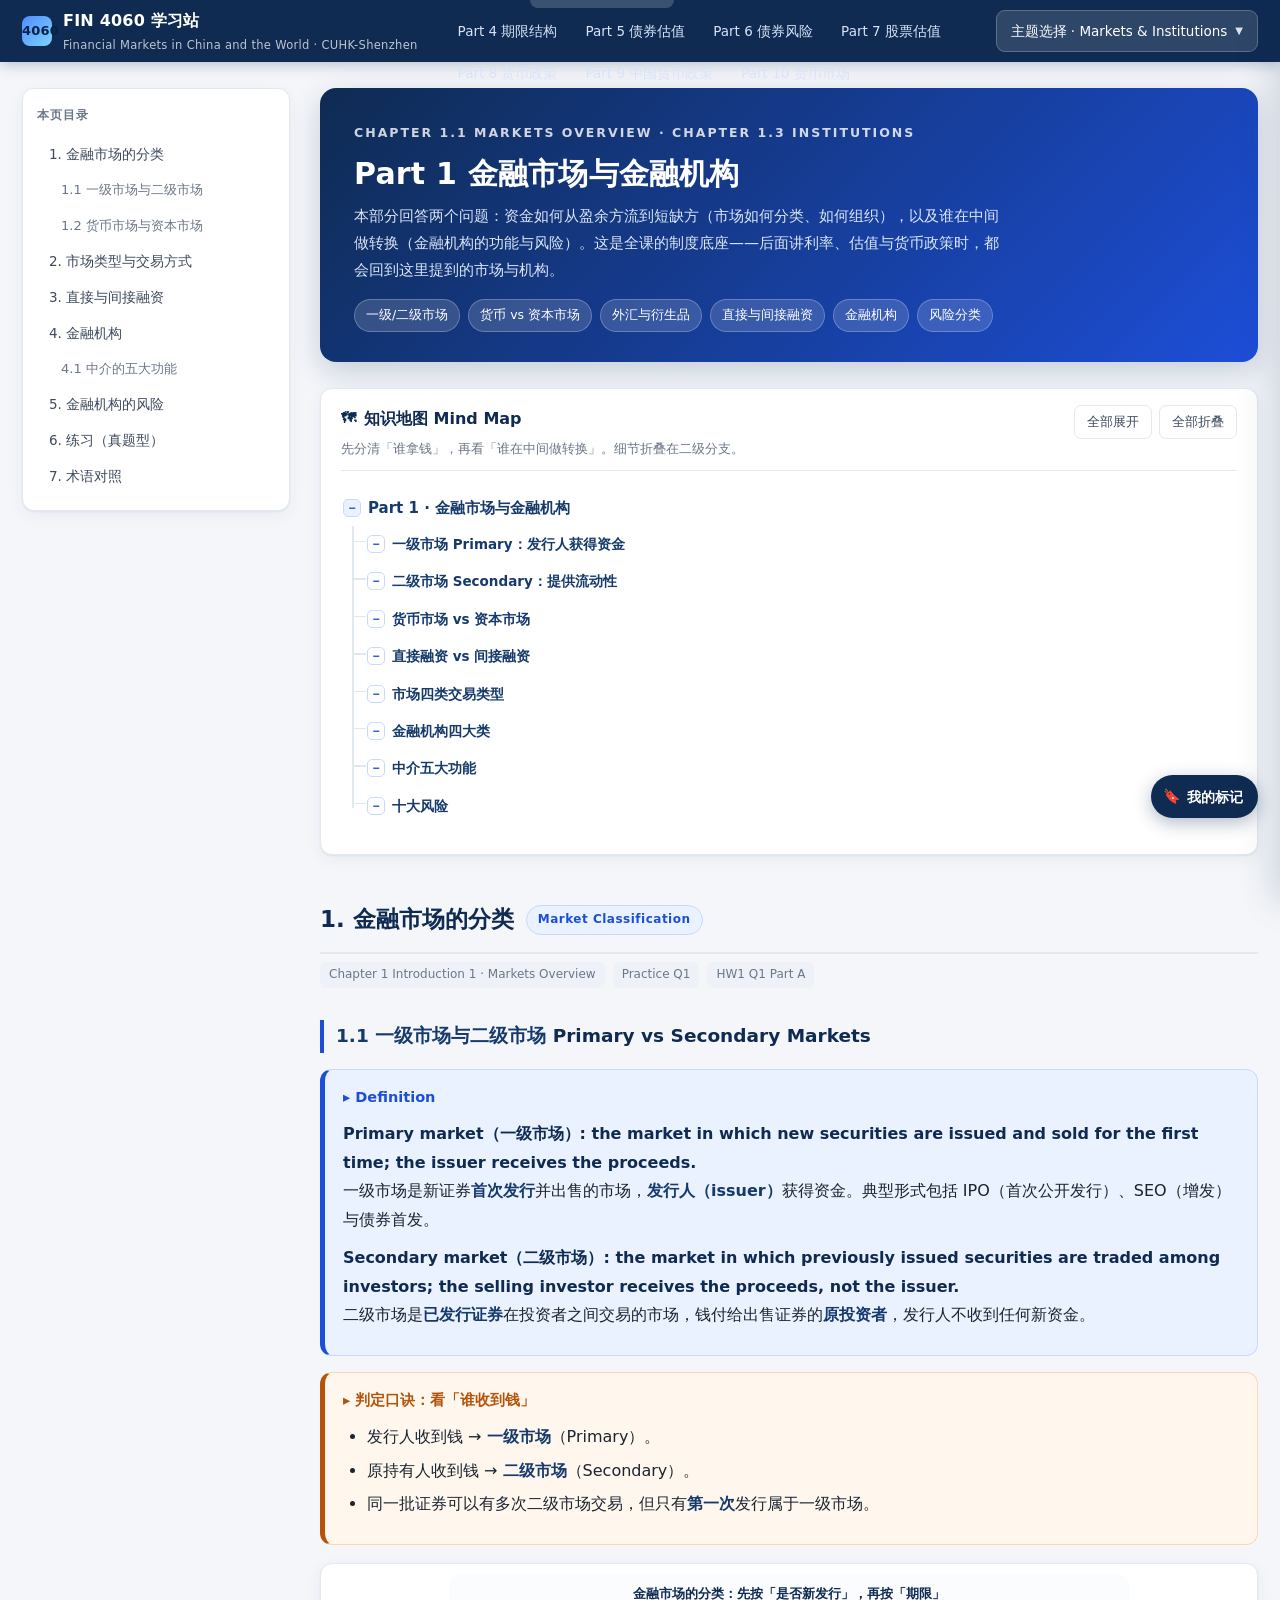
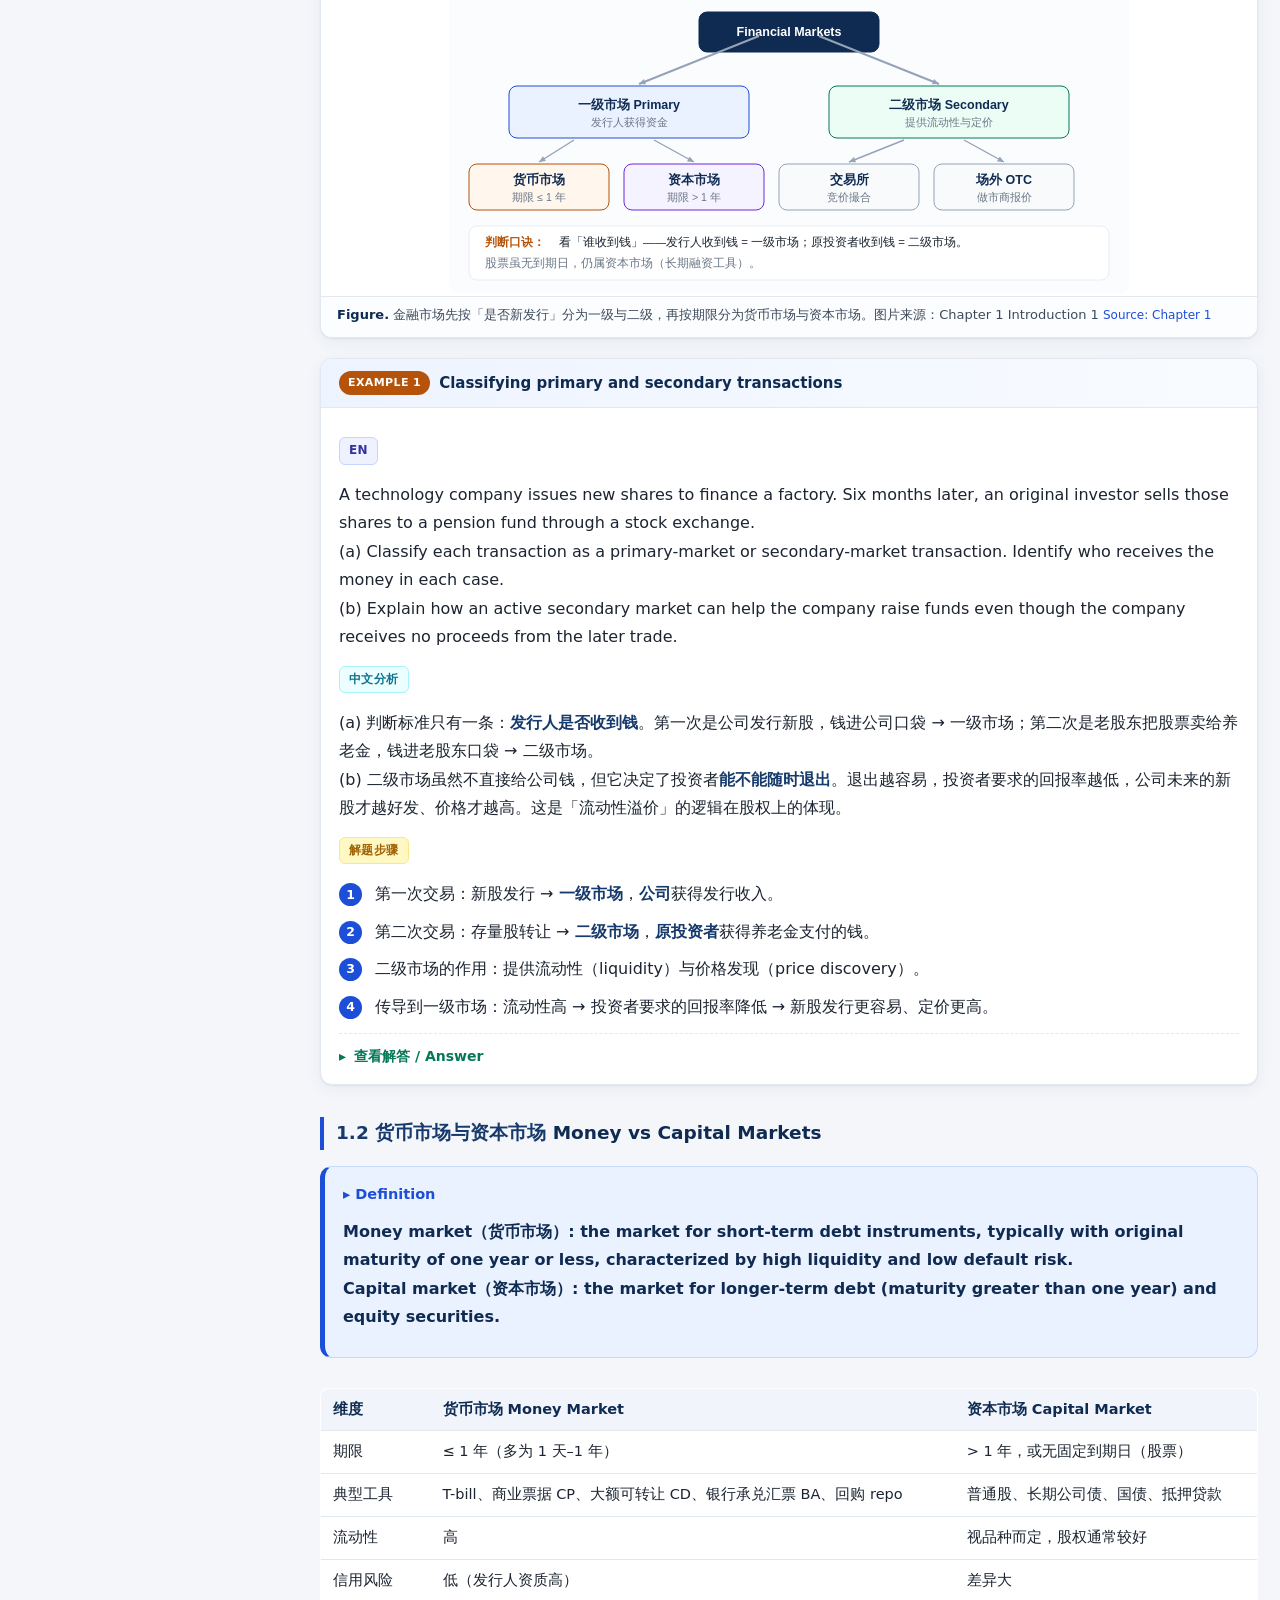
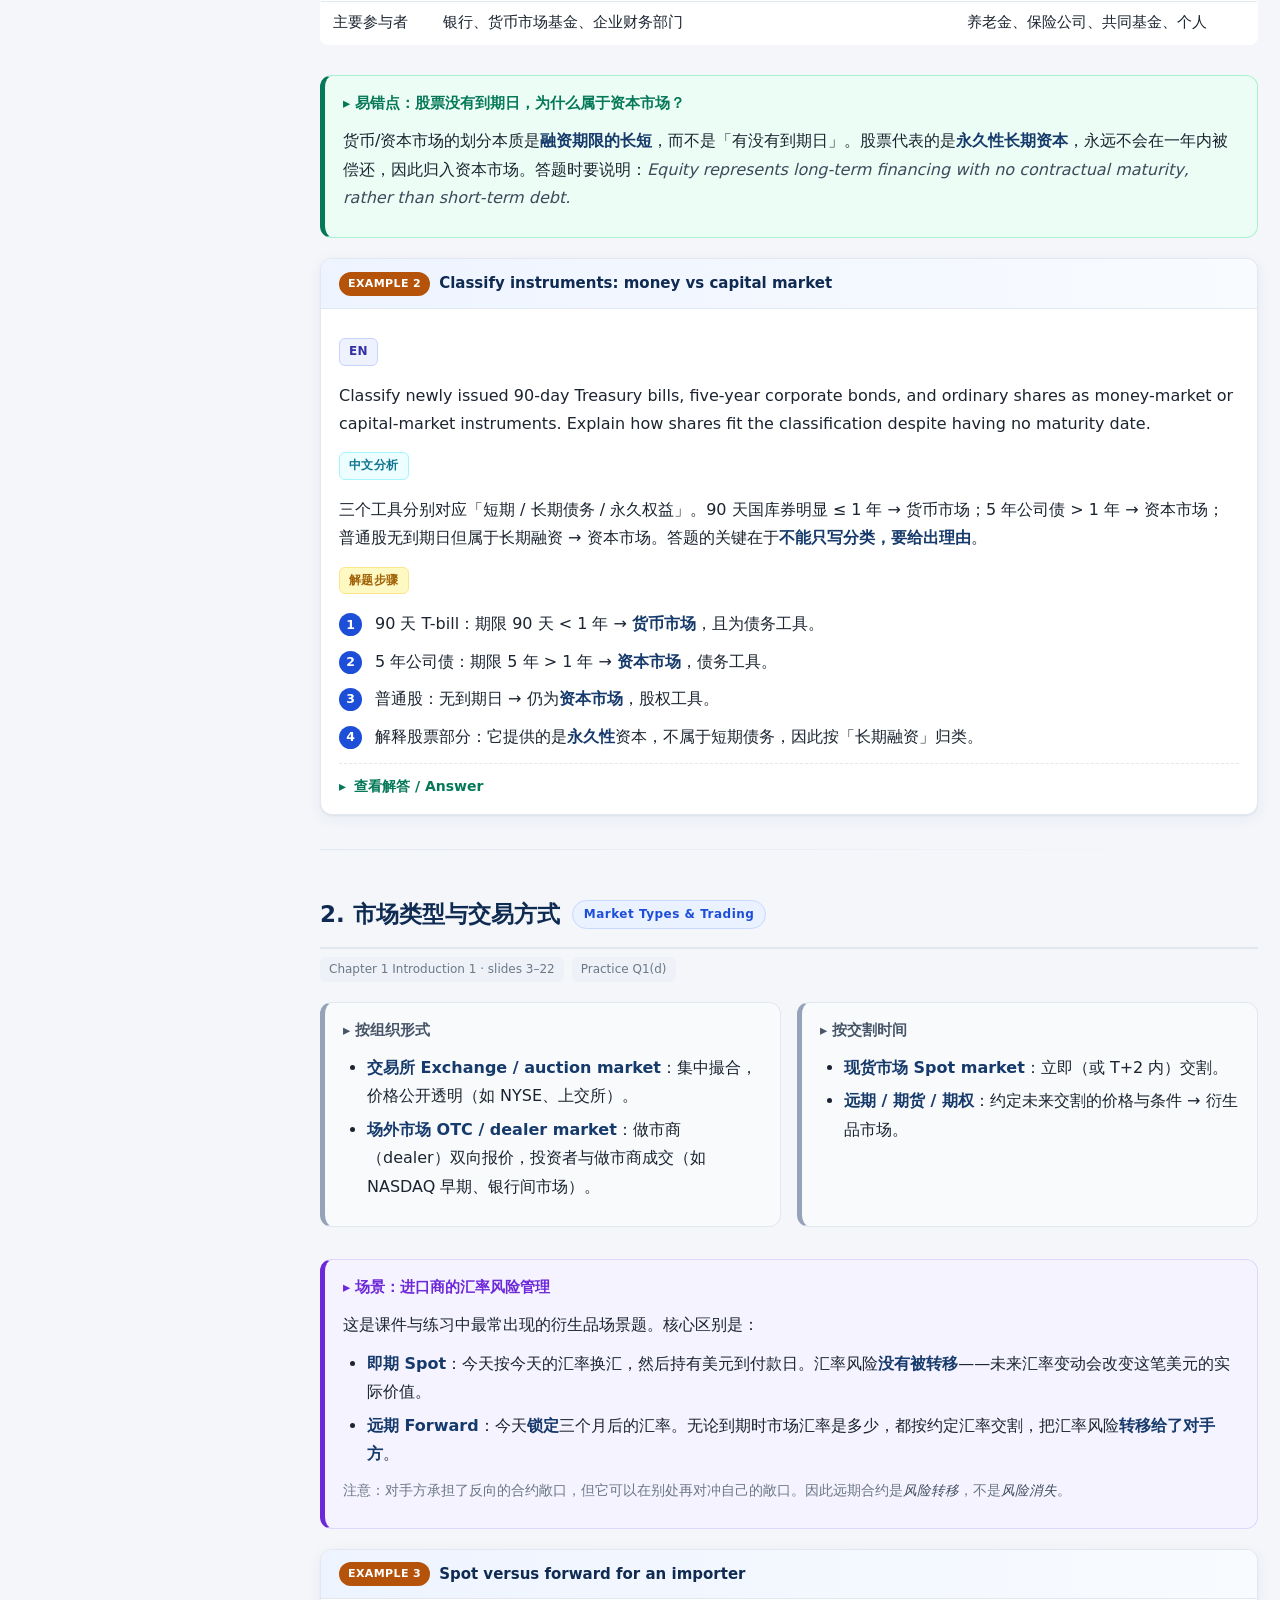
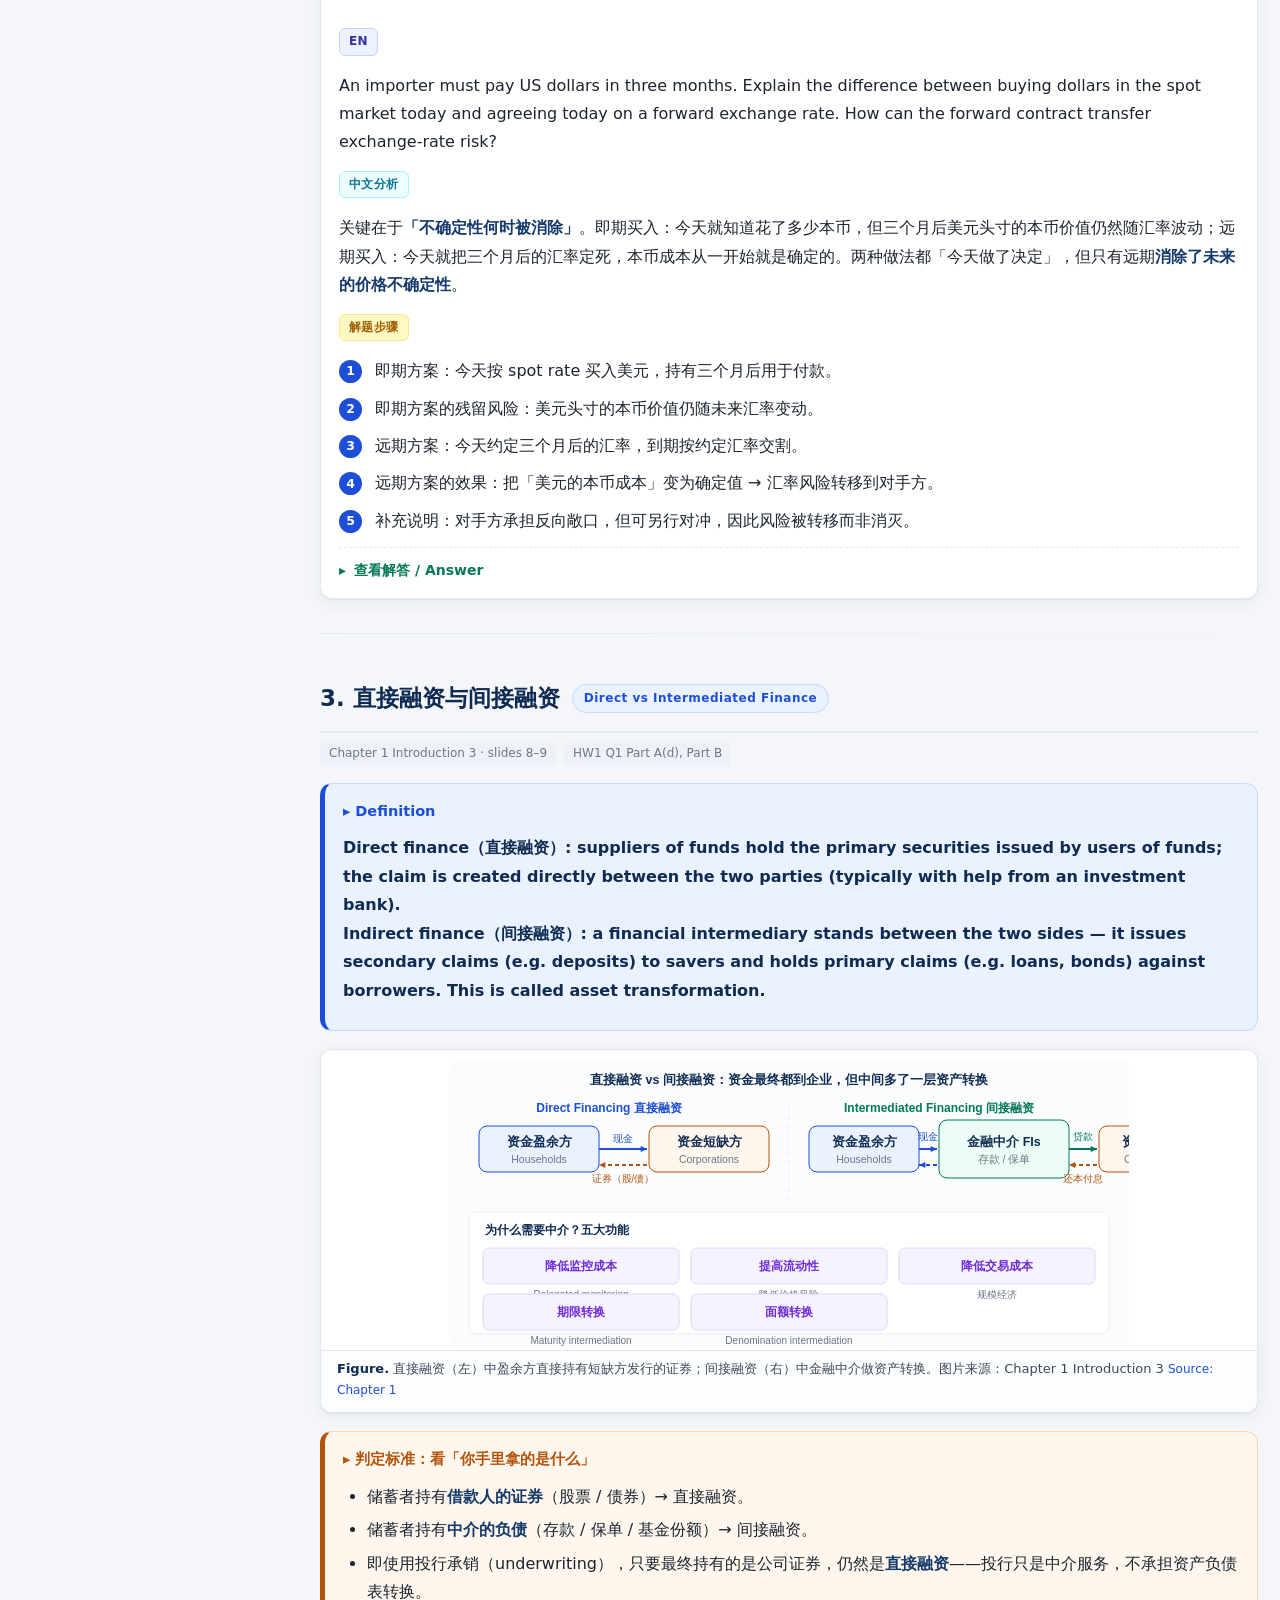
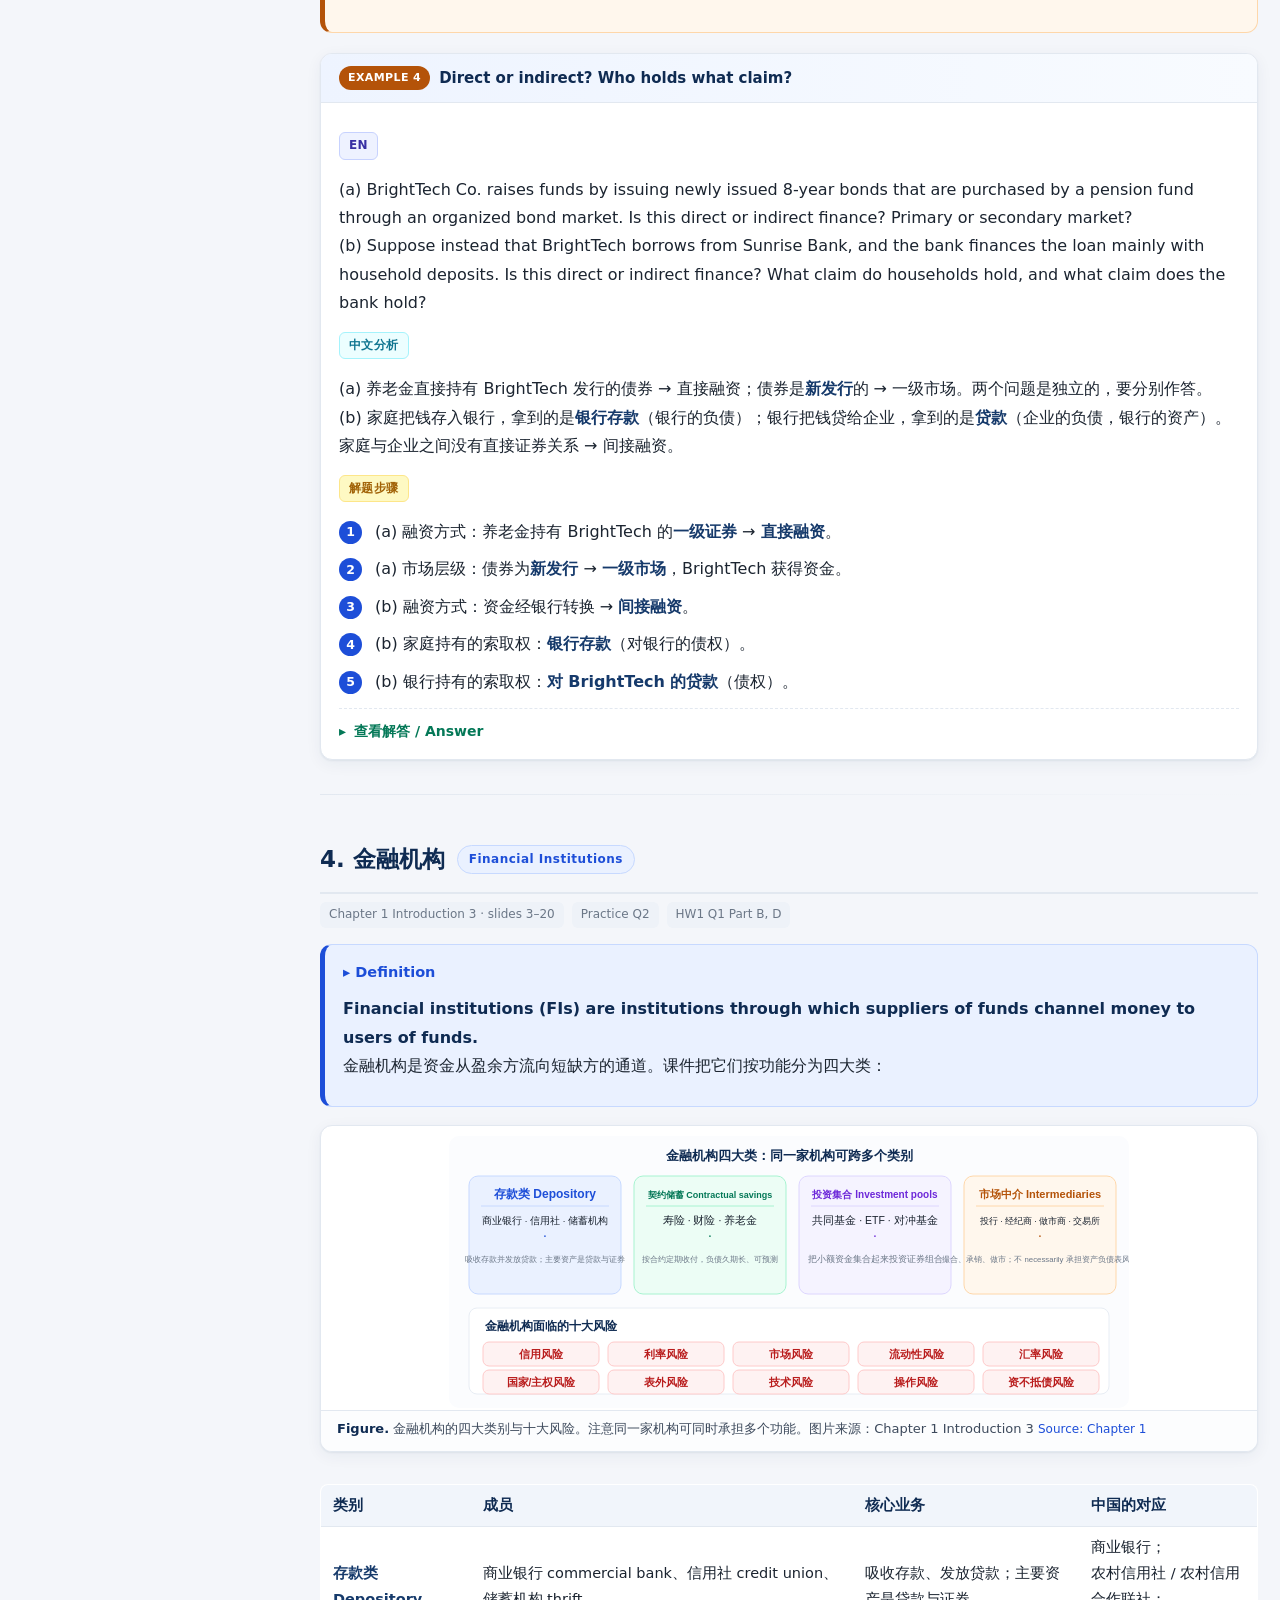
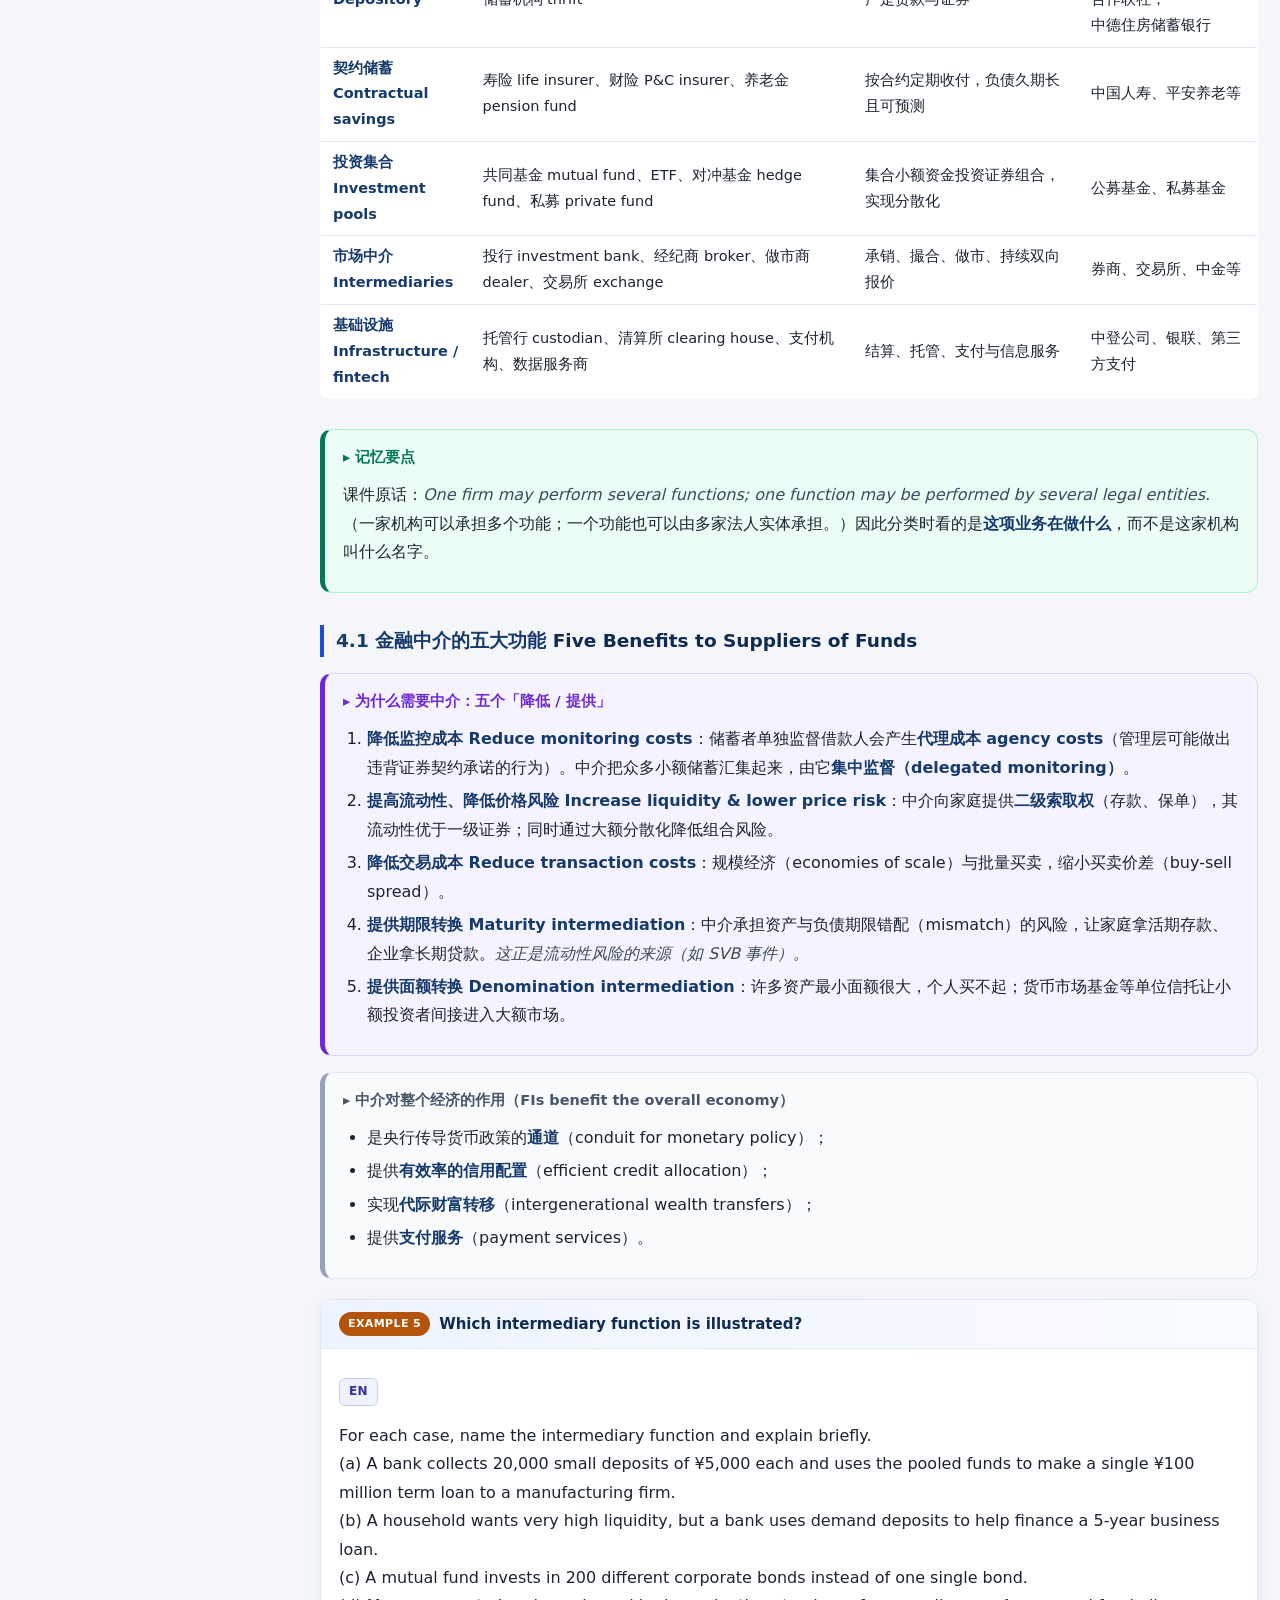
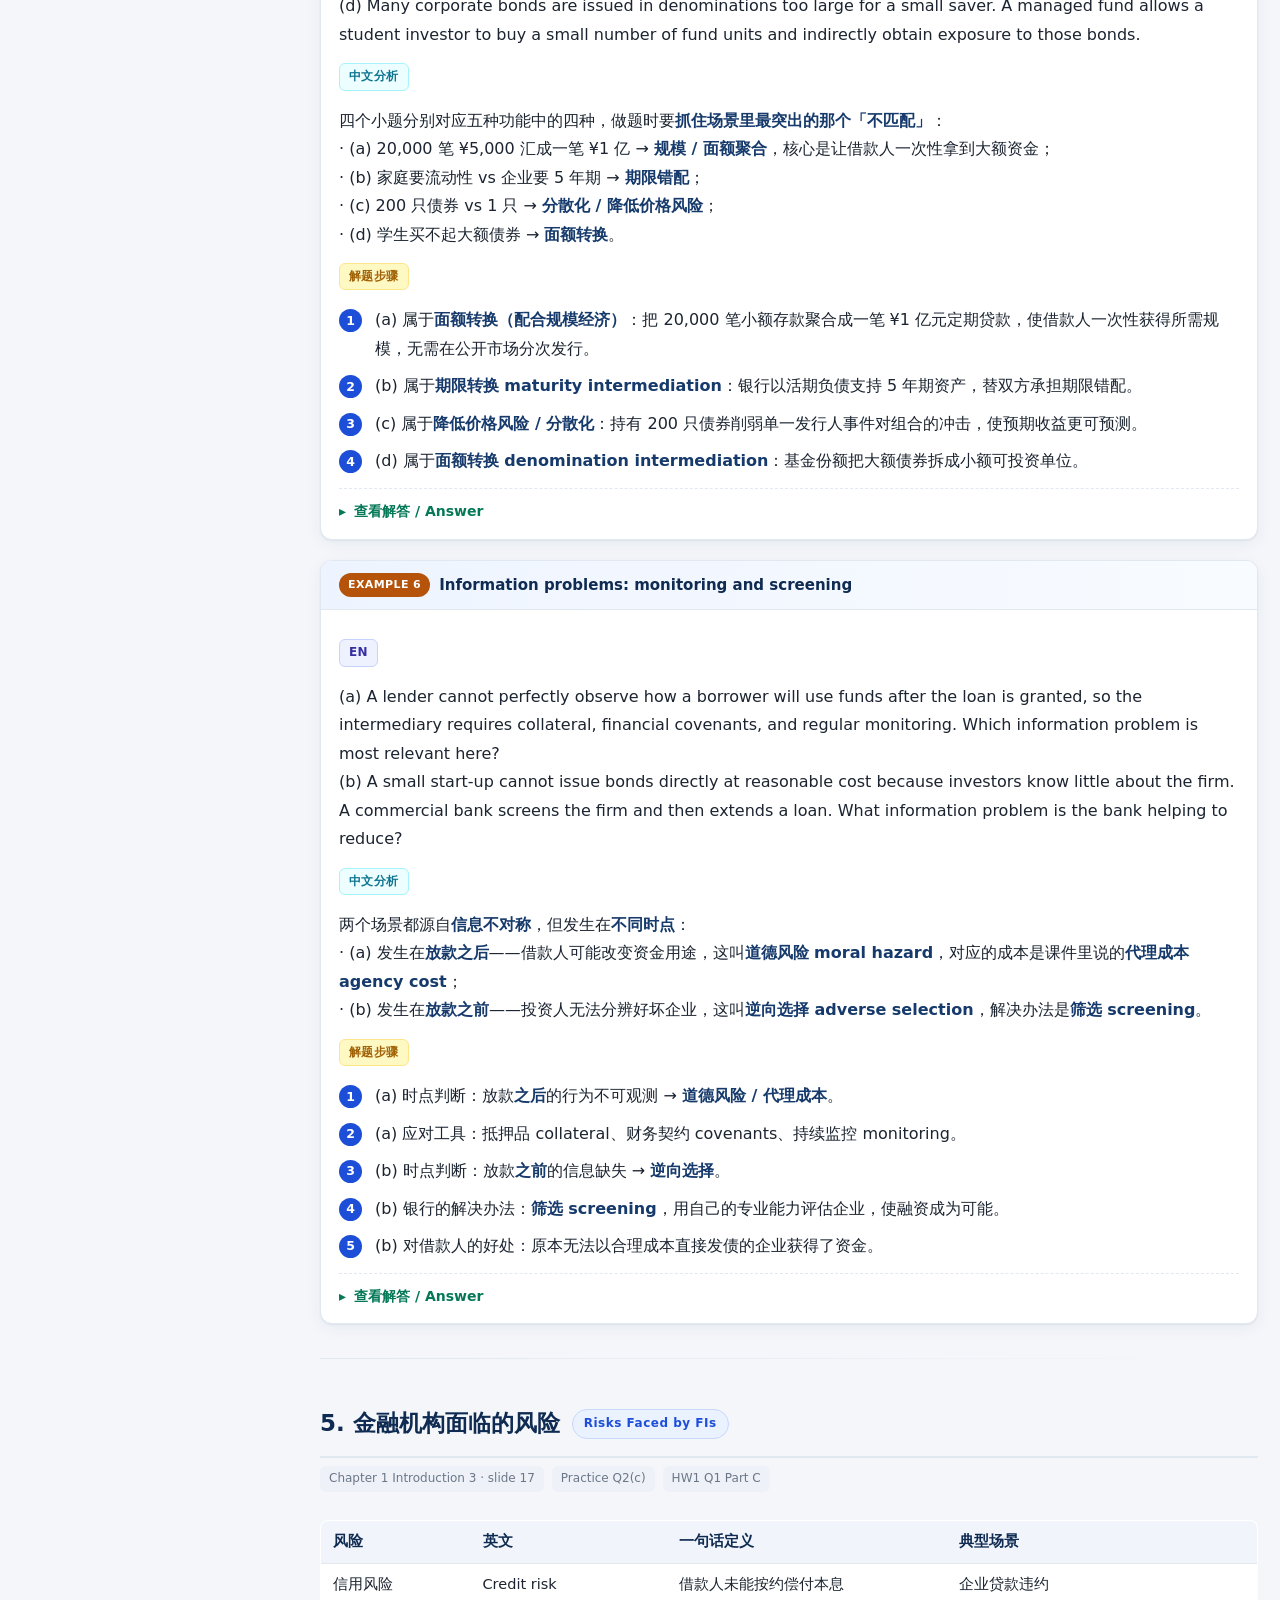
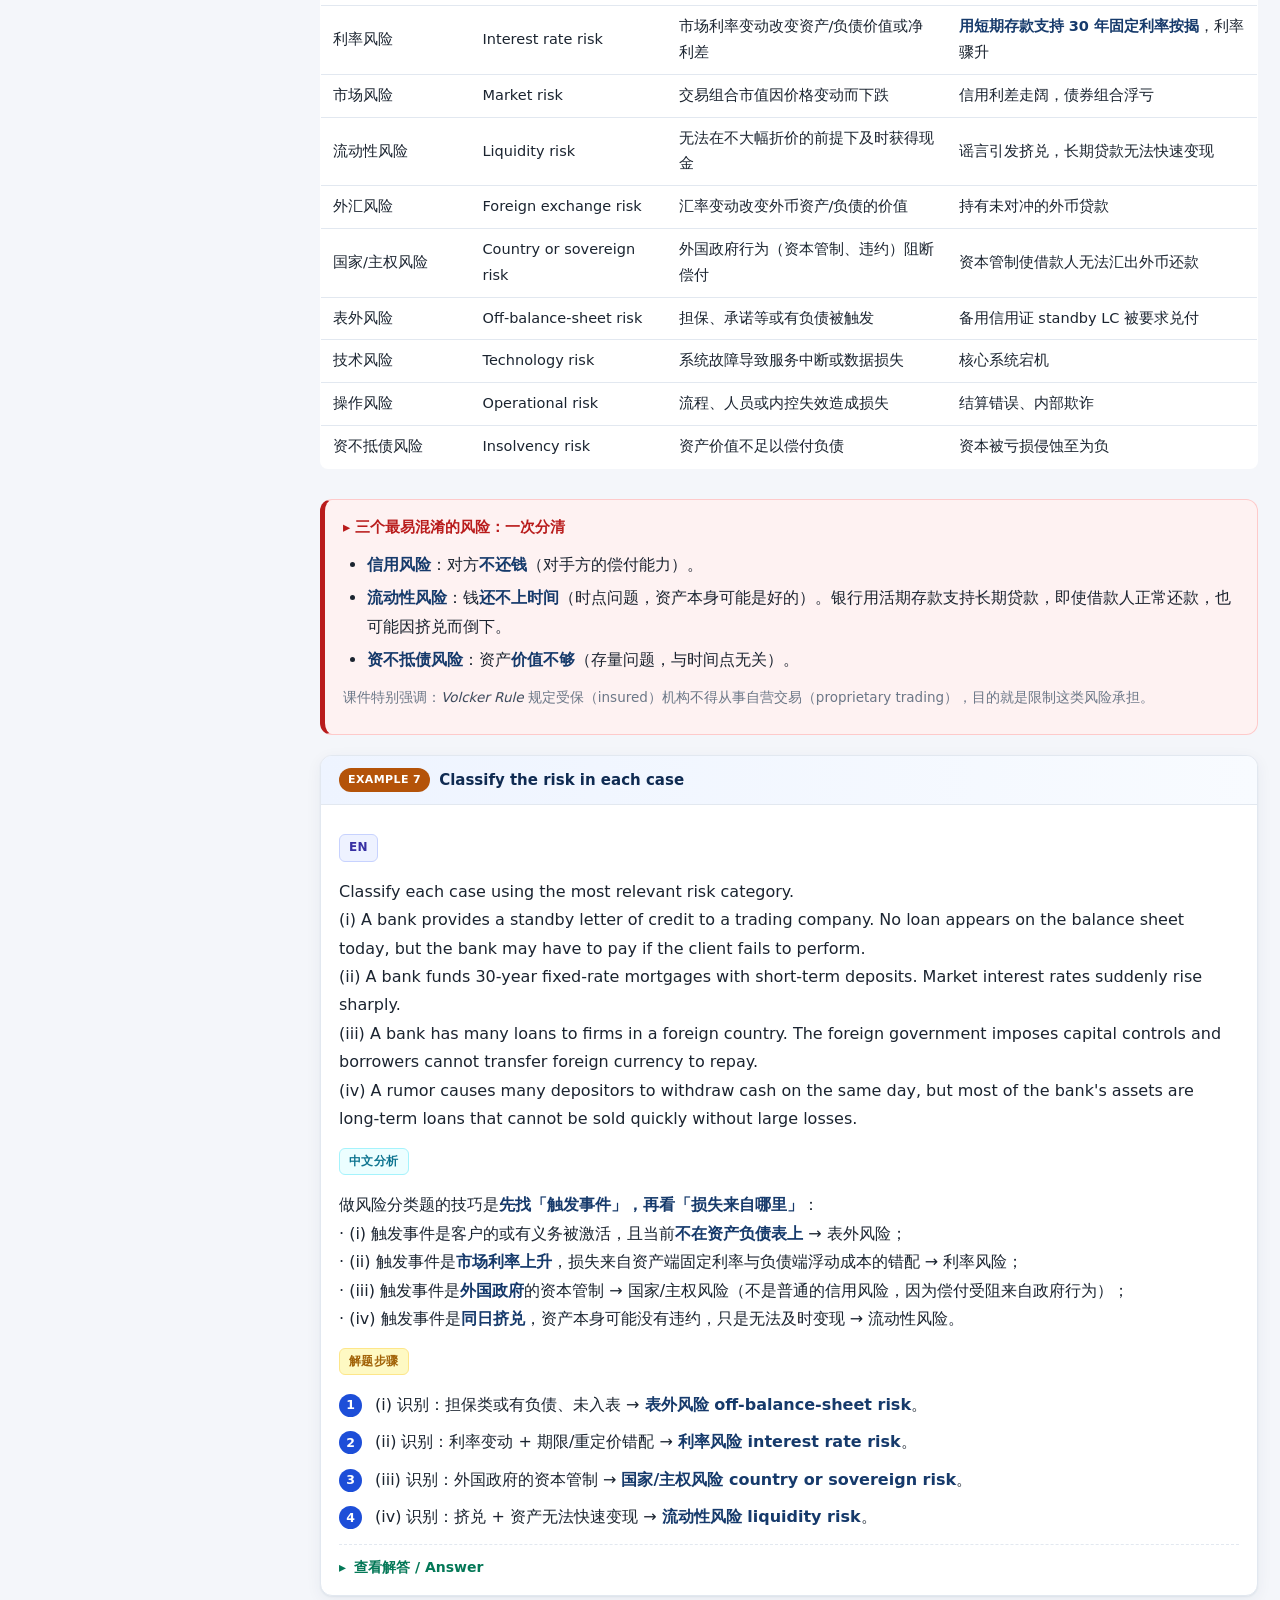
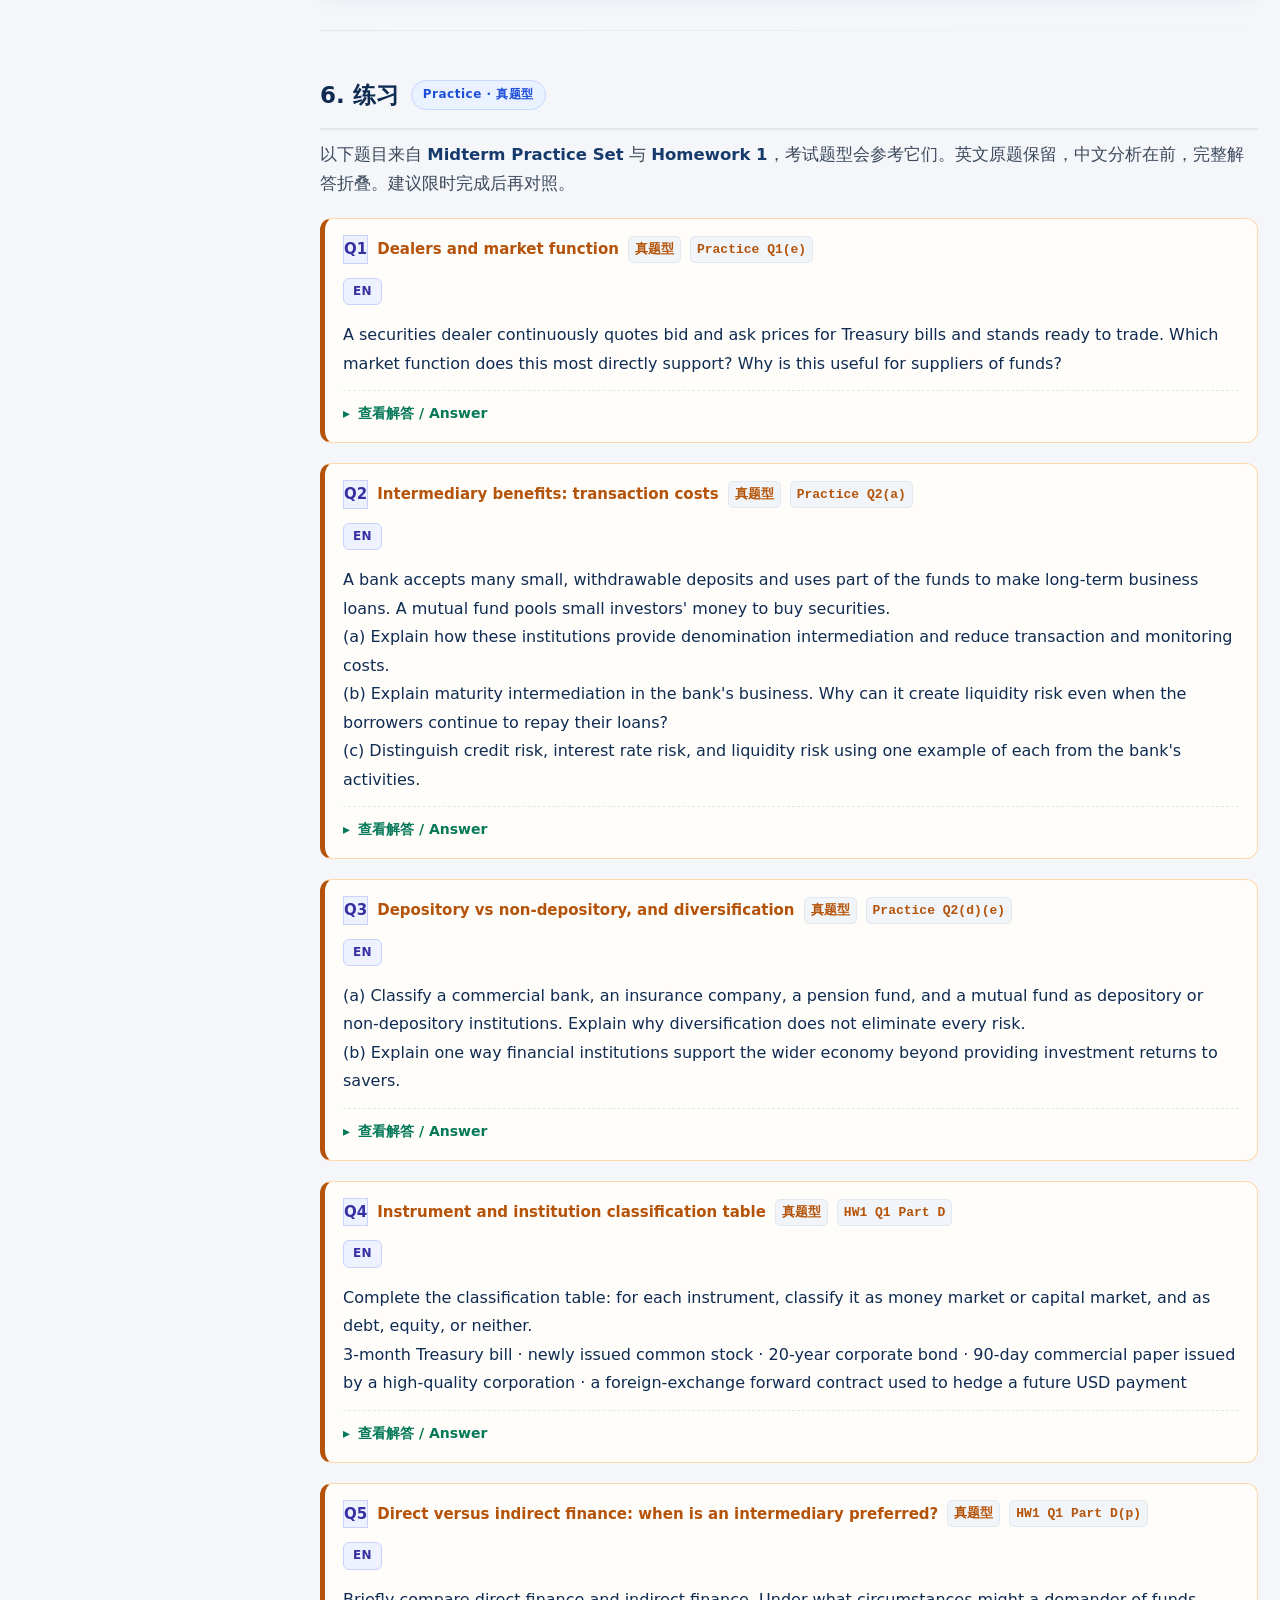
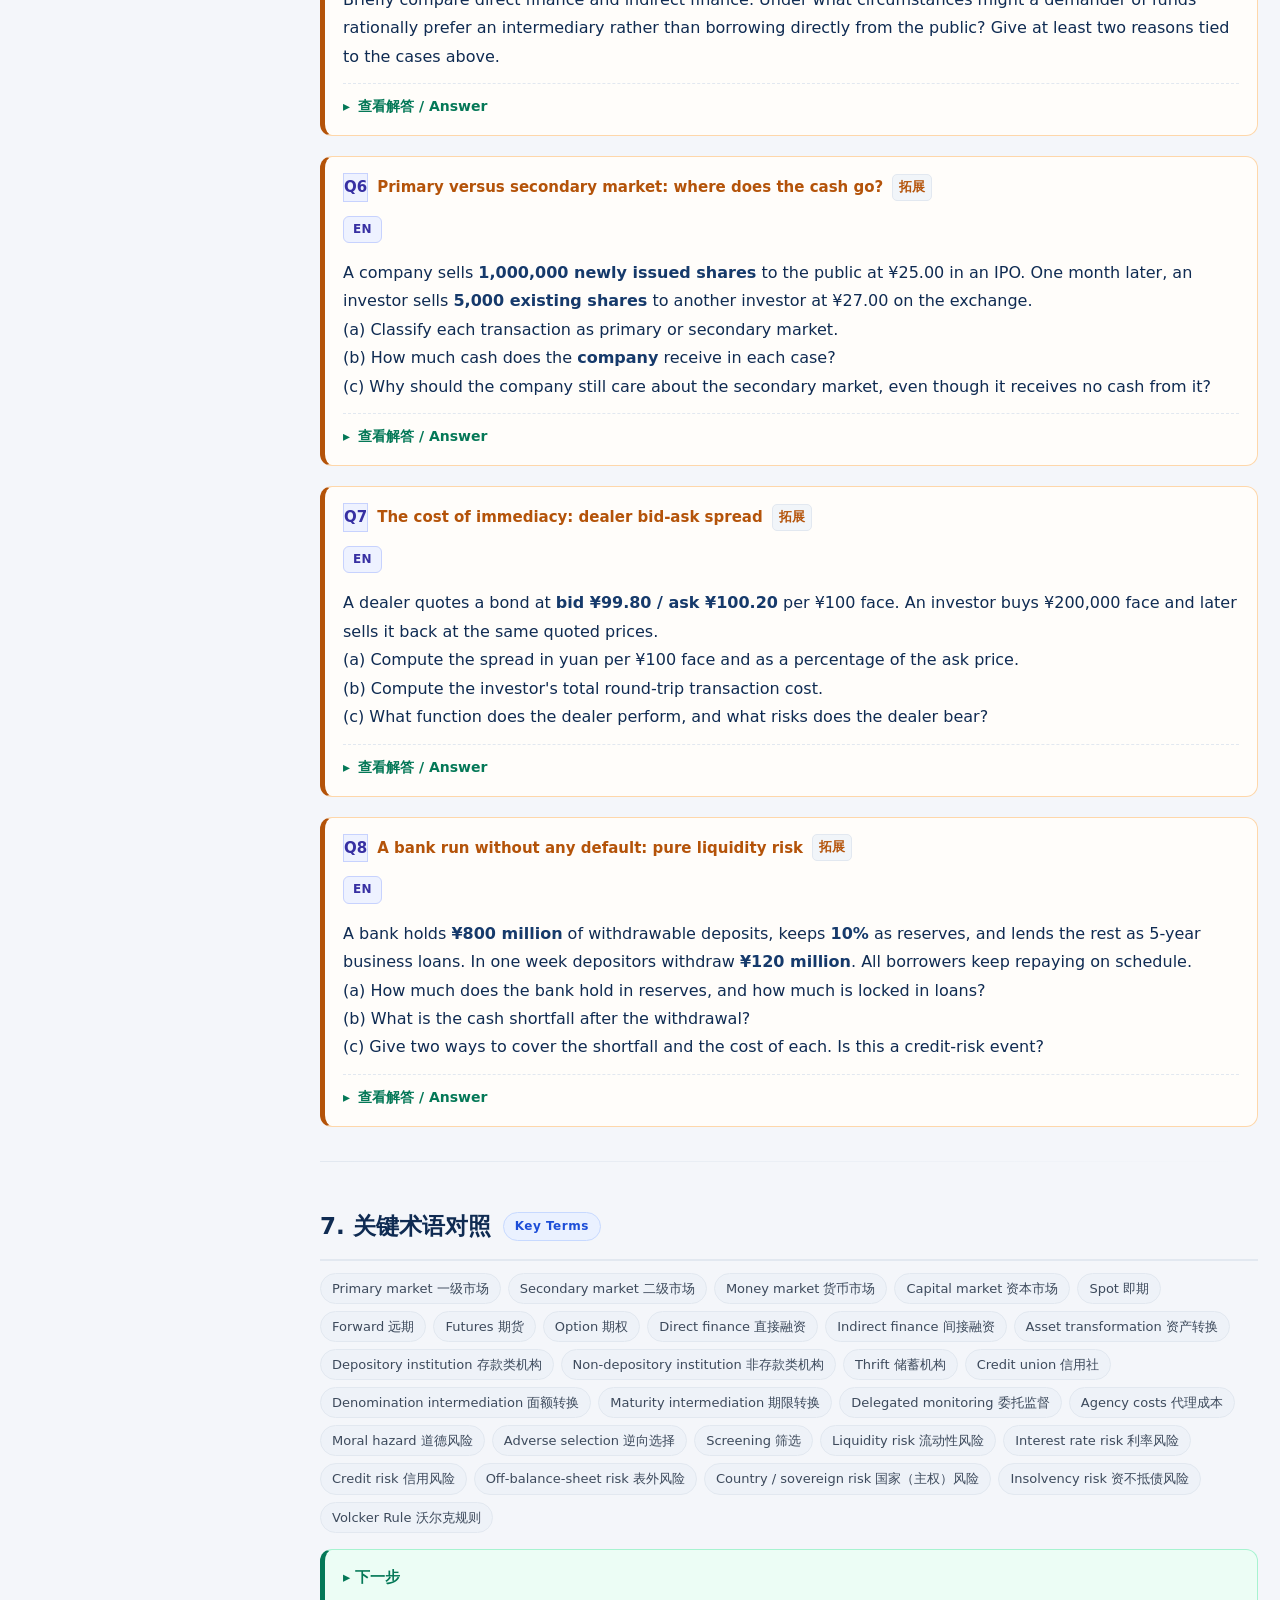
==== part1-markets-institutions.html @ 664b422a "FIN 4060 study website: 11 chapters, 40 examples, 69 exercises, 28 SVG figures" ====
<!DOCTYPE html>
<html lang="zh-CN">
<head>
<meta charset="UTF-8">
<meta name="viewport" content="width=device-width, initial-scale=1.0">
<title>Part 1 金融市场与金融机构 · FIN 4060 学习站</title>
<link rel="stylesheet" href="assets/style.css">
<script>
window.MathJax = {
  tex: { inlineMath: [['\\(','\\)']], displayMath: [['\\[','\\]']] },
  svg: { fontCache: 'global' },
  options: { skipHtmlTags: ['script','noscript','style','textarea','pre','code'] }
};
</script>
<script src="assets/tex-mml-svg.js" id="MathJax-script" async></script>
<script>
(function () {
  function loadCdn() {
    if (window.MathJax && window.MathJax.startup) return;
    var s = document.createElement('script');
    s.src = 'https://cdn.jsdelivr.net/npm/mathjax@3.2.2/es5/tex-mml-svg.js';
    s.async = true;
    document.head.appendChild(s);
  }
  window.addEventListener('load', function () { setTimeout(loadCdn, 400); });
})();
</script>
    <script src="assets/figures.js"></script>
    <script src="assets/mindmap.js"></script>
    <script src="assets/marks.js?v=20261023a"></script>
</head>
<body data-page="part1" data-root="">

<header id="site-topbar"></header>

<div class="layout">
  <aside class="toc" id="site-toc"></aside>
  <main>

    <div class="hero">
      <div class="kicker">Chapter 1.1 Markets Overview · Chapter 1.3 Institutions</div>
      <h1>Part 1 金融市场与金融机构</h1>
      <p>本部分回答两个问题：资金如何从盈余方流到短缺方（市场如何分类、如何组织），以及谁在中间做转换（金融机构的功能与风险）。这是全课的制度底座——后面讲利率、估值与货币政策时，都会回到这里提到的市场与机构。</p>
      <div class="tags">
        <span>一级/二级市场</span><span>货币 vs 资本市场</span><span>外汇与衍生品</span><span>直接与间接融资</span><span>金融机构</span><span>风险分类</span>
      </div>
    </div>

    <div id="mindmap-host"></div>

    <!-- ============ 1. 市场分类 ============ -->
    <section id="s1">
      <h2 class="sec" data-short="1. 金融市场的分类">1. 金融市场的分类 <span class="badge">Market Classification</span></h2>
      <div class="lec-meta"><span>Chapter 1 Introduction 1 · Markets Overview</span><span>Practice Q1</span><span>HW1 Q1 Part A</span></div>

      <h3 class="sub" data-short="1.1 一级市场与二级市场">1.1 一级市场与二级市场 <span class="eninline">Primary vs Secondary Markets</span></h3>

      <div class="box def">
        <div class="box-title">▸ Definition</div>
        <p><span class="en"><b>Primary market（一级市场）</b>: the market in which new securities are <b>issued</b> and sold for the first time; the <b>issuer</b> receives the proceeds.</span><br>
        一级市场是新证券<strong>首次发行</strong>并出售的市场，<strong>发行人（issuer）</strong>获得资金。典型形式包括 IPO（首次公开发行）、SEO（增发）与债券首发。</p>
        <p><span class="en"><b>Secondary market（二级市场）</b>: the market in which <b>previously issued</b> securities are traded among investors; the <b>selling investor</b> receives the proceeds, not the issuer.</span><br>
        二级市场是<strong>已发行证券</strong>在投资者之间交易的市场，钱付给出售证券的<strong>原投资者</strong>，发行人不收到任何新资金。</p>
      </div>

      <div class="box key">
        <div class="box-title">▸ 判定口诀：看「谁收到钱」</div>
        <ul>
          <li>发行人收到钱 → <strong>一级市场</strong>（Primary）。</li>
          <li>原持有人收到钱 → <strong>二级市场</strong>（Secondary）。</li>
          <li>同一批证券可以有多次二级市场交易，但只有<strong>第一次</strong>发行属于一级市场。</li>
        </ul>
      </div>

      <div data-fig="marketStructure" data-cap="金融市场先按「是否新发行」分为一级与二级，再按期限分为货币市场与资本市场。图片来源：Chapter 1 Introduction 1" data-src="Chapter 1"></div>

      <div class="example">
        <div class="ex-head"><span class="pill q">EXAMPLE 1</span> Classifying primary and secondary transactions</div>
        <div class="ex-body">
          <div class="q-block">
            <span class="lbl lbl-en">EN</span>
            <p class="en-q">A technology company issues new shares to finance a factory. Six months later, an original investor sells those shares to a pension fund through a stock exchange.
            <br>(a) Classify each transaction as a primary-market or secondary-market transaction. Identify who receives the money in each case.
            <br>(b) Explain how an active secondary market can help the company raise funds even though the company receives no proceeds from the later trade.</p>
          </div>

          <div class="q-block">
            <span class="lbl lbl-cn">中文分析</span>
            <p>(a) 判断标准只有一条：<strong>发行人是否收到钱</strong>。第一次是公司发行新股，钱进公司口袋 → 一级市场；第二次是老股东把股票卖给养老金，钱进老股东口袋 → 二级市场。
            <br>(b) 二级市场虽然不直接给公司钱，但它决定了投资者<strong>能不能随时退出</strong>。退出越容易，投资者要求的回报率越低，公司未来的新股才越好发、价格才越高。这是「流动性溢价」的逻辑在股权上的体现。</p>
          </div>

          <div class="q-block">
            <span class="lbl lbl-step">解题步骤</span>
            <ol class="steps">
              <li>第一次交易：新股发行 → <strong>一级市场</strong>，<strong>公司</strong>获得发行收入。</li>
              <li>第二次交易：存量股转让 → <strong>二级市场</strong>，<strong>原投资者</strong>获得养老金支付的钱。</li>
              <li>二级市场的作用：提供流动性（liquidity）与价格发现（price discovery）。</li>
              <li>传导到一级市场：流动性高 → 投资者要求的回报率降低 → 新股发行更容易、定价更高。</li>
            </ol>
          </div>

          <details class="answer">
            <summary>查看解答 / Answer</summary>
            <div class="ans-body">
              <div class="q-block">
                <span class="lbl lbl-ans">EN Answer</span>
                <p>(a) The new share issue is a <b>primary-market</b> transaction and the company receives the proceeds. The later sale is a <b>secondary-market</b> transaction and the <b>original investor</b> receives the pension fund's payment.
                <br>(b) A liquid secondary market lets investors sell their holdings easily, which makes new issues more attractive and <b>lowers the return investors require</b>, thereby supporting the company's future fundraising.</p>
              </div>
              <div class="q-block">
                <span class="lbl lbl-ans">中文答案</span>
                <p>(a) 新股发行 = <strong>一级市场</strong>（公司收钱）；六个月后的转让 = <strong>二级市场</strong>（原投资者收钱）。
                <br>(b) 活跃的二级市场让投资者能随时变现，降低了他们要求的回报率，从而使公司未来的融资更容易、成本更低。注意：公司从后一笔交易中<strong>拿不到任何钱</strong>，这一点常被写错。</p>
              </div>
            </div>
          </details>
        </div>
      </div>

      <h3 class="sub" data-short="1.2 货币市场与资本市场">1.2 货币市场与资本市场 <span class="eninline">Money vs Capital Markets</span></h3>

      <div class="box def">
        <div class="box-title">▸ Definition</div>
        <p><span class="en"><b>Money market（货币市场）</b>: the market for short-term debt instruments, typically with original maturity of <b>one year or less</b>, characterized by high liquidity and low default risk.</span><br>
        <span class="en"><b>Capital market（资本市场）</b>: the market for longer-term debt (maturity <b>greater than one year</b>) and <b>equity</b> securities.</span></p>
      </div>

      <div class="tablewrap">
      <table class="data">
        <thead><tr><th style="width:110px;">维度</th><th>货币市场 Money Market</th><th>资本市场 Capital Market</th></tr></thead>
        <tbody>
          <tr><td>期限</td><td>≤ 1 年（多为 1 天–1 年）</td><td>&gt; 1 年，或无固定到期日（股票）</td></tr>
          <tr><td>典型工具</td><td>T-bill、商业票据 CP、大额可转让 CD、银行承兑汇票 BA、回购 repo</td><td>普通股、长期公司债、国债、抵押贷款</td></tr>
          <tr><td>流动性</td><td>高</td><td>视品种而定，股权通常较好</td></tr>
          <tr><td>信用风险</td><td>低（发行人资质高）</td><td>差异大</td></tr>
          <tr><td>主要参与者</td><td>银行、货币市场基金、企业财务部门</td><td>养老金、保险公司、共同基金、个人</td></tr>
        </tbody>
      </table>
      </div>

      <div class="box tip">
        <div class="box-title">▸ 易错点：股票没有到期日，为什么属于资本市场？</div>
        <p>货币/资本市场的划分本质是<strong>融资期限的长短</strong>，而不是「有没有到期日」。股票代表的是<strong>永久性长期资本</strong>，永远不会在一年内被偿还，因此归入资本市场。答题时要说明：<em>Equity represents long-term financing with no contractual maturity, rather than short-term debt.</em></p>
      </div>

      <div class="example">
        <div class="ex-head"><span class="pill q">EXAMPLE 2</span> Classify instruments: money vs capital market</div>
        <div class="ex-body">
          <div class="q-block">
            <span class="lbl lbl-en">EN</span>
            <p class="en-q">Classify newly issued 90-day Treasury bills, five-year corporate bonds, and ordinary shares as money-market or capital-market instruments. Explain how shares fit the classification despite having no maturity date.</p>
          </div>

          <div class="q-block">
            <span class="lbl lbl-cn">中文分析</span>
            <p>三个工具分别对应「短期 / 长期债务 / 永久权益」。90 天国库券明显 ≤ 1 年 → 货币市场；5 年公司债 &gt; 1 年 → 资本市场；普通股无到期日但属于长期融资 → 资本市场。答题的关键在于<strong>不能只写分类，要给出理由</strong>。</p>
          </div>

          <div class="q-block">
            <span class="lbl lbl-step">解题步骤</span>
            <ol class="steps">
              <li>90 天 T-bill：期限 90 天 &lt; 1 年 → <strong>货币市场</strong>，且为债务工具。</li>
              <li>5 年公司债：期限 5 年 &gt; 1 年 → <strong>资本市场</strong>，债务工具。</li>
              <li>普通股：无到期日 → 仍为<strong>资本市场</strong>，股权工具。</li>
              <li>解释股票部分：它提供的是<strong>永久性</strong>资本，不属于短期债务，因此按「长期融资」归类。</li>
            </ol>
          </div>

          <details class="answer">
            <summary>查看解答 / Answer</summary>
            <div class="ans-body">
              <div class="q-block">
                <span class="lbl lbl-ans">EN Answer</span>
                <p>The 90-day Treasury bills are <b>money-market</b> instruments. Five-year corporate bonds and ordinary shares are <b>capital-market</b> instruments. Equity represents <b>long-term financing with no contractual maturity</b>, rather than short-term debt, so it belongs to the capital market even though it has no maturity date.</p>
              </div>
              <div class="q-block">
                <span class="lbl lbl-ans">中文答案</span>
                <p>90 天国库券 → <strong>货币市场</strong>；5 年公司债与普通股 → <strong>资本市场</strong>。普通股虽无到期日，但它提供的是永久性长期资本，而非短期债务性质的融资，因此归入资本市场。</p>
              </div>
            </div>
          </details>
        </div>
      </div>
    </section>

    <hr class="divider">

    <!-- ============ 2. 市场类型 ============ -->
    <section id="s2">
      <h2 class="sec" data-short="2. 市场类型与交易方式">2. 市场类型与交易方式 <span class="badge">Market Types &amp; Trading</span></h2>
      <div class="lec-meta"><span>Chapter 1 Introduction 1 · slides 3–22</span><span>Practice Q1(d)</span></div>

      <div class="grid2">
        <div class="box note">
          <div class="box-title">▸ 按组织形式</div>
          <ul>
            <li><strong>交易所 Exchange / auction market</strong>：集中撮合，价格公开透明（如 NYSE、上交所）。</li>
            <li><strong>场外市场 OTC / dealer market</strong>：做市商（dealer）双向报价，投资者与做市商成交（如 NASDAQ 早期、银行间市场）。</li>
          </ul>
        </div>
        <div class="box note">
          <div class="box-title">▸ 按交割时间</div>
          <ul>
            <li><strong>现货市场 Spot market</strong>：立即（或 T+2 内）交割。</li>
            <li><strong>远期 / 期货 / 期权</strong>：约定未来交割的价格与条件 → 衍生品市场。</li>
          </ul>
        </div>
      </div>

      <div class="box theory">
        <div class="box-title">▸ 场景：进口商的汇率风险管理</div>
        <p>这是课件与练习中最常出现的衍生品场景题。核心区别是：</p>
        <ul>
          <li><strong>即期 Spot</strong>：今天按今天的汇率换汇，然后持有美元到付款日。汇率风险<strong>没有被转移</strong>——未来汇率变动会改变这笔美元的实际价值。</li>
          <li><strong>远期 Forward</strong>：今天<strong>锁定</strong>三个月后的汇率。无论到期时市场汇率是多少，都按约定汇率交割，把汇率风险<strong>转移给了对手方</strong>。</li>
        </ul>
        <p class="muted">注意：对手方承担了反向的合约敞口，但它可以在别处再对冲自己的敞口。因此远期合约是<em>风险转移</em>，不是<em>风险消失</em>。</p>
      </div>

      <div class="example">
        <div class="ex-head"><span class="pill q">EXAMPLE 3</span> Spot versus forward for an importer</div>
        <div class="ex-body">
          <div class="q-block">
            <span class="lbl lbl-en">EN</span>
            <p class="en-q">An importer must pay US dollars in three months. Explain the difference between buying dollars in the spot market today and agreeing today on a forward exchange rate. How can the forward contract transfer exchange-rate risk?</p>
          </div>

          <div class="q-block">
            <span class="lbl lbl-cn">中文分析</span>
            <p>关键在于<strong>「不确定性何时被消除」</strong>。即期买入：今天就知道花了多少本币，但三个月后美元头寸的本币价值仍然随汇率波动；远期买入：今天就把三个月后的汇率定死，本币成本从一开始就是确定的。两种做法都「今天做了决定」，但只有远期<strong>消除了未来的价格不确定性</strong>。</p>
          </div>

          <div class="q-block">
            <span class="lbl lbl-step">解题步骤</span>
            <ol class="steps">
              <li>即期方案：今天按 spot rate 买入美元，持有三个月后用于付款。</li>
              <li>即期方案的残留风险：美元头寸的本币价值仍随未来汇率变动。</li>
              <li>远期方案：今天约定三个月后的汇率，到期按约定汇率交割。</li>
              <li>远期方案的效果：把「美元的本币成本」变为确定值 → 汇率风险转移到对手方。</li>
              <li>补充说明：对手方承担反向敞口，但可另行对冲，因此风险被转移而非消灭。</li>
            </ol>
          </div>

          <details class="answer">
            <summary>查看解答 / Answer</summary>
            <div class="ans-body">
              <div class="q-block">
                <span class="lbl lbl-ans">EN Answer</span>
                <p>A <b>spot purchase</b> exchanges currencies now at today's spot rate; the importer then holds the dollars until payment. A <b>forward</b> fixes today the exchange rate for a transaction in three months. Matching the dollar obligation with a forward purchase <b>reduces uncertainty about its domestic-currency cost</b>. The counterparty takes the opposite contractual exposure, although it may hedge that exposure elsewhere.</p>
              </div>
              <div class="q-block">
                <span class="lbl lbl-ans">中文答案</span>
                <p>即期买入是「今天按今天的汇率换汇并持有美元」；远期是「今天约定三个月后的汇率」。远期把美元支出的本币成本固定下来，从而<strong>降低不确定性</strong>。对手方承接了反向敞口，但它可以在别处对冲——所以风险是<strong>转移</strong>而非消失。</p>
              </div>
            </div>
          </details>
        </div>
      </div>
    </section>

    <hr class="divider">

    <!-- ============ 3. 直接融资与间接融资 ============ -->
    <section id="s3">
      <h2 class="sec" data-short="3. 直接与间接融资">3. 直接融资与间接融资 <span class="badge">Direct vs Intermediated Finance</span></h2>
      <div class="lec-meta"><span>Chapter 1 Introduction 3 · slides 8–9</span><span>HW1 Q1 Part A(d), Part B</span></div>

      <div class="box def">
        <div class="box-title">▸ Definition</div>
        <p><span class="en"><b>Direct finance（直接融资）</b>: suppliers of funds hold the <b>primary securities</b> issued by users of funds; the claim is created directly between the two parties (typically with help from an investment bank).</span><br>
        <span class="en"><b>Indirect finance（间接融资）</b>: a financial intermediary stands between the two sides — it issues <b>secondary claims</b> (e.g. deposits) to savers and holds <b>primary claims</b> (e.g. loans, bonds) against borrowers. This is called <b>asset transformation</b>.</span></p>
      </div>

      <div data-fig="flowOfFunds" data-cap="直接融资（左）中盈余方直接持有短缺方发行的证券；间接融资（右）中金融中介做资产转换。图片来源：Chapter 1 Introduction 3" data-src="Chapter 1"></div>

      <div class="box key">
        <div class="box-title">▸ 判定标准：看「你手里拿的是什么」</div>
        <ul>
          <li>储蓄者持有<strong>借款人的证券</strong>（股票 / 债券）→ 直接融资。</li>
          <li>储蓄者持有<strong>中介的负债</strong>（存款 / 保单 / 基金份额）→ 间接融资。</li>
          <li>即使用投行承销（underwriting），只要最终持有的是公司证券，仍然是<strong>直接融资</strong>——投行只是中介服务，不承担资产负债表转换。</li>
        </ul>
      </div>

      <div class="example">
        <div class="ex-head"><span class="pill q">EXAMPLE 4</span> Direct or indirect? Who holds what claim?</div>
        <div class="ex-body">
          <div class="q-block">
            <span class="lbl lbl-en">EN</span>
            <p class="en-q">(a) BrightTech Co. raises funds by issuing newly issued 8-year bonds that are purchased by a pension fund through an organized bond market. Is this direct or indirect finance? Primary or secondary market?
            <br>(b) Suppose instead that BrightTech borrows from Sunrise Bank, and the bank finances the loan mainly with household deposits. Is this direct or indirect finance? What claim do households hold, and what claim does the bank hold?</p>
          </div>

          <div class="q-block">
            <span class="lbl lbl-cn">中文分析</span>
            <p>(a) 养老金直接持有 BrightTech 发行的债券 → 直接融资；债券是<strong>新发行</strong>的 → 一级市场。两个问题是独立的，要分别作答。
            <br>(b) 家庭把钱存入银行，拿到的是<strong>银行存款</strong>（银行的负债）；银行把钱贷给企业，拿到的是<strong>贷款</strong>（企业的负债，银行的资产）。家庭与企业之间没有直接证券关系 → 间接融资。</p>
          </div>

          <div class="q-block">
            <span class="lbl lbl-step">解题步骤</span>
            <ol class="steps">
              <li>(a) 融资方式：养老金持有 BrightTech 的<strong>一级证券</strong> → <strong>直接融资</strong>。</li>
              <li>(a) 市场层级：债券为<strong>新发行</strong> → <strong>一级市场</strong>，BrightTech 获得资金。</li>
              <li>(b) 融资方式：资金经银行转换 → <strong>间接融资</strong>。</li>
              <li>(b) 家庭持有的索取权：<strong>银行存款</strong>（对银行的债权）。</li>
              <li>(b) 银行持有的索取权：<strong>对 BrightTech 的贷款</strong>（债权）。</li>
            </ol>
          </div>

          <details class="answer">
            <summary>查看解答 / Answer</summary>
            <div class="ans-body">
              <div class="q-block">
                <span class="lbl lbl-ans">EN Answer</span>
                <p>(a) <b>Direct finance</b> and a <b>primary-market</b> transaction: the pension fund buys newly issued bonds directly from the issuer through the market.
                <br>(b) <b>Indirect finance</b>: households hold <b>bank deposits</b> (claims on the bank), while the bank holds a <b>loan claim on BrightTech</b>.</p>
              </div>
              <div class="q-block">
                <span class="lbl lbl-ans">中文答案</span>
                <p>(a) <strong>直接融资 + 一级市场</strong>：养老金直接买入新发行的债券，公司获得资金。
                <br>(b) <strong>间接融资</strong>：家庭持有<strong>银行存款</strong>（对银行的债权），银行持有<strong>对 BrightTech 的贷款</strong>。这就是典型的资产转换（asset transformation）。</p>
              </div>
            </div>
          </details>
        </div>
      </div>
    </section>

    <hr class="divider">

    <!-- ============ 4. 金融机构 ============ -->
    <section id="s4">
      <h2 class="sec" data-short="4. 金融机构">4. 金融机构 <span class="badge">Financial Institutions</span></h2>
      <div class="lec-meta"><span>Chapter 1 Introduction 3 · slides 3–20</span><span>Practice Q2</span><span>HW1 Q1 Part B, D</span></div>

      <div class="box def">
        <div class="box-title">▸ Definition</div>
        <p><span class="en"><b>Financial institutions (FIs)</b> are institutions through which suppliers of funds channel money to users of funds.</span><br>
        金融机构是资金从盈余方流向短缺方的通道。课件把它们按功能分为四大类：</p>
      </div>

      <div data-fig="fiCategories" data-cap="金融机构的四大类别与十大风险。注意同一家机构可同时承担多个功能。图片来源：Chapter 1 Introduction 3" data-src="Chapter 1"></div>

      <div class="tablewrap">
      <table class="data">
        <thead><tr><th style="width:150px;">类别</th><th>成员</th><th>核心业务</th><th>中国的对应</th></tr></thead>
        <tbody>
          <tr><td><strong>存款类<br>Depository</strong></td><td>商业银行 commercial bank、信用社 credit union、储蓄机构 thrift</td><td>吸收存款、发放贷款；主要资产是贷款与证券</td><td>商业银行；<br>农村信用社 / 农村信用合作联社；<br>中德住房储蓄银行</td></tr>
          <tr><td><strong>契约储蓄<br>Contractual savings</strong></td><td>寿险 life insurer、财险 P&amp;C insurer、养老金 pension fund</td><td>按合约定期收付，负债久期长且可预测</td><td>中国人寿、平安养老等</td></tr>
          <tr><td><strong>投资集合<br>Investment pools</strong></td><td>共同基金 mutual fund、ETF、对冲基金 hedge fund、私募 private fund</td><td>集合小额资金投资证券组合，实现分散化</td><td>公募基金、私募基金</td></tr>
          <tr><td><strong>市场中介<br>Intermediaries</strong></td><td>投行 investment bank、经纪商 broker、做市商 dealer、交易所 exchange</td><td>承销、撮合、做市、持续双向报价</td><td>券商、交易所、中金等</td></tr>
          <tr><td><strong>基础设施<br>Infrastructure / fintech</strong></td><td>托管行 custodian、清算所 clearing house、支付机构、数据服务商</td><td>结算、托管、支付与信息服务</td><td>中登公司、银联、第三方支付</td></tr>
        </tbody>
      </table>
      </div>

      <div class="box tip">
        <div class="box-title">▸ 记忆要点</div>
        <p>课件原话：<em>One firm may perform several functions; one function may be performed by several legal entities.</em>（一家机构可以承担多个功能；一个功能也可以由多家法人实体承担。）因此分类时看的是<strong>这项业务在做什么</strong>，而不是这家机构叫什么名字。</p>
      </div>

      <h3 class="sub" data-short="4.1 中介的五大功能">4.1 金融中介的五大功能 <span class="eninline">Five Benefits to Suppliers of Funds</span></h3>

      <div class="box theory">
        <div class="box-title">▸ 为什么需要中介：五个「降低 / 提供」</div>
        <ol>
          <li><strong>降低监控成本 Reduce monitoring costs</strong>：储蓄者单独监督借款人会产生<strong>代理成本 agency costs</strong>（管理层可能做出违背证券契约承诺的行为）。中介把众多小额储蓄汇集起来，由它<strong>集中监督（delegated monitoring）</strong>。</li>
          <li><strong>提高流动性、降低价格风险 Increase liquidity &amp; lower price risk</strong>：中介向家庭提供<strong>二级索取权</strong>（存款、保单），其流动性优于一级证券；同时通过大额分散化降低组合风险。</li>
          <li><strong>降低交易成本 Reduce transaction costs</strong>：规模经济（economies of scale）与批量买卖，缩小买卖价差（buy-sell spread）。</li>
          <li><strong>提供期限转换 Maturity intermediation</strong>：中介承担资产与负债期限错配（mismatch）的风险，让家庭拿活期存款、企业拿长期贷款。<em>这正是流动性风险的来源（如 SVB 事件）。</em></li>
          <li><strong>提供面额转换 Denomination intermediation</strong>：许多资产最小面额很大，个人买不起；货币市场基金等单位信托让小额投资者间接进入大额市场。</li>
        </ol>
      </div>

      <div class="box note">
        <div class="box-title">▸ 中介对整个经济的作用（FIs benefit the overall economy）</div>
        <ul>
          <li>是央行传导货币政策的<strong>通道</strong>（conduit for monetary policy）；</li>
          <li>提供<strong>有效率的信用配置</strong>（efficient credit allocation）；</li>
          <li>实现<strong>代际财富转移</strong>（intergenerational wealth transfers）；</li>
          <li>提供<strong>支付服务</strong>（payment services）。</li>
        </ul>
      </div>

      <div class="example">
        <div class="ex-head"><span class="pill q">EXAMPLE 5</span> Which intermediary function is illustrated?</div>
        <div class="ex-body">
          <div class="q-block">
            <span class="lbl lbl-en">EN</span>
            <p class="en-q">For each case, name the intermediary function and explain briefly.
            <br>(a) A bank collects 20,000 small deposits of ¥5,000 each and uses the pooled funds to make a single ¥100 million term loan to a manufacturing firm.
            <br>(b) A household wants very high liquidity, but a bank uses demand deposits to help finance a 5-year business loan.
            <br>(c) A mutual fund invests in 200 different corporate bonds instead of one single bond.
            <br>(d) Many corporate bonds are issued in denominations too large for a small saver. A managed fund allows a student investor to buy a small number of fund units and indirectly obtain exposure to those bonds.</p>
          </div>

          <div class="q-block">
            <span class="lbl lbl-cn">中文分析</span>
            <p>四个小题分别对应五种功能中的四种，做题时要<strong>抓住场景里最突出的那个「不匹配」</strong>：
            <br>· (a) 20,000 笔 ¥5,000 汇成一笔 ¥1 亿 → <strong>规模 / 面额聚合</strong>，核心是让借款人一次性拿到大额资金；
            <br>· (b) 家庭要流动性 vs 企业要 5 年期 → <strong>期限错配</strong>；
            <br>· (c) 200 只债券 vs 1 只 → <strong>分散化 / 降低价格风险</strong>；
            <br>· (d) 学生买不起大额债券 → <strong>面额转换</strong>。</p>
          </div>

          <div class="q-block">
            <span class="lbl lbl-step">解题步骤</span>
            <ol class="steps">
              <li>(a) 属于<strong>面额转换（配合规模经济）</strong>：把 20,000 笔小额存款聚合成一笔 ¥1 亿元定期贷款，使借款人一次性获得所需规模，无需在公开市场分次发行。</li>
              <li>(b) 属于<strong>期限转换 maturity intermediation</strong>：银行以活期负债支持 5 年期资产，替双方承担期限错配。</li>
              <li>(c) 属于<strong>降低价格风险 / 分散化</strong>：持有 200 只债券削弱单一发行人事件对组合的冲击，使预期收益更可预测。</li>
              <li>(d) 属于<strong>面额转换 denomination intermediation</strong>：基金份额把大额债券拆成小额可投资单位。</li>
            </ol>
          </div>

          <details class="answer">
            <summary>查看解答 / Answer</summary>
            <div class="ans-body">
              <div class="q-block">
                <span class="lbl lbl-ans">EN Answer</span>
                <p>(a) <b>Denomination intermediation</b> (with economies of scale): small balances are pooled into a single ¥100 million loan the borrower could not obtain in small pieces.
                <br>(b) <b>Maturity intermediation</b>: withdrawable short-term liabilities fund a five-year asset.
                <br>(c) <b>Risk diversification / lower price risk</b>: idiosyncratic issuer risk is spread across 200 bonds.
                <br>(d) <b>Denomination intermediation</b>: fund units give indirect access to large-denomination bonds.</p>
              </div>
              <div class="q-block">
                <span class="lbl lbl-ans">中文答案</span>
                <p>(a) <strong>面额转换</strong>（+规模经济）；(b) <strong>期限转换</strong>；(c) <strong>分散化、降低价格风险</strong>；(d) <strong>面额转换</strong>。
                <br>答这类题时，名词必须写对，且<strong>必须配上「它解决了什么不匹配」的一句话解释</strong>——只写名词通常拿不到满分。</p>
              </div>
            </div>
          </details>
        </div>
      </div>

      <div class="example">
        <div class="ex-head"><span class="pill q">EXAMPLE 6</span> Information problems: monitoring and screening</div>
        <div class="ex-body">
          <div class="q-block">
            <span class="lbl lbl-en">EN</span>
            <p class="en-q">(a) A lender cannot perfectly observe how a borrower will use funds after the loan is granted, so the intermediary requires collateral, financial covenants, and regular monitoring. Which information problem is most relevant here?
            <br>(b) A small start-up cannot issue bonds directly at reasonable cost because investors know little about the firm. A commercial bank screens the firm and then extends a loan. What information problem is the bank helping to reduce?</p>
          </div>

          <div class="q-block">
            <span class="lbl lbl-cn">中文分析</span>
            <p>两个场景都源自<strong>信息不对称</strong>，但发生在<strong>不同时点</strong>：
            <br>· (a) 发生在<strong>放款之后</strong>——借款人可能改变资金用途，这叫<strong>道德风险 moral hazard</strong>，对应的成本是课件里说的<strong>代理成本 agency cost</strong>；
            <br>· (b) 发生在<strong>放款之前</strong>——投资人无法分辨好坏企业，这叫<strong>逆向选择 adverse selection</strong>，解决办法是<strong>筛选 screening</strong>。</p>
          </div>

          <div class="q-block">
            <span class="lbl lbl-step">解题步骤</span>
            <ol class="steps">
              <li>(a) 时点判断：放款<strong>之后</strong>的行为不可观测 → <strong>道德风险 / 代理成本</strong>。</li>
              <li>(a) 应对工具：抵押品 collateral、财务契约 covenants、持续监控 monitoring。</li>
              <li>(b) 时点判断：放款<strong>之前</strong>的信息缺失 → <strong>逆向选择</strong>。</li>
              <li>(b) 银行的解决办法：<strong>筛选 screening</strong>，用自己的专业能力评估企业，使融资成为可能。</li>
              <li>(b) 对借款人的好处：原本无法以合理成本直接发债的企业获得了资金。</li>
            </ol>
          </div>

          <details class="answer">
            <summary>查看解答 / Answer</summary>
            <div class="ans-body">
              <div class="q-block">
                <span class="lbl lbl-ans">EN Answer</span>
                <p>(a) <b>Moral hazard / agency costs</b>: post-lending behaviour is not perfectly observable, so the intermediary uses collateral, covenants and monitoring.
                <br>(b) <b>Adverse selection</b>: investors cannot distinguish good from bad borrowers ex ante. The bank's <b>screening</b> reduces this problem, letting an otherwise-unfundable firm obtain financing.</p>
              </div>
              <div class="q-block">
                <span class="lbl lbl-ans">中文答案</span>
                <p>(a) <strong>道德风险（代理成本）</strong>：放款后行为不可观测，用抵押、契约与监控来约束。
                <br>(b) <strong>逆向选择</strong>：事前信息缺失；银行通过<strong>筛选</strong>降低该问题，使原本融资无门的小企业获得贷款。
                <br>记忆法：<em>事前看不清 = 逆向选择；事后管不住 = 道德风险。</em></p>
              </div>
            </div>
          </details>
        </div>
      </div>
    </section>

    <hr class="divider">

    <!-- ============ 5. 风险 ============ -->
    <section id="s5">
      <h2 class="sec" data-short="5. 金融机构的风险">5. 金融机构面临的风险 <span class="badge">Risks Faced by FIs</span></h2>
      <div class="lec-meta"><span>Chapter 1 Introduction 3 · slide 17</span><span>Practice Q2(c)</span><span>HW1 Q1 Part C</span></div>

      <div class="tablewrap">
      <table class="data">
        <thead><tr><th style="width:150px;">风险</th><th>英文</th><th>一句话定义</th><th>典型场景</th></tr></thead>
        <tbody>
          <tr><td>信用风险</td><td>Credit risk</td><td>借款人未能按约偿付本息</td><td>企业贷款违约</td></tr>
          <tr><td>利率风险</td><td>Interest rate risk</td><td>市场利率变动改变资产/负债价值或净利差</td><td><strong>用短期存款支持 30 年固定利率按揭</strong>，利率骤升</td></tr>
          <tr><td>市场风险</td><td>Market risk</td><td>交易组合市值因价格变动而下跌</td><td>信用利差走阔，债券组合浮亏</td></tr>
          <tr><td>流动性风险</td><td>Liquidity risk</td><td>无法在不大幅折价的前提下及时获得现金</td><td>谣言引发挤兑，长期贷款无法快速变现</td></tr>
          <tr><td>外汇风险</td><td>Foreign exchange risk</td><td>汇率变动改变外币资产/负债的价值</td><td>持有未对冲的外币贷款</td></tr>
          <tr><td>国家/主权风险</td><td>Country or sovereign risk</td><td>外国政府行为（资本管制、违约）阻断偿付</td><td>资本管制使借款人无法汇出外币还款</td></tr>
          <tr><td>表外风险</td><td>Off-balance-sheet risk</td><td>担保、承诺等或有负债被触发</td><td>备用信用证 standby LC 被要求兑付</td></tr>
          <tr><td>技术风险</td><td>Technology risk</td><td>系统故障导致服务中断或数据损失</td><td>核心系统宕机</td></tr>
          <tr><td>操作风险</td><td>Operational risk</td><td>流程、人员或内控失效造成损失</td><td>结算错误、内部欺诈</td></tr>
          <tr><td>资不抵债风险</td><td>Insolvency risk</td><td>资产价值不足以偿付负债</td><td>资本被亏损侵蚀至为负</td></tr>
        </tbody>
      </table>
      </div>

      <div class="box warn">
        <div class="box-title">▸ 三个最易混淆的风险：一次分清</div>
        <ul>
          <li><strong>信用风险</strong>：对方<strong>不还钱</strong>（对手方的偿付能力）。</li>
          <li><strong>流动性风险</strong>：钱<strong>还不上时间</strong>（时点问题，资产本身可能是好的）。银行用活期存款支持长期贷款，即使借款人正常还款，也可能因挤兑而倒下。</li>
          <li><strong>资不抵债风险</strong>：资产<strong>价值不够</strong>（存量问题，与时间点无关）。</li>
        </ul>
        <p class="muted">课件特别强调：<em>Volcker Rule</em> 规定受保（insured）机构不得从事自营交易（proprietary trading），目的就是限制这类风险承担。</p>
      </div>

      <div class="example">
        <div class="ex-head"><span class="pill q">EXAMPLE 7</span> Classify the risk in each case</div>
        <div class="ex-body">
          <div class="q-block">
            <span class="lbl lbl-en">EN</span>
            <p class="en-q">Classify each case using the most relevant risk category.
            <br>(i) A bank provides a standby letter of credit to a trading company. No loan appears on the balance sheet today, but the bank may have to pay if the client fails to perform.
            <br>(ii) A bank funds 30-year fixed-rate mortgages with short-term deposits. Market interest rates suddenly rise sharply.
            <br>(iii) A bank has many loans to firms in a foreign country. The foreign government imposes capital controls and borrowers cannot transfer foreign currency to repay.
            <br>(iv) A rumor causes many depositors to withdraw cash on the same day, but most of the bank's assets are long-term loans that cannot be sold quickly without large losses.</p>
          </div>

          <div class="q-block">
            <span class="lbl lbl-cn">中文分析</span>
            <p>做风险分类题的技巧是<strong>先找「触发事件」，再看「损失来自哪里」</strong>：
            <br>· (i) 触发事件是客户的或有义务被激活，且当前<strong>不在资产负债表上</strong> → 表外风险；
            <br>· (ii) 触发事件是<strong>市场利率上升</strong>，损失来自资产端固定利率与负债端浮动成本的错配 → 利率风险；
            <br>· (iii) 触发事件是<strong>外国政府</strong>的资本管制 → 国家/主权风险（不是普通的信用风险，因为偿付受阻来自政府行为）；
            <br>· (iv) 触发事件是<strong>同日挤兑</strong>，资产本身可能没有违约，只是无法及时变现 → 流动性风险。</p>
          </div>

          <div class="q-block">
            <span class="lbl lbl-step">解题步骤</span>
            <ol class="steps">
              <li>(i) 识别：担保类或有负债、未入表 → <strong>表外风险 off-balance-sheet risk</strong>。</li>
              <li>(ii) 识别：利率变动 + 期限/重定价错配 → <strong>利率风险 interest rate risk</strong>。</li>
              <li>(iii) 识别：外国政府的资本管制 → <strong>国家/主权风险 country or sovereign risk</strong>。</li>
              <li>(iv) 识别：挤兑 + 资产无法快速变现 → <strong>流动性风险 liquidity risk</strong>。</li>
            </ol>
          </div>

          <details class="answer">
            <summary>查看解答 / Answer</summary>
            <div class="ans-body">
              <div class="q-block">
                <span class="lbl lbl-ans">EN Answer</span>
                <p>(i) <b>Off-balance-sheet risk</b>. (ii) <b>Interest rate risk</b> (a repricing/maturity mismatch). (iii) <b>Country or sovereign risk</b> (government action blocks repayment). (iv) <b>Liquidity risk</b> (withdrawals cannot be met without fire-sale losses).</p>
              </div>
              <div class="q-block">
                <span class="lbl lbl-ans">中文答案</span>
                <p>(i) <strong>表外风险</strong>；(ii) <strong>利率风险</strong>；(iii) <strong>国家/主权风险</strong>；(iv) <strong>流动性风险</strong>。
                <br>注意 (ii) 与 (iv) 都涉及「短存长贷」，但<strong>触发事件不同</strong>：前者是利率变动侵蚀价值/利差，后者是提现时点无法变现。答题时要把触发事件写出来。</p>
              </div>
            </div>
          </details>
        </div>
      </div>
    </section>

    <hr class="divider">

    <!-- ============ 6. 练习 ============ -->
    <section id="ex" data-exgroup>
      <h2 class="sec" data-short="6. 练习（真题型）">6. 练习 <span class="badge">Practice · 真题型</span></h2>
      <p class="lede">以下题目来自 <strong>Midterm Practice Set</strong> 与 <strong>Homework 1</strong>，考试题型会参考它们。英文原题保留，中文分析在前，完整解答折叠。建议限时完成后再对照。</p>

      <div class="exercise" data-ex>
        <div class="ex-title"><span class="lbl lbl-en">Q<span class="num"></span></span> Dealers and market function <span class="kbd">真题型</span> <span class="kbd">Practice Q1(e)</span></div>
        <div class="q-block">
          <span class="lbl lbl-en">EN</span>
          <p class="en-q">A securities dealer continuously quotes bid and ask prices for Treasury bills and stands ready to trade. Which market function does this most directly support? Why is this useful for suppliers of funds?</p>
        </div>
        <details class="answer">
          <summary>查看解答 / Answer</summary>
          <div class="ans-body">
            <div class="q-block"><span class="lbl lbl-cn">中文分析</span><p>做市商（dealer）持续双向报价、随时准备成交，直接提供的是<strong>流动性（liquidity）</strong>——投资者不必等待找到对手方就能成交。对资金盈余方的价值在于：降低了「想卖却卖不掉」或「只能大幅折价卖出」的风险，从而降低了他们持有该资产所要求的回报。</p></div>
            <ol class="steps">
              <li>功能识别：持续双向报价 = <strong>做市 / 提供流动性</strong>。</li>
              <li>对盈余方的用处：随时可按接近报价的价格买卖 → 降低变现风险与交易成本。</li>
              <li>延伸：流动性提高 → 投资者要求回报率下降 → 一级市场发行人受益。</li>
            </ol>
            <div class="q-block"><span class="lbl lbl-ans">EN Answer</span><p>It most directly supports <b>liquidity (market-making)</b>. Suppliers of funds can buy or sell promptly at quoted prices instead of searching for a counterparty, which lowers their trading cost and the return they require for holding the asset.</p></div>
            <div class="q-block"><span class="lbl lbl-ans">中文答案</span><p>最直接支持的是<strong>流动性 / 做市功能</strong>。盈余方可以随时按报价成交，不必自行寻找对手方，因此交易成本更低、要求的回报也更低。</p></div>
          </div>
        </details>
      </div>

      <div class="exercise" data-ex>
        <div class="ex-title"><span class="lbl lbl-en">Q<span class="num"></span></span> Intermediary benefits: transaction costs <span class="kbd">真题型</span> <span class="kbd">Practice Q2(a)</span></div>
        <div class="q-block">
          <span class="lbl lbl-en">EN</span>
          <p class="en-q">A bank accepts many small, withdrawable deposits and uses part of the funds to make long-term business loans. A mutual fund pools small investors' money to buy securities.
          <br>(a) Explain how these institutions provide denomination intermediation and reduce transaction and monitoring costs.
          <br>(b) Explain maturity intermediation in the bank's business. Why can it create liquidity risk even when the borrowers continue to repay their loans?
          <br>(c) Distinguish credit risk, interest rate risk, and liquidity risk using one example of each from the bank's activities.</p>
        </div>
        <details class="answer">
          <summary>查看解答 / Answer</summary>
          <div class="ans-body">
            <div class="q-block"><span class="lbl lbl-cn">中文分析</span><p>三个小问分别考「两个功能 + 三类风险」。答题时要<strong>每个概念都配上银行或基金业务中的具体例子</strong>，抽象定义拿不到满分。</p></div>
            <ol class="steps">
              <li>(a) <strong>面额转换</strong>：把众多小额存款/申购聚合成能买大额资产的资金池。</li>
              <li>(a) <strong>降低交易成本</strong>：批量交易产生规模经济，摊薄固定成本、缩小买卖价差。</li>
              <li>(a) <strong>降低监控成本</strong>：由中介集中监督借款人，避免每个小额储蓄者重复调查（delegated monitoring）。</li>
              <li>(b) <strong>期限转换</strong>：用活期/短期负债支持长期资产。</li>
              <li>(b) <strong>为什么仍有流动性风险</strong>：存款人可以随时提现，而贷款尚未到期；<em>即使借款人正常还款</em>，现金流到达时间也晚于提现需求，银行可能被迫折价出售资产。</li>
              <li>(c) <strong>信用风险</strong>：借款企业违约不还贷。</li>
              <li>(c) <strong>利率风险</strong>：市场利率上升使固定利率资产市值下降，或存款成本上升快于资产收益。</li>
              <li>(c) <strong>流动性风险</strong>：无法在不大幅折价的前提下满足提现。</li>
            </ol>
            <div class="q-block"><span class="lbl lbl-ans">EN Answer</span>
              <p>(a) Pooling small balances gives access to large-denomination investments; bulk trading spreads fixed costs and narrows spreads; <b>delegated monitoring</b> avoids every small saver duplicating the same investigation.
              <br>(b) The bank funds long-term assets with short-term or withdrawable liabilities. Depositors can demand cash before loans are repaid, so an otherwise <b>performing</b> loan book may not produce cash fast enough.
              <br>(c) <b>Credit risk</b>: a borrower defaults. <b>Interest rate risk</b>: higher market rates cut the value of fixed-rate assets or raise deposit costs faster than asset income. <b>Liquidity risk</b>: the bank cannot meet withdrawals without costly borrowing or fire sales.</p>
            </div>
            <div class="q-block"><span class="lbl lbl-ans">中文答案</span><p>(a) 集合小额资金获得大额投资准入；批量交易摊薄成本；集中监督替代重复调查。(b) 短债长资造成时点错配——<strong>借款人照常还款也可能出现流动性危机</strong>，因为现金到账时间晚于提现需求。(c) 信用风险 = 不还钱；利率风险 = 利率变动侵蚀价值或利差；流动性风险 = 无法及时变现。</p></div>
          </div>
        </details>
      </div>

      <div class="exercise" data-ex>
        <div class="ex-title"><span class="lbl lbl-en">Q<span class="num"></span></span> Depository vs non-depository, and diversification <span class="kbd">真题型</span> <span class="kbd">Practice Q2(d)(e)</span></div>
        <div class="q-block">
          <span class="lbl lbl-en">EN</span>
          <p class="en-q">(a) Classify a commercial bank, an insurance company, a pension fund, and a mutual fund as depository or non-depository institutions. Explain why diversification does not eliminate every risk.
          <br>(b) Explain one way financial institutions support the wider economy beyond providing investment returns to savers.</p>
        </div>
        <details class="answer">
          <summary>查看解答 / Answer</summary>
          <div class="ans-body">
            <div class="q-block"><span class="lbl lbl-cn">中文分析</span><p>分类标准只有一个：<strong>是否吸收存款</strong>（deposit-taking）。商业银行吸存 → 存款类；保险、养老金、共同基金不吸存 → 非存款类。第二问考的是「分散化的边界」：分散化只能消除<strong>个体特有风险</strong>，不能消除<strong>共同的系统性冲击</strong>。</p></div>
            <ol class="steps">
              <li>商业银行 = <strong>存款类</strong>（吸收存款、发放贷款）。</li>
              <li>保险公司、养老金、共同基金 = <strong>非存款类</strong>（契约储蓄与投资集合）。</li>
              <li>分散化为何不足：它消除的是<strong>公司特有（idiosyncratic）风险</strong>，而共同的经济冲击、融资条件收紧、操作与系统性风险仍然存在。</li>
              <li>对经济的贡献（任选其一）：处理支付、把信用配置给高回报项目、传导货币政策、便利养老储蓄。</li>
            </ol>
            <div class="q-block"><span class="lbl lbl-ans">EN Answer</span>
              <p>(a) A commercial bank is <b>depository</b>; insurers, pension funds and mutual funds are <b>non-depository</b>. Diversification removes firm-specific risk but cannot remove common economic shocks or every funding and operational risk.
              <br>(b) Examples: processing payments, allocating credit to productive investment, transmitting monetary policy, or facilitating retirement saving. Any one valid function earns credit.</p>
            </div>
            <div class="q-block"><span class="lbl lbl-ans">中文答案</span><p>(a) 商业银行是<strong>存款类</strong>；保险公司、养老金、共同基金是<strong>非存款类</strong>。分散化只能消除个体特有风险，无法消除共同的系统性冲击，也无法消除融资与操作风险。(b) 例如处理支付、把信用配置给优质项目、传导货币政策、便利养老储蓄——写出任意一个并解释即可得分。</p></div>
          </div>
        </details>
      </div>

      <div class="exercise" data-ex>
        <div class="ex-title"><span class="lbl lbl-en">Q<span class="num"></span></span> Instrument and institution classification table <span class="kbd">真题型</span> <span class="kbd">HW1 Q1 Part D</span></div>
        <div class="q-block">
          <span class="lbl lbl-en">EN</span>
          <p class="en-q">Complete the classification table: for each instrument, classify it as money market or capital market, and as debt, equity, or neither.
          <br>3-month Treasury bill · newly issued common stock · 20-year corporate bond · 90-day commercial paper issued by a high-quality corporation · a foreign-exchange forward contract used to hedge a future USD payment</p>
        </div>
        <details class="answer">
          <summary>查看解答 / Answer</summary>
          <div class="ans-body">
            <div class="q-block"><span class="lbl lbl-cn">中文分析</span><p>两张分类轴要独立判断：<strong>期限轴</strong>（≤1 年为货币市场）与<strong>索取权轴</strong>（债 / 股 / 都不是）。远期合约是<strong>衍生品</strong>——它既不是债务也不是股权，而是一种合约敞口。</p></div>
            <ol class="steps">
              <li>3 个月国库券：≤1 年 → <strong>货币市场</strong>；<strong>债务</strong>。</li>
              <li>新发行普通股：无到期日 → <strong>资本市场</strong>；<strong>股权</strong>。</li>
              <li>20 年公司债：&gt;1 年 → <strong>资本市场</strong>；<strong>债务</strong>。</li>
              <li>90 天商业票据：≤1 年 → <strong>货币市场</strong>；<strong>债务</strong>（无抵押短期本票）。</li>
              <li>外汇远期合约：用于管理未来付款 → <strong>衍生品</strong>，<strong>既非债也非股</strong>；它的价值依附于标的汇率，本身不是融资工具。</li>
            </ol>
            <div class="q-block"><span class="lbl lbl-ans">EN Answer</span>
              <p>3-month T-bill: money market, debt. Newly issued common stock: capital market, equity. 20-year corporate bond: capital market, debt. 90-day commercial paper: money market, debt. FX forward: a <b>derivative</b> — <b>neither</b> debt nor equity; its value derives from the underlying exchange rate.</p>
            </div>
            <div class="q-block"><span class="lbl lbl-ans">中文答案</span><p>3 个月国库券 = 货币市场 + 债务；新股 = 资本市场 + 股权；20 年公司债 = 资本市场 + 债务；90 天商票 = 货币市场 + 债务；外汇远期 = <strong>衍生品，既非债也非股</strong>。</p></div>
          </div>
        </details>
      </div>

      <div class="exercise" data-ex>
        <div class="ex-title"><span class="lbl lbl-en">Q<span class="num"></span></span> Direct versus indirect finance: when is an intermediary preferred? <span class="kbd">真题型</span> <span class="kbd">HW1 Q1 Part D(p)</span></div>
        <div class="q-block">
          <span class="lbl lbl-en">EN</span>
          <p class="en-q">Briefly compare direct finance and indirect finance. Under what circumstances might a demander of funds rationally prefer an intermediary rather than borrowing directly from the public? Give at least two reasons tied to the cases above.</p>
        </div>
        <details class="answer">
          <summary>查看解答 / Answer</summary>
          <div class="ans-body">
            <div class="q-block"><span class="lbl lbl-cn">中文分析</span><p>这是一道典型的「综合解释题」，结构上应该<strong>先对比，再给理由，最后点出代价</strong>。理由必须从前面的案例中长出来：信息不对称（小企业无法直接发债）、规模/期限不匹配（需要一笔大额长期资金）。</p></div>
            <ol class="steps">
              <li><strong>对比</strong>：直接融资是盈余方直接持有借款人的一级证券；间接融资是中介发行二级索取权给储蓄者、同时持有借款人的一级索取权。</li>
              <li><strong>理由一（信息）</strong>：借款人太小或不透明，公众无法低成本评估 → 银行的筛选与监督能力让融资成为可能（对应小企业案例）。</li>
              <li><strong>理由二（规模与期限）</strong>：所需金额与期限难以通过公开市场零散募集 → 银行聚合小额存款提供大额定期贷款（对应 ¥1 亿贷款案例）。</li>
              <li><strong>理由三（成本）</strong>：批量处理与规模经济降低交易成本，缩短筹资时间。</li>
              <li><strong>代价</strong>：借款人让渡了一部分利差给中介，且要接受抵押与契约约束。</li>
            </ol>
            <div class="q-block"><span class="lbl lbl-ans">EN Answer</span>
              <p>In <b>direct finance</b> savers hold the borrower's primary securities; in <b>indirect finance</b> the intermediary issues secondary claims to savers and holds the primary claim on the borrower. A borrower may rationally prefer an intermediary when (i) it is too small or opaque for the public to evaluate cheaply, so the bank's <b>screening and monitoring</b> adds value, and (ii) it needs a single large, long-term sum that cannot be assembled efficiently from many small public investors. The trade-off is the spread paid to the intermediary plus collateral and covenant constraints.</p>
            </div>
            <div class="q-block"><span class="lbl lbl-ans">中文答案</span><p>直接融资：储蓄者直接持有借款人证券；间接融资：中介做资产转换。借款人选择中介的两类合理情形：①自身太小/太不透明，公众难以评估，需要银行的<strong>筛选与监督</strong>；②需要一笔大额长期资金，公开市场无法高效募集。代价是要支付中介利差并接受抵押与契约约束。</p></div>
          </div>
        </details>
      </div>
      <div class="exercise" data-ex>
        <div class="ex-title"><span class="lbl lbl-en">Q<span class="num"></span></span> Primary versus secondary market: where does the cash go? <span class="kbd">拓展</span></div>
        <div class="q-block">
          <span class="lbl lbl-en">EN</span>
          <p class="en-q">A company sells <b>1,000,000 newly issued shares</b> to the public at ¥25.00 in an IPO. One month later, an investor sells <b>5,000 existing shares</b> to another investor at ¥27.00 on the exchange.
          <br>(a) Classify each transaction as primary or secondary market.
          <br>(b) How much cash does the <b>company</b> receive in each case?
          <br>(c) Why should the company still care about the secondary market, even though it receives no cash from it?</p>
        </div>
        <details class="answer">
          <summary>查看解答 / Answer</summary>
          <div class="ans-body">
            <div class="q-block"><span class="lbl lbl-cn">中文分析</span><p>判别一级/二级市场的唯一标准是<strong>资金是否流向发行人</strong>：一级市场是发行人首次把新证券卖给投资者，公司拿到钱；二级市场是<strong>存量证券在投资者之间换手</strong>，公司一分钱都拿不到。第三问考的是二级市场对一级市场的<strong>反哺作用</strong>。</p></div>
            <ol class="steps">
              <li>(a) IPO 发行新股 = <strong>一级市场</strong>；投资者之间买卖老股 = <strong>二级市场</strong>。</li>
              <li>(b) 一级市场：1,000,000 × ¥25.00 = <strong>¥25,000,000</strong> 流入公司。</li>
              <li>(b) 二级市场：5,000 × ¥27.00 = ¥135,000 在两个投资者之间转移，公司收到 <strong>¥0</strong>。</li>
              <li>(c) 二级市场提供<strong>流动性</strong>与<strong>价格发现</strong>：流动性越高，投资者要求的回报率越低 → 公司未来增发时定价更高、融资成本更低。</li>
              <li>(c) 此外，二级市场价格是管理层决策与股权激励的<strong>信息信号</strong>，也决定并购与再融资的可行性。</li>
            </ol>
            <div class="q-block"><span class="lbl lbl-ans">EN Answer</span><p>(a) The IPO is a <b>primary-market</b> transaction; the exchange trade in existing shares is <b>secondary-market</b>. (b) The company receives <b>¥25,000,000</b> from the IPO and <b>¥0</b> from the secondary trade (¥135,000 passes between the two investors). (c) The secondary market supplies <b>liquidity and price discovery</b>: better liquidity lowers the return investors require, lowering the company's future cost of equity capital, and the quoted price is the information signal used in management and financing decisions.</p></div>
            <div class="q-block"><span class="lbl lbl-ans">中文答案</span><p>(a) IPO 为一级市场，交易所买卖老股为二级市场。(b) 公司从 IPO 获得 <strong>¥25,000,000</strong>，从二级市场获得 <strong>¥0</strong>。(c) 二级市场提供流动性与价格发现，压低投资者要求回报率从而降低公司未来的股权融资成本，并向管理层提供决策信号。</p></div>
          </div>
        </details>
      </div>

      <div class="exercise" data-ex>
        <div class="ex-title"><span class="lbl lbl-en">Q<span class="num"></span></span> The cost of immediacy: dealer bid-ask spread <span class="kbd">拓展</span></div>
        <div class="q-block">
          <span class="lbl lbl-en">EN</span>
          <p class="en-q">A dealer quotes a bond at <b>bid ¥99.80 / ask ¥100.20</b> per ¥100 face. An investor buys ¥200,000 face and later sells it back at the same quoted prices.
          <br>(a) Compute the spread in yuan per ¥100 face and as a percentage of the ask price.
          <br>(b) Compute the investor's total round-trip transaction cost.
          <br>(c) What function does the dealer perform, and what risks does the dealer bear?</p>
        </div>
        <details class="answer">
          <summary>查看解答 / Answer</summary>
          <div class="ans-body">
            <div class="q-block"><span class="lbl lbl-cn">中文分析</span><p>买卖价差是<strong>即时性（immediacy）的价格</strong>。投资者买入按 ask、卖出按 bid，因此一次完整往返的成本就是<strong>整个价差</strong>（而不是半个）。做市商赚这个价差，代价是承担两类风险。</p></div>
            <ol class="steps">
              <li>(a) 价差 = 100.20 − 99.80 = <strong>¥0.40</strong> 每 ¥100 面值。</li>
              <li>(a) 百分比 = 0.40 / 100.20 = <strong>0.399%</strong>（约 40 bp）。</li>
              <li>(b) 买入付 200,000 × 1.0020 = ¥200,400；卖出收 200,000 × 0.9980 = ¥199,600。</li>
              <li>(b) 往返成本 = 200,400 − 199,600 = <strong>¥800</strong>（= 200,000 × 0.399% ≈ ¥800）。</li>
              <li>(c) 功能：提供<strong>流动性 / 即时性</strong>，让投资者不必等待对手方。</li>
              <li>(c) 风险：<strong>库存风险</strong>（持仓期间价格下跌）与<strong>逆向选择风险</strong>（对手方掌握更多信息）。</li>
            </ol>
            <div class="q-block"><span class="lbl lbl-ans">EN Answer</span><p>(a) Spread = ¥0.40 per ¥100 face = 0.40/100.20 = <b>0.399%</b>. (b) Buy at ¥200,400, sell at ¥199,600, round-trip cost = <b>¥800</b>. (c) The dealer provides <b>liquidity/immediacy</b> and bears <b>inventory risk</b> (price moves while holding the position) and <b>adverse-selection risk</b> (trading with better-informed counterparties).</p></div>
            <div class="q-block"><span class="lbl lbl-ans">中文答案</span><p>(a) 价差 <strong>¥0.40 / ¥100 面值</strong>，约 <strong>0.399%</strong>。(b) 往返总成本 <strong>¥800</strong>。(c) 做市商提供流动性与即时性，承担库存风险与逆向选择风险。</p></div>
          </div>
        </details>
      </div>

      <div class="exercise" data-ex>
        <div class="ex-title"><span class="lbl lbl-en">Q<span class="num"></span></span> A bank run without any default: pure liquidity risk <span class="kbd">拓展</span></div>
        <div class="q-block">
          <span class="lbl lbl-en">EN</span>
          <p class="en-q">A bank holds <b>¥800 million</b> of withdrawable deposits, keeps <b>10%</b> as reserves, and lends the rest as 5-year business loans. In one week depositors withdraw <b>¥120 million</b>. All borrowers keep repaying on schedule.
          <br>(a) How much does the bank hold in reserves, and how much is locked in loans?
          <br>(b) What is the cash shortfall after the withdrawal?
          <br>(c) Give two ways to cover the shortfall and the cost of each. Is this a credit-risk event?</p>
        </div>
        <details class="answer">
          <summary>查看解答 / Answer</summary>
          <div class="ans-body">
            <div class="q-block"><span class="lbl lbl-cn">中文分析</span><p>这道题的考点是<strong>把「借款人照常还款」与「银行仍可能出事」区分开</strong>。缺口不是因为有人违约，而是因为<strong>现金流到达的时点晚于提现需求</strong>——这正是期限转换（maturity intermediation）的代价。</p></div>
            <ol class="steps">
              <li>(a) 准备金 = 800 × 10% = <strong>¥80 million</strong>；贷款 = 800 − 80 = <strong>¥720 million</strong>。</li>
              <li>(b) 提现 ¥120m，只有 ¥80m 准备金 → 缺口 = 120 − 80 = <strong>¥40 million</strong>。</li>
              <li>(c) 方式一：同业拆借 / 向央行借款 → 成本是<strong>利息支出</strong>，资产不必贱卖。</li>
              <li>(c) 方式二：<strong>折价出售贷款（fire sale）</strong> → 成本是<strong>立即实现的资本损失</strong>，且会侵蚀资本金。</li>
              <li>(c) 方式三：停止新增贷款、吸收新存款 → 成本是<strong>放弃的业务机会</strong>。</li>
              <li>定性：<strong>不是信用风险事件</strong>——借款人仍在正常还款；这是纯粹的<strong>流动性风险</strong>。</li>
            </ol>
            <div class="q-block"><span class="lbl lbl-ans">EN Answer</span><p>(a) Reserves = <b>¥80m</b>; loans = <b>¥720m</b>. (b) Shortfall = 120 − 80 = <b>¥40m</b>. (c) Cover it by interbank/central-bank borrowing (cost = interest) or by selling loans at a discount (cost = an immediate realised loss that erodes capital); or by slowing new lending (cost = forgone business). This is <b>not</b> credit risk — borrowers are performing; it is pure <b>liquidity risk</b> created by maturity transformation.</p></div>
            <div class="q-block"><span class="lbl lbl-ans">中文答案</span><p>(a) 准备金 <strong>¥80 million</strong>，贷款 <strong>¥720 million</strong>。(b) 缺口 <strong>¥40 million</strong>。(c) 可同业拆借（付利息）或折价卖贷款（实现损失、侵蚀资本），也可暂停新增贷款；这是<strong>流动性风险而非信用风险</strong>，因为借款人仍在正常还款。</p></div>
          </div>
        </details>
      </div>
    </section>

    <hr class="divider">

    <section id="terms">
      <h2 class="sec" data-short="7. 术语对照">7. 关键术语对照 <span class="badge">Key Terms</span></h2>
      <div class="pill-list">
        <span>Primary market 一级市场</span><span>Secondary market 二级市场</span><span>Money market 货币市场</span><span>Capital market 资本市场</span>
        <span>Spot 即期</span><span>Forward 远期</span><span>Futures 期货</span><span>Option 期权</span>
        <span>Direct finance 直接融资</span><span>Indirect finance 间接融资</span><span>Asset transformation 资产转换</span>
        <span>Depository institution 存款类机构</span><span>Non-depository institution 非存款类机构</span><span>Thrift 储蓄机构</span><span>Credit union 信用社</span>
        <span>Denomination intermediation 面额转换</span><span>Maturity intermediation 期限转换</span><span>Delegated monitoring 委托监督</span>
        <span>Agency costs 代理成本</span><span>Moral hazard 道德风险</span><span>Adverse selection 逆向选择</span><span>Screening 筛选</span>
        <span>Liquidity risk 流动性风险</span><span>Interest rate risk 利率风险</span><span>Credit risk 信用风险</span><span>Off-balance-sheet risk 表外风险</span>
        <span>Country / sovereign risk 国家（主权）风险</span><span>Insolvency risk 资不抵债风险</span><span>Volcker Rule 沃尔克规则</span>
      </div>
      <div class="box tip">
        <div class="box-title">▸ 下一步</div>
        <p>Part 1 建立的是「市场的骨架」。接下来 Part 2 把这套骨架套到<strong>中国</strong>身上：A/B 股、跨境通道、杠杆与股灾、银行间债市——这些都是解释性题目的高频考点。</p>
        <p><a href="part2-china-markets.html">前往 Part 2 中国金融市场 →</a></p>
      </div>
    </section>

  </main>
</div>

<footer class="footer">
  FIN 4060 Financial Markets in China and the World · Part 1 金融市场与金融机构 · 内容依据 Chapter 1 Introduction 1 / 3 课件与配套练习整理。
</footer>

<script src="assets/app.js"></script>
</body>
</html>
---- assets/style.css ----
/* ============================================================
   FIN 4060 Financial Markets in China and the World — Study Website
   Light theme, academic, print-friendly
   ============================================================ */

:root {
  --navy: #0f2b52;
  --navy-2: #163a6b;
  --blue: #1d4ed8;
  --blue-soft: #eaf1ff;
  --blue-line: #c7d9ff;
  --ink: #1b2430;
  --ink-2: #3d4a5c;
  --muted: #6b7787;
  --line: #e2e8f0;
  --bg: #f4f6fa;
  --card: #ffffff;
  --amber: #b45309;
  --amber-soft: #fff7ed;
  --amber-line: #fed7aa;
  --green: #047857;
  --green-soft: #ecfdf5;
  --green-line: #a7f3d0;
  --purple: #6d28d9;
  --purple-soft: #f5f3ff;
  --purple-line: #ddd6fe;
  --red: #b91c1c;
  --shadow: 0 1px 2px rgba(15,43,82,.06), 0 4px 16px rgba(15,43,82,.06);
  --radius: 12px;
  --maxw: 900px;
}

* { box-sizing: border-box; }

html { scroll-behavior: smooth; }

body {
  margin: 0;
  background: var(--bg);
  color: var(--ink);
  font-family: "Segoe UI", "PingFang SC", "Microsoft YaHei", "Hiragino Sans GB", system-ui, -apple-system, sans-serif;
  font-size: 16px;
  line-height: 1.78;
  -webkit-font-smoothing: antialiased;
}

/* ---------------- Top bar ---------------- */
.topbar {
  position: sticky; top: 0; z-index: 100;
  background: var(--navy);
  color: #fff;
  box-shadow: 0 2px 14px rgba(15,43,82,.28);
}
.topbar-inner {
  max-width: 1280px; margin: 0 auto;
  padding: 0 22px;
  height: 62px;
  display: flex; align-items: center; gap: 18px;
}
.brand {
  display: flex; align-items: center; gap: 11px;
  font-weight: 700; letter-spacing: .2px; white-space: nowrap;
  text-decoration: none; color: #fff;
}
.brand .logo {
  width: 30px; height: 30px; border-radius: 8px; flex: none;
  background: linear-gradient(135deg, #4f8cff, #7dd3fc);
  display: grid; place-items: center; color: #06224a;
  font-size: 13px; font-weight: 800;
}
.brand small { display: block; font-weight: 400; font-size: 11.5px; opacity: .72; letter-spacing: .3px; }

.topnav { display: flex; gap: 4px; margin-left: 10px; flex-wrap: wrap; }
.topnav a {
  color: #d7e3f7; text-decoration: none;
  padding: 7px 12px; border-radius: 8px;
  font-size: 13.5px; white-space: nowrap; transition: .16s;
}
.topnav a:hover { background: rgba(255,255,255,.12); color: #fff; }
.topnav a.active { background: rgba(255,255,255,.18); color: #fff; font-weight: 600; }

.spacer { flex: 1; }

/* Dropdown (theme picker, top-right) */
.dropdown { position: relative; }
.dropdown > button {
  font: inherit; font-size: 13.5px; cursor: pointer;
  color: #fff; background: rgba(255,255,255,.13);
  border: 1px solid rgba(255,255,255,.22);
  padding: 8px 14px; border-radius: 9px;
  display: flex; align-items: center; gap: 8px; white-space: nowrap;
}
.dropdown > button:hover { background: rgba(255,255,255,.22); }
.dropdown > button .caret { font-size: 10px; opacity: .85; }
.dropdown-panel {
  position: absolute; right: 0; top: calc(100% + 9px);
  width: 330px; max-height: 74vh; overflow: auto;
  background: #fff; color: var(--ink);
  border-radius: 12px; box-shadow: 0 12px 40px rgba(10,30,60,.24);
  border: 1px solid var(--line);
  padding: 8px; display: none;
}
.dropdown.open .dropdown-panel { display: block; }
.dropdown-panel .group-label {
  font-size: 11.5px; font-weight: 700; color: var(--muted);
  text-transform: uppercase; letter-spacing: .8px;
  padding: 10px 12px 6px;
}
.dropdown-panel a {
  display: block; text-decoration: none; color: var(--ink);
  padding: 8px 12px; border-radius: 8px; font-size: 14px;
  border-left: 3px solid transparent;
}
.dropdown-panel a:hover { background: var(--blue-soft); border-left-color: var(--blue); }
.dropdown-panel a .sub { display: block; font-size: 12px; color: var(--muted); margin-top: 1px; }
.dropdown-panel a.active { background: var(--blue-soft); border-left-color: var(--blue); font-weight: 600; }

.menu-toggle { display: none; }

/* ---------------- Layout ---------------- */
.layout {
  max-width: 1280px; margin: 0 auto;
  padding: 26px 22px 90px;
  display: grid; grid-template-columns: 268px minmax(0, 1fr);
  gap: 30px; align-items: start;
}

/* TOC */
.toc {
  position: sticky; top: 86px;
  max-height: calc(100vh - 108px); overflow: auto;
  background: var(--card); border: 1px solid var(--line);
  border-radius: var(--radius); padding: 16px 14px;
  box-shadow: var(--shadow);
}
.toc h4 {
  margin: 0 0 10px; font-size: 12px; letter-spacing: 1px;
  text-transform: uppercase; color: var(--muted);
}
.toc a {
  display: block; text-decoration: none; color: var(--ink-2);
  font-size: 13.5px; padding: 6px 10px; border-radius: 7px;
  border-left: 2px solid transparent; transition: .14s;
}
.toc a:hover { background: var(--blue-soft); color: var(--blue); }
.toc a.lvl2 { padding-left: 22px; font-size: 13px; color: var(--muted); }
.toc a.active { background: var(--blue-soft); color: var(--blue); border-left-color: var(--blue); font-weight: 600; }

/* Main */
main { min-width: 0; }
main > section { scroll-margin-top: 84px; }
.page-wrap { max-width: var(--maxw); }

/* ---------------- Hero ---------------- */
.hero {
  background: linear-gradient(135deg, #0f2b52 0%, #1d4ed8 100%);
  color: #fff; border-radius: 16px; padding: 34px 34px 30px;
  margin-bottom: 26px; box-shadow: 0 10px 30px rgba(15,43,82,.2);
}
.hero h1 { margin: 0 0 8px; font-size: 30px; line-height: 1.3; letter-spacing: .2px; }
.hero .kicker {
  font-size: 12.5px; letter-spacing: 2px; text-transform: uppercase;
  opacity: .8; margin-bottom: 10px; font-weight: 600;
}
.hero p { margin: 10px 0 0; color: #dbe6f8; font-size: 15px; max-width: 68ch; }
.hero .tags { margin-top: 16px; display: flex; gap: 8px; flex-wrap: wrap; }
.hero .tags span {
  background: rgba(255,255,255,.15); border: 1px solid rgba(255,255,255,.24);
  padding: 4px 11px; border-radius: 999px; font-size: 12.5px;
}
.hero-stats {
  margin-top: 18px; display: flex; gap: 10px; flex-wrap: wrap;
}
.hero-stats > div {
  flex: 1 1 120px; min-width: 108px;
  background: rgba(255,255,255,.12); border: 1px solid rgba(255,255,255,.22);
  border-radius: 12px; padding: 12px 14px; text-align: center;
}
.hero-stats b { display: block; font-size: 24px; line-height: 1.15; color: #fff; }
.hero-stats span { display: block; margin-top: 3px; font-size: 12.5px; color: #cfdcf5; }

/* ---------------- Headings ---------------- */
h2.sec {
  font-size: 23px; margin: 44px 0 6px; padding-bottom: 12px;
  border-bottom: 2px solid var(--line); color: var(--navy);
  display: flex; align-items: center; gap: 12px; flex-wrap: wrap;
}
h2.sec .badge {
  font-size: 12px; font-weight: 700; letter-spacing: .5px;
  background: var(--blue-soft); color: var(--blue);
  border: 1px solid var(--blue-line); border-radius: 999px;
  padding: 3px 11px;
}
h3.sub {
  font-size: 18.5px; margin: 32px 0 8px; color: var(--navy-2);
  padding-left: 12px; border-left: 4px solid var(--blue);
}
h4.mini { font-size: 16px; margin: 22px 0 6px; color: var(--ink); }
h4.mini::before { content: "▸ "; color: var(--blue); }

p { margin: 10px 0; }
ul, ol { margin: 10px 0; padding-left: 24px; }
li { margin: 5px 0; }
strong { color: var(--navy-2); }
em { font-style: italic; color: var(--ink-2); }
.lede { font-size: 16.5px; color: var(--ink-2); }

a.inline { color: var(--blue); text-decoration: none; border-bottom: 1px dashed var(--blue-line); }

/* ---------------- Boxes ---------------- */
.box { border-radius: var(--radius); padding: 15px 18px; margin: 16px 0; border: 1px solid var(--line); background: var(--card); }
.box .box-title { font-weight: 700; font-size: 14.5px; margin-bottom: 6px; display: flex; align-items: center; gap: 8px; }

.def { background: var(--blue-soft); border: 1px solid var(--blue-line); border-left: 5px solid var(--blue); }
.def .box-title { color: var(--blue); }
.def .en { color: var(--navy); font-weight: 600; }

.key { background: var(--amber-soft); border: 1px solid var(--amber-line); border-left: 5px solid var(--amber); }
.key .box-title { color: var(--amber); }

.note { background: #f8fafc; border: 1px solid var(--line); border-left: 5px solid #94a3b8; }
.note .box-title { color: #475569; }

.tip { background: var(--green-soft); border: 1px solid var(--green-line); border-left: 5px solid var(--green); }
.tip .box-title { color: var(--green); }

.warn { background: #fef2f2; border: 1px solid #fecaca; border-left: 5px solid var(--red); }
.warn .box-title { color: var(--red); }

.theory { background: var(--purple-soft); border: 1px solid var(--purple-line); border-left: 5px solid var(--purple); }
.theory .box-title { color: var(--purple); }

/* formula block */
.formula {
  background: #fbfcfe; border: 1px solid var(--line);
  border-radius: 10px; padding: 12px 16px; margin: 14px 0;
  overflow-x: auto;
}
.formula .fnote { font-size: 13px; color: var(--muted); margin-top: 8px; line-height: 1.6; }
.formula.hi { background: #f0f6ff; border-color: var(--blue-line); }
.formula .tag {
  display: inline-block; font-size: 11.5px; font-weight: 700;
  background: var(--navy); color: #fff; border-radius: 5px;
  padding: 1px 7px; margin-right: 8px; vertical-align: middle;
}

/* ---------------- Example card ---------------- */
.example {
  border: 1px solid var(--line); border-radius: var(--radius);
  margin: 20px 0; overflow: hidden; background: var(--card);
  box-shadow: var(--shadow);
}
.example > .ex-head {
  background: linear-gradient(90deg, #eef4ff, #f8fbff);
  padding: 11px 18px; font-weight: 700; color: var(--navy);
  border-bottom: 1px solid var(--line); font-size: 15px;
  display: flex; align-items: center; gap: 9px; flex-wrap: wrap;
}
.example > .ex-head .pill {
  font-size: 11px; background: var(--navy); color: #fff;
  padding: 2px 9px; border-radius: 999px; font-weight: 700; letter-spacing: .4px;
}
.example > .ex-head .pill.q { background: var(--amber); }
.example > .ex-body { padding: 15px 18px; }

/* ---------------- Exercise ---------------- */
.exercise {
  border: 1px solid var(--amber-line); border-left: 5px solid var(--amber);
  border-radius: var(--radius); background: #fffdfa;
  margin: 20px 0; padding: 16px 18px;
}
.exercise > .ex-title {
  font-weight: 700; color: var(--amber); font-size: 15px;
  margin-bottom: 10px; display: flex; align-items: center; gap: 9px; flex-wrap: wrap;
}
.exercise .en-q { color: var(--navy); }
.exercise .en-q b { color: var(--navy-2); }
.q-block { margin: 12px 0; }
.q-block .lbl {
  display: inline-block; font-size: 12px; font-weight: 700; letter-spacing: .4px;
  padding: 2px 9px; border-radius: 6px; margin-bottom: 6px;
}
.lbl-en { background: #eef2ff; color: #3730a3; border: 1px solid #c7d2fe; }
.lbl-cn { background: #ecfeff; color: #0e7490; border: 1px solid #a5f3fc; }
.lbl-fml { background: #f5f3ff; color: #6d28d9; border: 1px solid #ddd6fe; }
.lbl-step { background: #fef9c3; color: #a16207; border: 1px solid #fde68a; }
.lbl-ans { background: var(--green-soft); color: var(--green); border: 1px solid var(--green-line); }

details.answer {
  margin-top: 12px; border-top: 1px dashed var(--line); padding-top: 10px;
}
details.answer > summary {
  cursor: pointer; font-weight: 700; color: var(--green);
  font-size: 14px; list-style: none; display: flex; align-items: center; gap: 8px;
  user-select: none;
}
details.answer > summary::-webkit-details-marker { display: none; }
details.answer > summary::before { content: "▸"; transition: transform .18s; }
details.answer[open] > summary::before { transform: rotate(90deg); }
details.answer .ans-body { padding-top: 10px; }

.steps { counter-reset: st; list-style: none; padding-left: 0; margin: 10px 0; }
.steps > li {
  counter-increment: st; position: relative;
  padding-left: 36px; margin: 9px 0;
}
.steps > li::before {
  content: counter(st); position: absolute; left: 0; top: 3px;
  width: 23px; height: 23px; border-radius: 50%;
  background: var(--blue); color: #fff; font-size: 12.5px;
  display: grid; place-items: center; font-weight: 700;
}

/* ---------------- Tables ---------------- */
table.data {
  border-collapse: collapse; width: 100%; margin: 14px 0;
  font-size: 14.5px; background: #fff;
  border: 1px solid var(--line); border-radius: 8px; overflow: hidden;
}
table.data th, table.data td { padding: 8px 12px; border-bottom: 1px solid var(--line); text-align: left; }
table.data th { background: #f1f5fb; color: var(--navy); font-weight: 700; }
table.data tr:last-child td { border-bottom: none; }
table.data td.num, table.data th.num { text-align: right; font-variant-numeric: tabular-nums; }
table.data tr.total { background: #f8fafc; font-weight: 700; }
.tablewrap { overflow-x: auto; margin: 14px 0; }

/* ---------------- Misc ---------------- */
.grid2 { display: grid; grid-template-columns: 1fr 1fr; gap: 16px; }
.grid3 { display: grid; grid-template-columns: repeat(3, 1fr); gap: 16px; }
@media (max-width: 860px) { .grid2, .grid3 { grid-template-columns: 1fr; } }

.cards { display: grid; grid-template-columns: repeat(auto-fit, minmax(240px, 1fr)); gap: 18px; margin: 20px 0; }
.card {
  display: block; text-decoration: none; color: inherit;
  background: var(--card); border: 1px solid var(--line);
  border-radius: var(--radius); padding: 20px; box-shadow: var(--shadow);
  transition: transform .16s, box-shadow .16s, border-color .16s;
}
.card:hover { transform: translateY(-3px); box-shadow: 0 10px 28px rgba(15,43,82,.14); border-color: var(--blue-line); }
.card .n { font-size: 12.5px; font-weight: 800; letter-spacing: 1px; color: var(--blue); }
.card h3 { margin: 6px 0 8px; font-size: 18px; color: var(--navy); }
.card p { margin: 0; font-size: 14px; color: var(--muted); line-height: 1.62; }
.card .meta { margin-top: 12px; font-size: 12.5px; color: var(--muted); }

.pill-list { display: flex; flex-wrap: wrap; gap: 7px; margin: 12px 0; }
.pill-list span { background: #eef2f8; border: 1px solid var(--line); border-radius: 999px; padding: 3px 11px; font-size: 13px; color: var(--ink-2); }

.term { color: var(--navy); font-weight: 600; }
.eninline { color: var(--navy); font-weight: 600; }

.kbd { font-family: "Consolas", "SF Mono", monospace; background: #f1f5f9; border: 1px solid var(--line); border-radius: 5px; padding: 1px 6px; font-size: 13px; }

.center { text-align: center; }
.muted { color: var(--muted); font-size: 13.5px; }

/* section divider */
.divider { height: 1px; background: linear-gradient(90deg, var(--line), transparent); margin: 34px 0; border: 0; }

/* footer */
.footer {
  max-width: 1280px; margin: 0 auto; padding: 26px 22px 46px;
  color: var(--muted); font-size: 13px; border-top: 1px solid var(--line);
}
.footer a { color: var(--blue); text-decoration: none; }

/* back to top */
.totop {
  position: fixed; right: 26px; bottom: 26px; z-index: 90;
  width: 44px; height: 44px; border-radius: 50%;
  background: var(--navy); color: #fff; border: none; cursor: pointer;
  box-shadow: 0 6px 20px rgba(15,43,82,.3); font-size: 17px;
  display: none; place-items: center;
}
.totop.show { display: grid; }

/* progress-ish label */
.lec-meta { display: flex; gap: 8px; flex-wrap: wrap; margin: 8px 0 4px; }
.lec-meta span { font-size: 12px; color: var(--muted); background: #eef2f8; border-radius: 6px; padding: 2px 9px; }

/* responsiveness */
@media (max-width: 1080px) {
  .layout { grid-template-columns: 1fr; }
  .toc { position: static; max-height: none; }
  .topnav { display: none; }
  .menu-toggle { display: grid; }
}

/* ============================================================
   Mind map
   ============================================================ */
.mindmap {
  background: var(--card); border: 1px solid var(--line);
  border-radius: var(--radius); padding: 16px 20px 12px;
  box-shadow: var(--shadow); margin: 0 0 24px;
}
.mm-head {
  display: flex; justify-content: space-between; align-items: flex-start;
  gap: 16px; flex-wrap: wrap; margin-bottom: 10px;
  padding-bottom: 10px; border-bottom: 1px solid var(--line);
}
.mm-head h3 { margin: 0; font-size: 16px; color: var(--navy); display: flex; align-items: center; gap: 8px; }
.mm-head h3::before { content: "🗺"; font-size: 15px; }
.mm-note { margin: 4px 0 0; font-size: 13px; color: var(--muted); max-width: 62ch; }
.mm-actions { display: flex; gap: 7px; flex: none; }
.mm-btn {
  font: inherit; font-size: 12.5px; padding: 5px 12px; border-radius: 7px;
  border: 1px solid var(--line); background: #fff; color: var(--ink-2); cursor: pointer;
  white-space: nowrap; transition: .15s;
}
.mm-btn:hover { background: var(--blue-soft); border-color: var(--blue-line); color: var(--blue); }

.mm-body { overflow-x: auto; padding: 6px 2px 8px; }
.mindmap ul { list-style: none; margin: 0; padding: 0; }
.mm-root { padding-left: 0; }
.mindmap li { position: relative; }
.mindmap ul ul { position: relative; padding-left: 24px; }
.mindmap ul ul::before {
  content: ""; position: absolute; left: 9px; top: -2px; bottom: 14px;
  width: 1.5px; background: var(--line);
}
.mindmap ul ul > li::before {
  content: ""; position: absolute; left: -15px; top: 13px;
  width: 14px; height: 1.5px; background: var(--line);
}
.mm-item { padding: 2px 0; }
.mm-toggle {
  width: 18px; height: 18px; border-radius: 5px; flex: none;
  border: 1px solid var(--blue-line); background: var(--blue-soft); color: var(--blue);
  cursor: pointer; display: inline-grid; place-items: center;
  font-size: 12px; font-weight: 800; line-height: 1; padding: 0;
  margin-right: 7px; vertical-align: 1px;
}
.mm-toggle:hover { background: var(--blue); color: #fff; border-color: var(--blue); }
.mm-sign { display: block; transform: translateY(-.5px); }
.mm-bullet {
  display: inline-block; width: 6px; height: 6px; border-radius: 50%;
  background: #b6c2d1; margin: 0 12px 0 6px; vertical-align: 3px; flex: none;
}
.mm-text { font-size: 13.5px; color: var(--ink); line-height: 1.55; }
.mm-root-text { font-weight: 700; font-size: 15px; color: var(--navy); }
.mm-item.mm-branch > .mm-text { font-weight: 600; color: var(--navy-2); }
.mm-item.collapsed > ul { display: none; }
.mm-item.collapsed > .mm-toggle { background: #fff; }

/* ============================================================
   Figures
   ============================================================ */
.figure {
  margin: 18px 0; border: 1px solid var(--line); border-radius: var(--radius);
  background: #fff; overflow: hidden; box-shadow: var(--shadow);
}
.fig-canvas { padding: 10px 8px 2px; }
.fig-cap {
  padding: 8px 16px 11px; font-size: 13px; color: var(--ink-2);
  border-top: 1px solid var(--line); background: #fcfdfe; line-height: 1.6;
}
.fig-cap b { color: var(--navy); }
.fig-src { color: var(--blue); font-size: 12px; }

/* ============================================================
   Highlights / marks
   ============================================================ */
mark.hl {
  background: #fde68a; color: inherit; padding: 1px 2px;
  border-radius: 3px; cursor: pointer; box-decoration-break: clone;
}
mark.hl-green { background: #a7f3d0; }
mark.hl-pink { background: #fbcfe8; }
mark.hl-blue { background: #bfdbfe; }
mark.hl-flash { animation: hlflash 1.6s ease; }
@keyframes hlflash {
  0%, 100% { box-shadow: 0 0 0 0 rgba(180,83,9,0); }
  25%, 65% { box-shadow: 0 0 0 3px rgba(180,83,9,.55); }
}

.marks-fab {
  position: fixed; right: 22px; bottom: 82px; z-index: 88;
  display: flex; align-items: center; gap: 7px;
  background: var(--navy); color: #fff; border: none; cursor: pointer;
  font: inherit; font-size: 13.5px; font-weight: 600;
  padding: 9px 15px 9px 12px; border-radius: 999px;
  box-shadow: 0 5px 18px rgba(15,43,82,.32); transition: .16s;
}
.marks-fab:hover { background: var(--blue); transform: translateY(-2px); }
.mf-ico { font-size: 14px; }
.mf-badge {
  min-width: 19px; height: 19px; padding: 0 5px; border-radius: 999px;
  background: var(--amber); color: #fff; font-size: 11.5px; font-weight: 800;
  display: grid; place-items: center;
}
.marks-fab:hover .mf-badge { background: #fff; color: var(--navy); }

.marks-panel {
  position: fixed; top: 0; right: 0; bottom: 0; z-index: 120;
  width: 384px; max-width: 93vw; background: #fff;
  border-left: 1px solid var(--line); box-shadow: -10px 0 34px rgba(15,43,82,.18);
  transform: translateX(101%); transition: transform .22s ease;
  display: flex; flex-direction: column;
}
.marks-panel.open { transform: none; }
.mp-head {
  display: flex; align-items: center; justify-content: space-between;
  padding: 15px 18px 12px; border-bottom: 1px solid var(--line);
}
.mp-head h3 { margin: 0; font-size: 16px; color: var(--navy); }
.mp-close {
  background: none; border: none; cursor: pointer; font-size: 15px;
  color: var(--muted); padding: 3px 7px; border-radius: 6px;
}
.mp-close:hover { background: var(--graySoft); color: var(--ink); }
.mp-tabs { display: flex; gap: 6px; padding: 12px 18px 0; }
.mp-tab {
  font: inherit; font-size: 13px; padding: 6px 14px; border-radius: 8px;
  border: 1px solid var(--line); background: #fff; color: var(--ink-2); cursor: pointer;
}
.mp-tab.on { background: var(--navy); color: #fff; border-color: var(--navy); font-weight: 600; }
.mp-body { flex: 1; overflow-y: auto; padding: 12px 18px 18px; }
.mp-hint { font-size: 12.5px; color: var(--muted); margin: 2px 0 12px; line-height: 1.6; }
.mp-filters { display: flex; flex-wrap: wrap; gap: 6px; margin-bottom: 12px; }
.mp-chip {
  font: inherit; font-size: 12px; padding: 3px 10px; border-radius: 999px;
  border: 1px solid var(--line); background: #fff; color: var(--ink-2); cursor: pointer;
}
.mp-chip.on { background: var(--blue); color: #fff; border-color: var(--blue); }
.mp-item {
  border: 1px solid var(--line); border-radius: 10px; padding: 10px 12px;
  margin-bottom: 10px; cursor: pointer; transition: .15s;
}
.mp-item:hover { border-color: var(--blue-line); background: #fcfdff; }
.mp-item-top { display: flex; align-items: center; gap: 8px; margin-bottom: 6px; }
.mp-dot { width: 9px; height: 9px; border-radius: 50%; flex: none; }
.mp-page { font-size: 12px; font-weight: 700; color: var(--blue); }
.mp-time { font-size: 11.5px; color: var(--muted); margin-left: auto; }
.mp-del, .mp-delbm {
  background: none; border: none; cursor: pointer; color: var(--muted);
  font-size: 12px; padding: 2px 5px; border-radius: 5px;
}
.mp-del:hover, .mp-delbm:hover { background: #fee2e2; color: var(--red); }
.mp-quote {
  font-size: 13px; color: var(--ink-2); line-height: 1.6;
  display: -webkit-box; -webkit-line-clamp: 3; -webkit-box-orient: vertical;
  overflow: hidden;
}
.mp-tagrow { display: flex; flex-wrap: wrap; gap: 5px; margin-top: 7px; }
.mp-tag {
  font-size: 11.5px; background: var(--purple-soft); color: var(--purple);
  border: 1px solid var(--purple-line); border-radius: 5px; padding: 1px 7px;
}
.mp-note { font-size: 12.5px; color: var(--ink-2); margin-top: 7px; line-height: 1.55; }
.mp-empty { font-size: 13px; color: var(--muted); text-align: center; padding: 26px 10px; line-height: 1.8; }
.mp-empty.small { padding: 12px 10px; font-size: 12.5px; }
.mp-prog { border: 1px solid var(--line); border-radius: 10px; padding: 10px 12px; margin-bottom: 9px; cursor: pointer; }
.mp-prog:hover { border-color: var(--blue-line); background: #fcfdff; }
.mp-prog.none { opacity: .62; cursor: default; }
.mp-prog.none:hover { border-color: var(--line); background: #fff; }
.mp-prog-top { display: flex; align-items: center; justify-content: space-between; margin-bottom: 7px; }
.mp-prog-top b { font-size: 13px; color: var(--navy); }
.mp-bar { height: 6px; border-radius: 999px; background: var(--graySoft); overflow: hidden; }
.mp-bar i { display: block; height: 100%; background: linear-gradient(90deg, #1d4ed8, #60a5fa); border-radius: 999px; }
.mp-prog-sec { font-size: 12px; color: var(--muted); margin-top: 6px; }
.mp-sub {
  display: flex; align-items: center; justify-content: space-between;
  font-size: 13px; font-weight: 700; color: var(--navy);
  margin: 16px 0 8px; padding-top: 12px; border-top: 1px solid var(--line);
}
.mp-addbm {
  font: inherit; font-size: 12px; padding: 3px 10px; border-radius: 7px;
  border: 1px solid var(--purple-line); background: var(--purple-soft);
  color: var(--purple); cursor: pointer; font-weight: 600;
}
.mp-addbm:hover { background: var(--purple); color: #fff; }
.mp-foot {
  display: flex; gap: 8px; padding: 12px 18px; border-top: 1px solid var(--line);
  background: #fcfdfe;
}
.mp-act {
  flex: 1; font: inherit; font-size: 12.5px; padding: 7px 10px; border-radius: 8px;
  border: 1px solid var(--line); background: #fff; color: var(--ink-2); cursor: pointer;
}
.mp-act:hover { background: var(--blue-soft); border-color: var(--blue-line); color: var(--blue); }
.mp-act.danger:hover { background: #fee2e2; border-color: #fecaca; color: var(--red); }

/* selection toolbar + popup */
.mark-popup {
  position: absolute; display: none; width: 268px; z-index: 130;
  background: #fff; border: 1px solid var(--line); border-radius: 12px;
  box-shadow: 0 12px 36px rgba(15,43,82,.22); padding: 11px 12px;
}
.mt-row { display: flex; align-items: center; gap: 6px; flex-wrap: wrap; margin-bottom: 8px; }
.mt-lbl { font-size: 11.5px; color: var(--muted); font-weight: 700; width: 30px; flex: none; }
.mt-color {
  width: 24px; height: 24px; border-radius: 50%; cursor: pointer; padding: 0;
  border: 2px solid transparent; box-shadow: inset 0 0 0 1px rgba(0,0,0,.08);
}
.mt-color.on { border-color: var(--navy); transform: scale(1.12); }
.mt-tag {
  font: inherit; font-size: 11.5px; padding: 3px 9px; border-radius: 6px;
  border: 1px solid var(--line); background: #fff; color: var(--ink-2); cursor: pointer;
}
.mt-tag.on { background: var(--purple); color: #fff; border-color: var(--purple); }
.mt-note {
  flex: 1; font: inherit; font-size: 12.5px; padding: 6px 9px;
  border: 1px solid var(--line); border-radius: 7px; width: 100%;
}
.mt-note:focus { outline: 2px solid var(--blue-line); border-color: var(--blue); }
.mt-actions { gap: 7px; margin-bottom: 0; }
.mt-save, .mt-del, .mt-cancel {
  font: inherit; font-size: 12.5px; padding: 6px 12px; border-radius: 7px;
  cursor: pointer; border: 1px solid var(--line);
}
.mt-save { background: var(--navy); color: #fff; border-color: var(--navy); flex: 1; font-weight: 600; }
.mt-save:hover { background: var(--blue); }
/* 选中文字后「存为笔记」的备用入口 */
.mt-note2 {
  font: inherit; font-size: 12.5px; padding: 6px 12px; border-radius: 7px;
  cursor: pointer; font-weight: 600;
  background: var(--purple-soft); color: var(--purple);
  border: 1px solid var(--purple-line);
}
.mt-note2:hover { background: var(--purple); color: #fff; border-color: var(--purple); }
.mt-del { background: #fee2e2; color: var(--red); border-color: #fecaca; }
.mt-cancel { background: #fff; color: var(--ink-2); }

/* ============================================================
   Inline line-notes: 📓 chip + hover/press bubble
   ============================================================ */
.note-chip {
  display: inline-flex; align-items: center; gap: 4px;
  margin: 8px 0 14px; padding: 2px 10px;
  font: inherit; font-size: 13px; line-height: 1.6;
  background: var(--purple-soft); color: var(--purple);
  border: 1px solid var(--purple-line); border-radius: 999px;
  cursor: pointer; transition: .15s;
}
.note-chip:hover, .note-chip.on { background: var(--purple); color: #fff; border-color: var(--purple); }
.nc-ico { font-size: 13px; }
.note-flash { animation: noteflash 1.8s ease; }
@keyframes noteflash {
  0%, 100% { box-shadow: 0 0 0 0 rgba(167,139,250,0); }
  25%, 65% { box-shadow: 0 0 0 3px rgba(167,139,250,.6); }
}

/* note detail popup — only shown while hovering or pressing */
.note-bubble {
  position: absolute; display: none; z-index: 140;
  width: 300px; max-width: 86vw;
  background: #fff; border: 1px solid var(--line); border-radius: 12px;
  box-shadow: 0 16px 42px rgba(15,43,82,.24);
  padding: 11px 13px; font-size: 13px; line-height: 1.65;
}
.nb-head { font-size: 11.5px; font-weight: 700; color: var(--purple); margin-bottom: 5px; }
.nb-text { white-space: pre-wrap; word-break: break-word; }
.nb-imgs { display: flex; flex-direction: column; gap: 7px; margin-top: 8px; }
.nb-img { width: 100%; border-radius: 8px; border: 1px solid var(--line); display: block; }
.nb-actions { margin-top: 9px; padding-top: 7px; border-top: 1px dashed var(--line); }
.nb-edit-btn {
  font: inherit; font-size: 12px; padding: 4px 10px; border-radius: 7px;
  border: 1px solid var(--line); background: #fff; color: var(--ink-2); cursor: pointer;
}
.nb-edit-btn:hover { background: var(--blue-soft); border-color: var(--blue-line); color: var(--blue); }

/* note editor popup */
.note-editor {
  position: absolute; display: none; z-index: 150;
  width: 344px; max-width: 92vw;
  background: #fff; border: 1px solid var(--line); border-radius: 14px;
  box-shadow: 0 18px 50px rgba(15,43,82,.26); padding: 12px 13px;
}
.ne-head { font-size: 13.5px; font-weight: 700; color: var(--navy); margin-bottom: 9px; }
.ne-modes { display: flex; gap: 6px; margin-bottom: 9px; }
.ne-mode {
  font: inherit; font-size: 12px; padding: 4px 14px; border-radius: 7px;
  border: 1px solid var(--line); background: #fff; color: var(--ink-2); cursor: pointer;
}
.ne-mode.on { background: var(--navy); color: #fff; border-color: var(--navy); font-weight: 600; }
.ne-text {
  width: 100%; min-height: 78px; resize: vertical; box-sizing: border-box;
  font: inherit; font-size: 13px; line-height: 1.65; padding: 7px 9px;
  border: 1px solid var(--line); border-radius: 8px;
}
.ne-text:focus { outline: 2px solid var(--blue-line); border-color: var(--blue); }
.ne-imgbox { display: flex; flex-direction: column; gap: 7px; }
.ne-imgs { display: flex; flex-wrap: wrap; gap: 6px; min-height: 30px; }
.ne-thumb { position: relative; display: inline-block; }
.ne-thumb img {
  width: 56px; height: 56px; object-fit: cover; display: block;
  border-radius: 8px; border: 1px solid var(--line);
}
.ne-rm {
  position: absolute; top: -6px; right: -6px; width: 18px; height: 18px;
  border-radius: 50%; border: 1px solid var(--line); background: #fff;
  color: var(--red); font-size: 11px; line-height: 1; padding: 0;
  display: grid; place-items: center; cursor: pointer;
}
.ne-rm:hover { background: #fee2e2; }
.ne-add {
  font: inherit; font-size: 12px; padding: 6px 11px; border-radius: 8px;
  border: 1px dashed var(--gray); background: #fff; color: var(--ink-2);
  cursor: pointer; display: inline-block;
}
.ne-add:hover { background: var(--blue-soft); border-color: var(--blue-line); color: var(--blue); }
.ne-tip { font-size: 11.5px; color: var(--muted); margin-top: 6px; }

/* tag rows inside the editor */
.mt-hint { font-size: 11px; color: var(--muted); margin-left: 5px; }

/* panel note items */
.mp-anchor { font-size: 11.5px; color: var(--muted); margin-top: 4px; }
.mp-noteimg { max-width: 100%; border-radius: 7px; margin-top: 6px; display: block; }
.mp-edit-note, .mp-edit {
  background: none; border: none; cursor: pointer; color: var(--muted);
  font-size: 12px; padding: 2px 5px; border-radius: 5px;
}
.mp-edit-note:hover, .mp-edit:hover { background: var(--blue-soft); color: var(--blue); }
.mp-ntag {
  font-size: 11px; color: var(--purple); background: var(--purple-soft);
  border: 1px solid var(--purple-line); border-radius: 5px; padding: 1px 6px;
}

@media (max-width: 640px) {
  .marks-fab .mf-txt { display: none; }
  .marks-fab { padding: 10px 13px; }
  .marks-panel { width: 100%; }
  .mm-actions { width: 100%; }
}

@media print {
  .topbar, .toc, .totop, .dropdown, .marks-fab, .marks-panel,
  .mark-popup, .note-editor, .note-bubble, .ctx-menu, .mm-actions { display: none; }
  .note-chip { display: none; }
  .layout { grid-template-columns: 1fr; padding: 0; }
  details.answer { open: true; }
  .example, .exercise, .box { break-inside: avoid; }
}
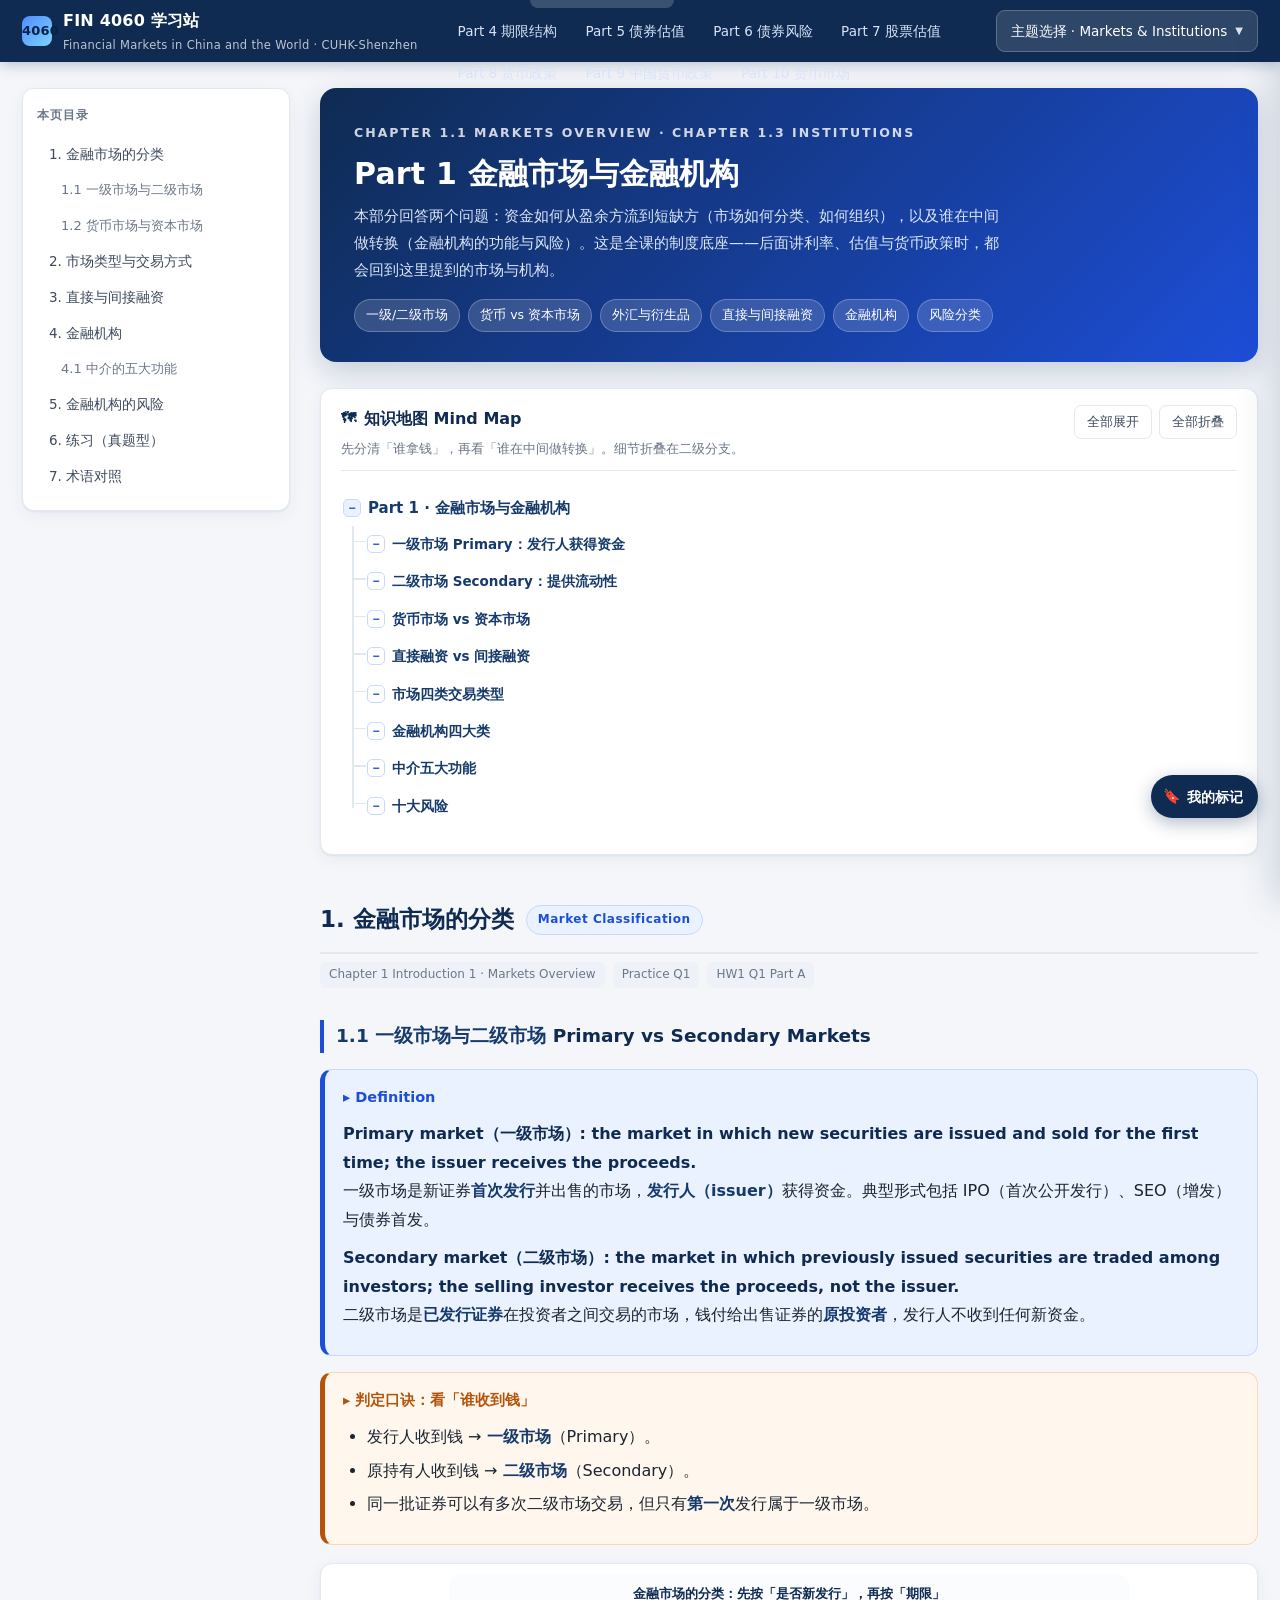
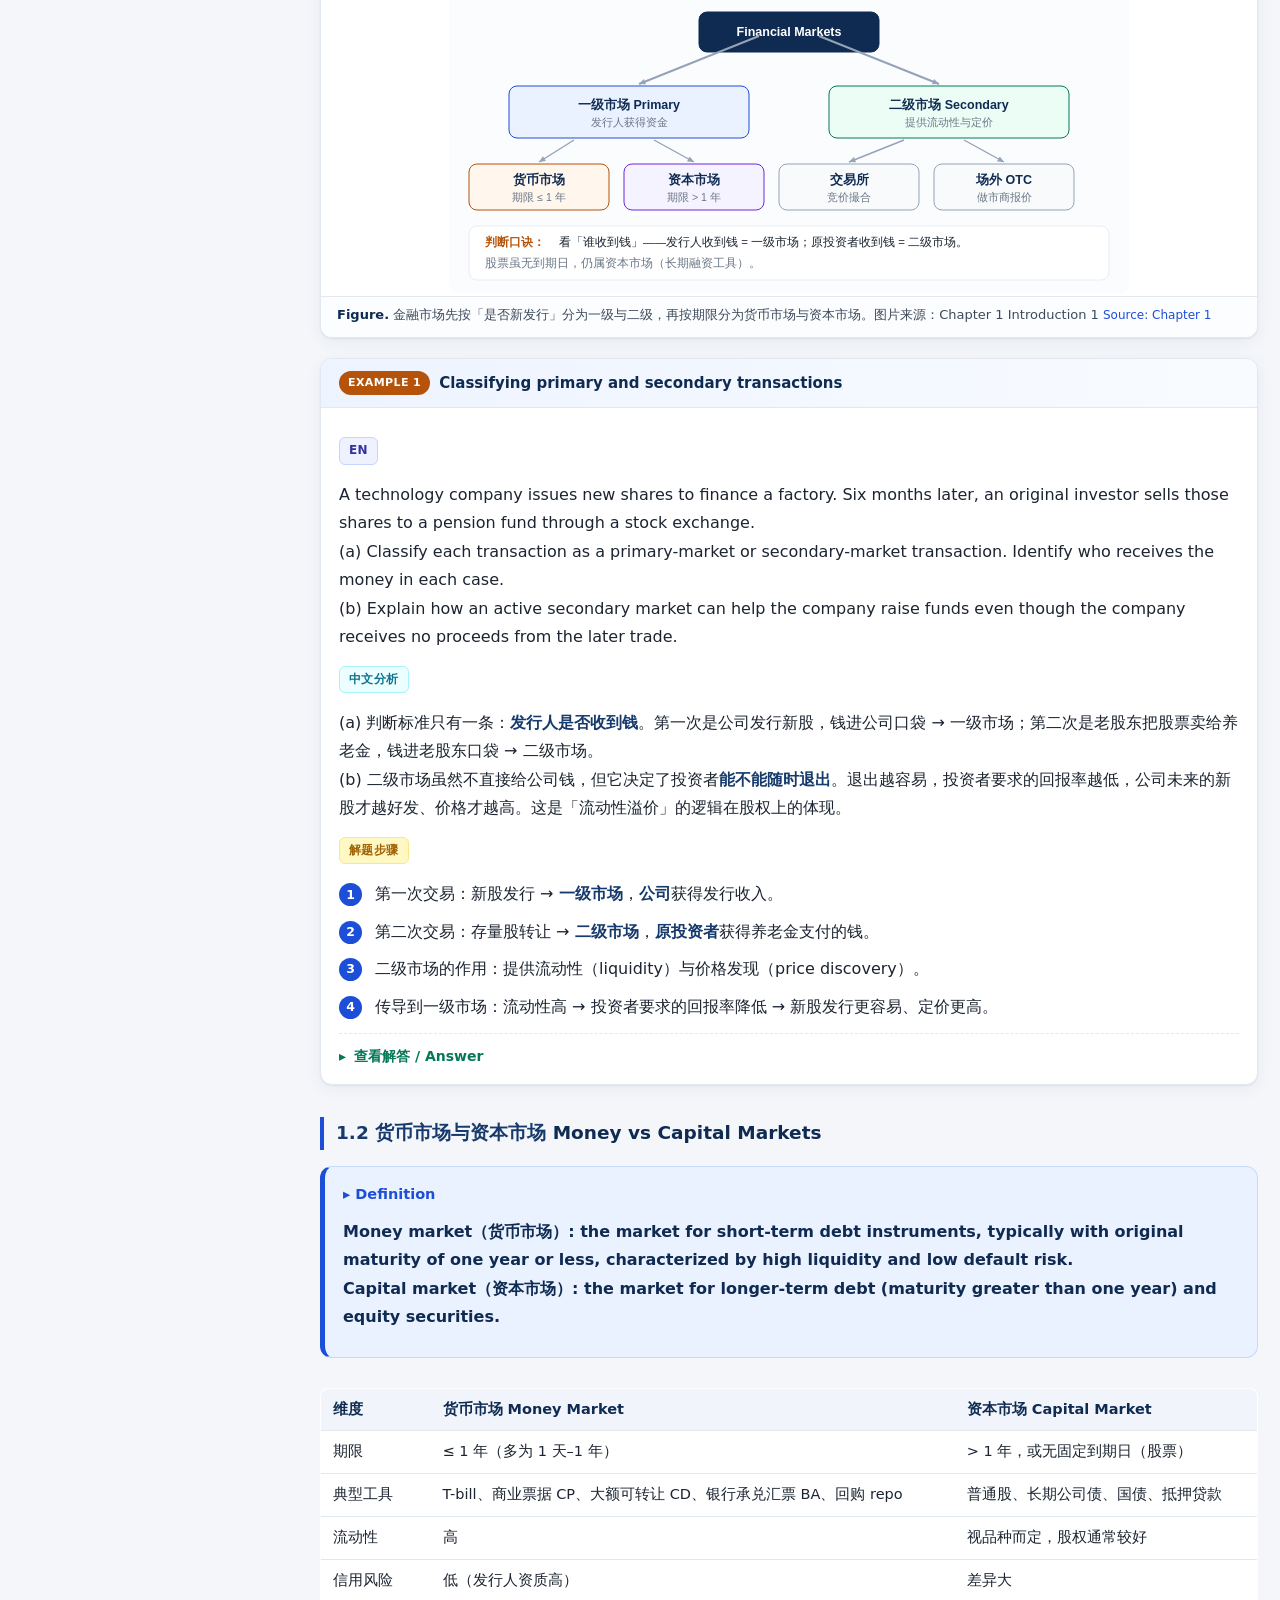
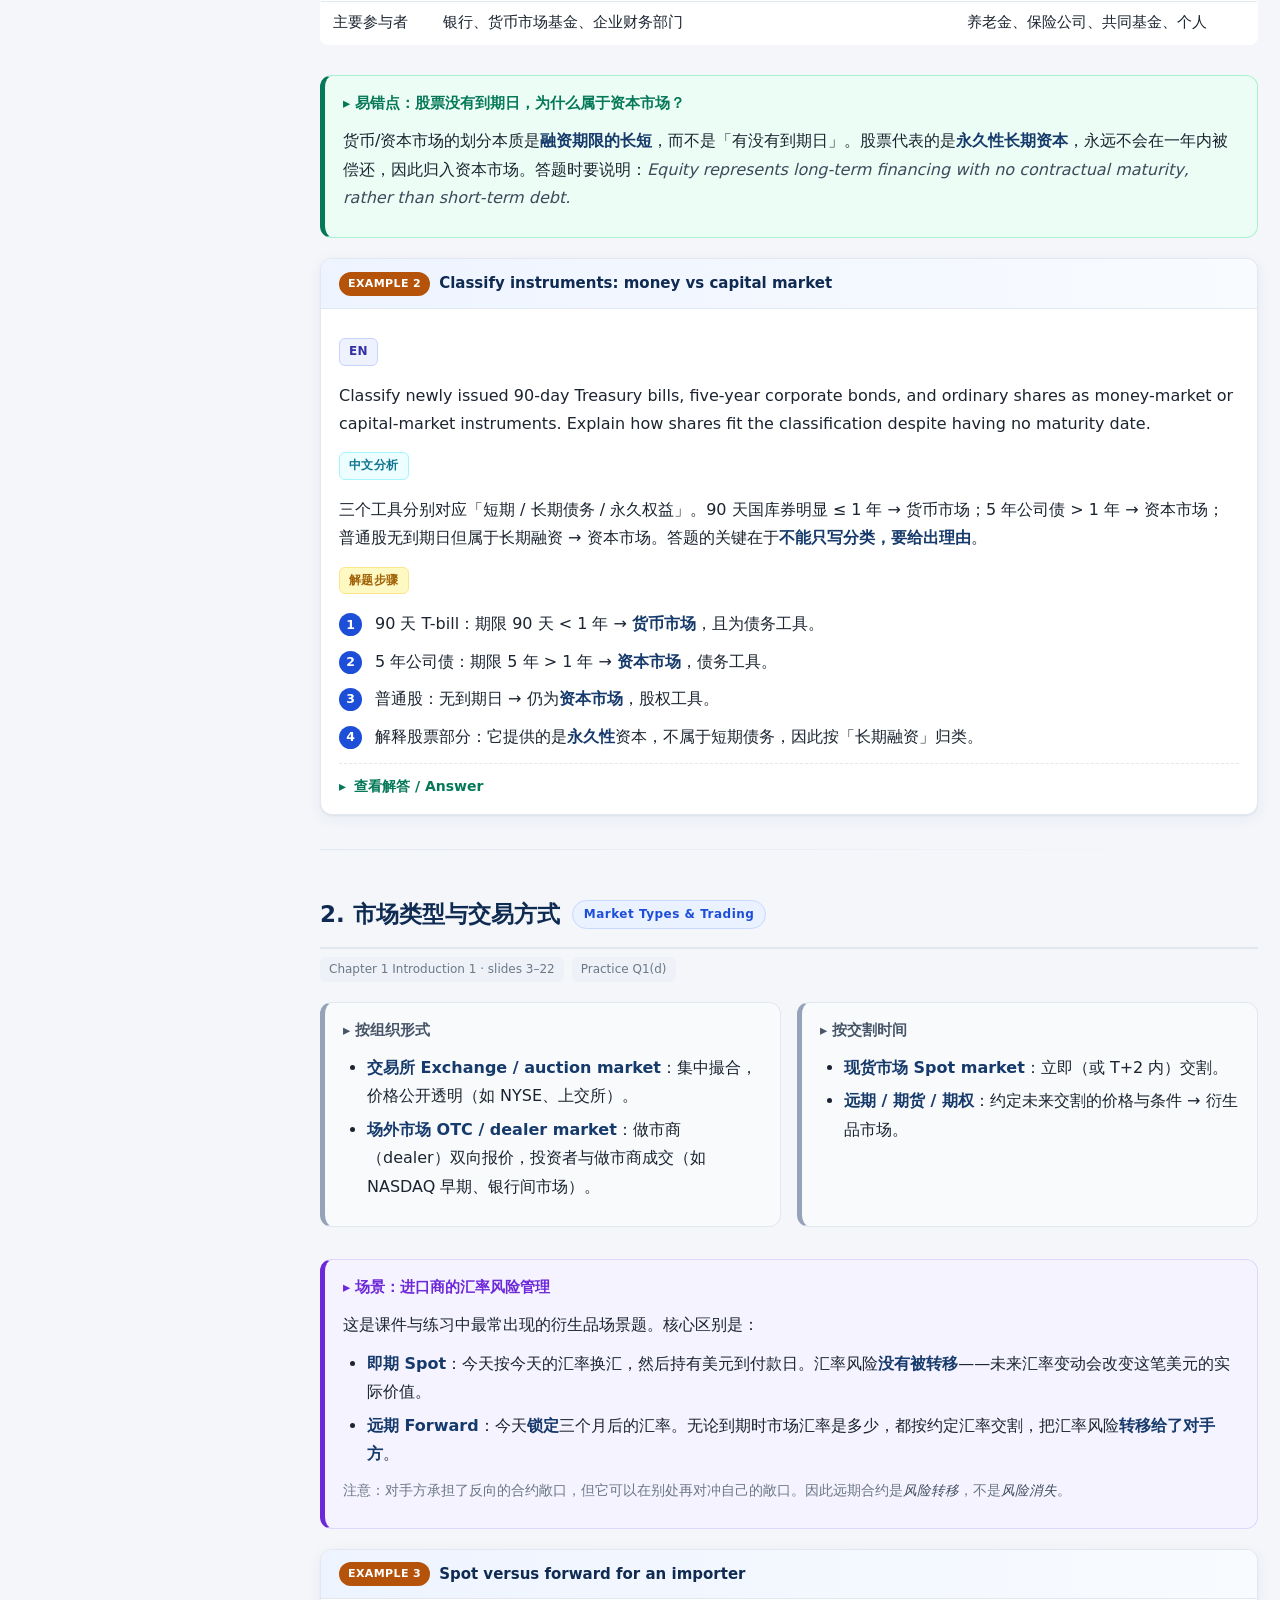
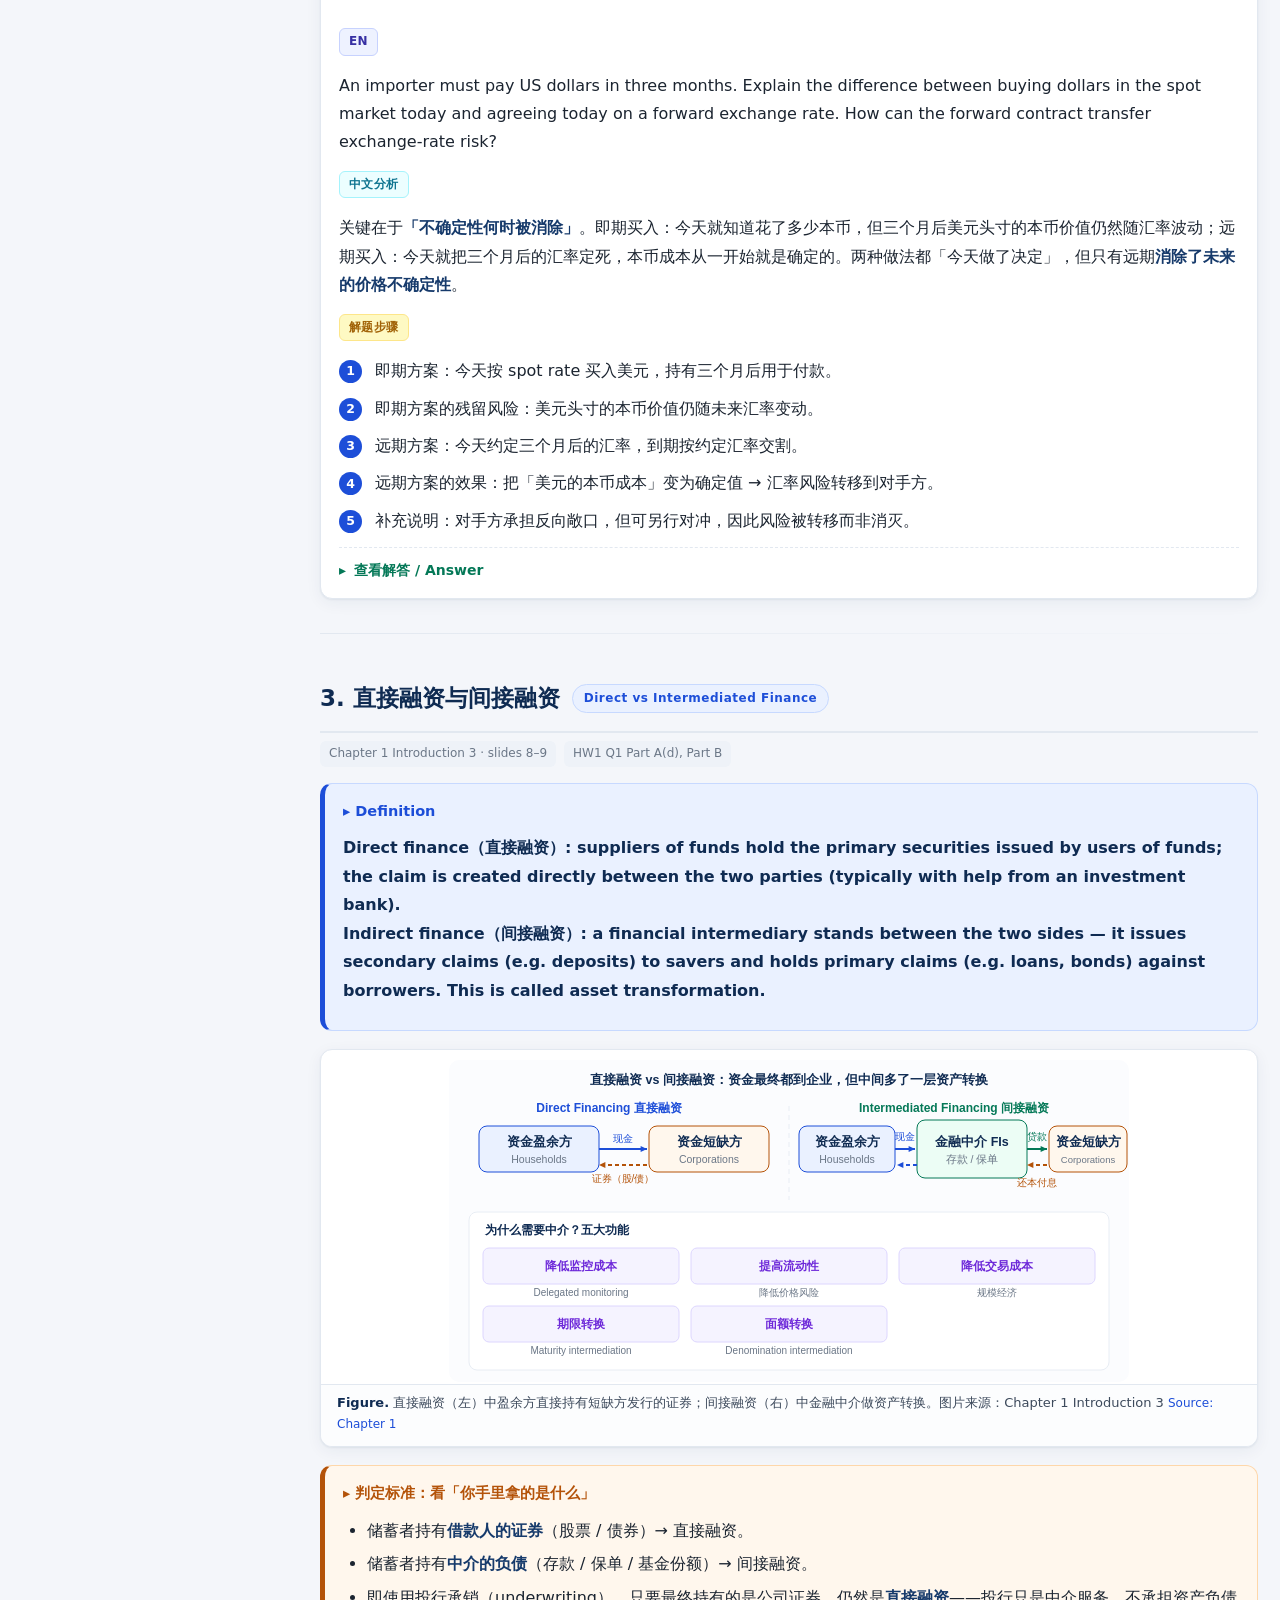
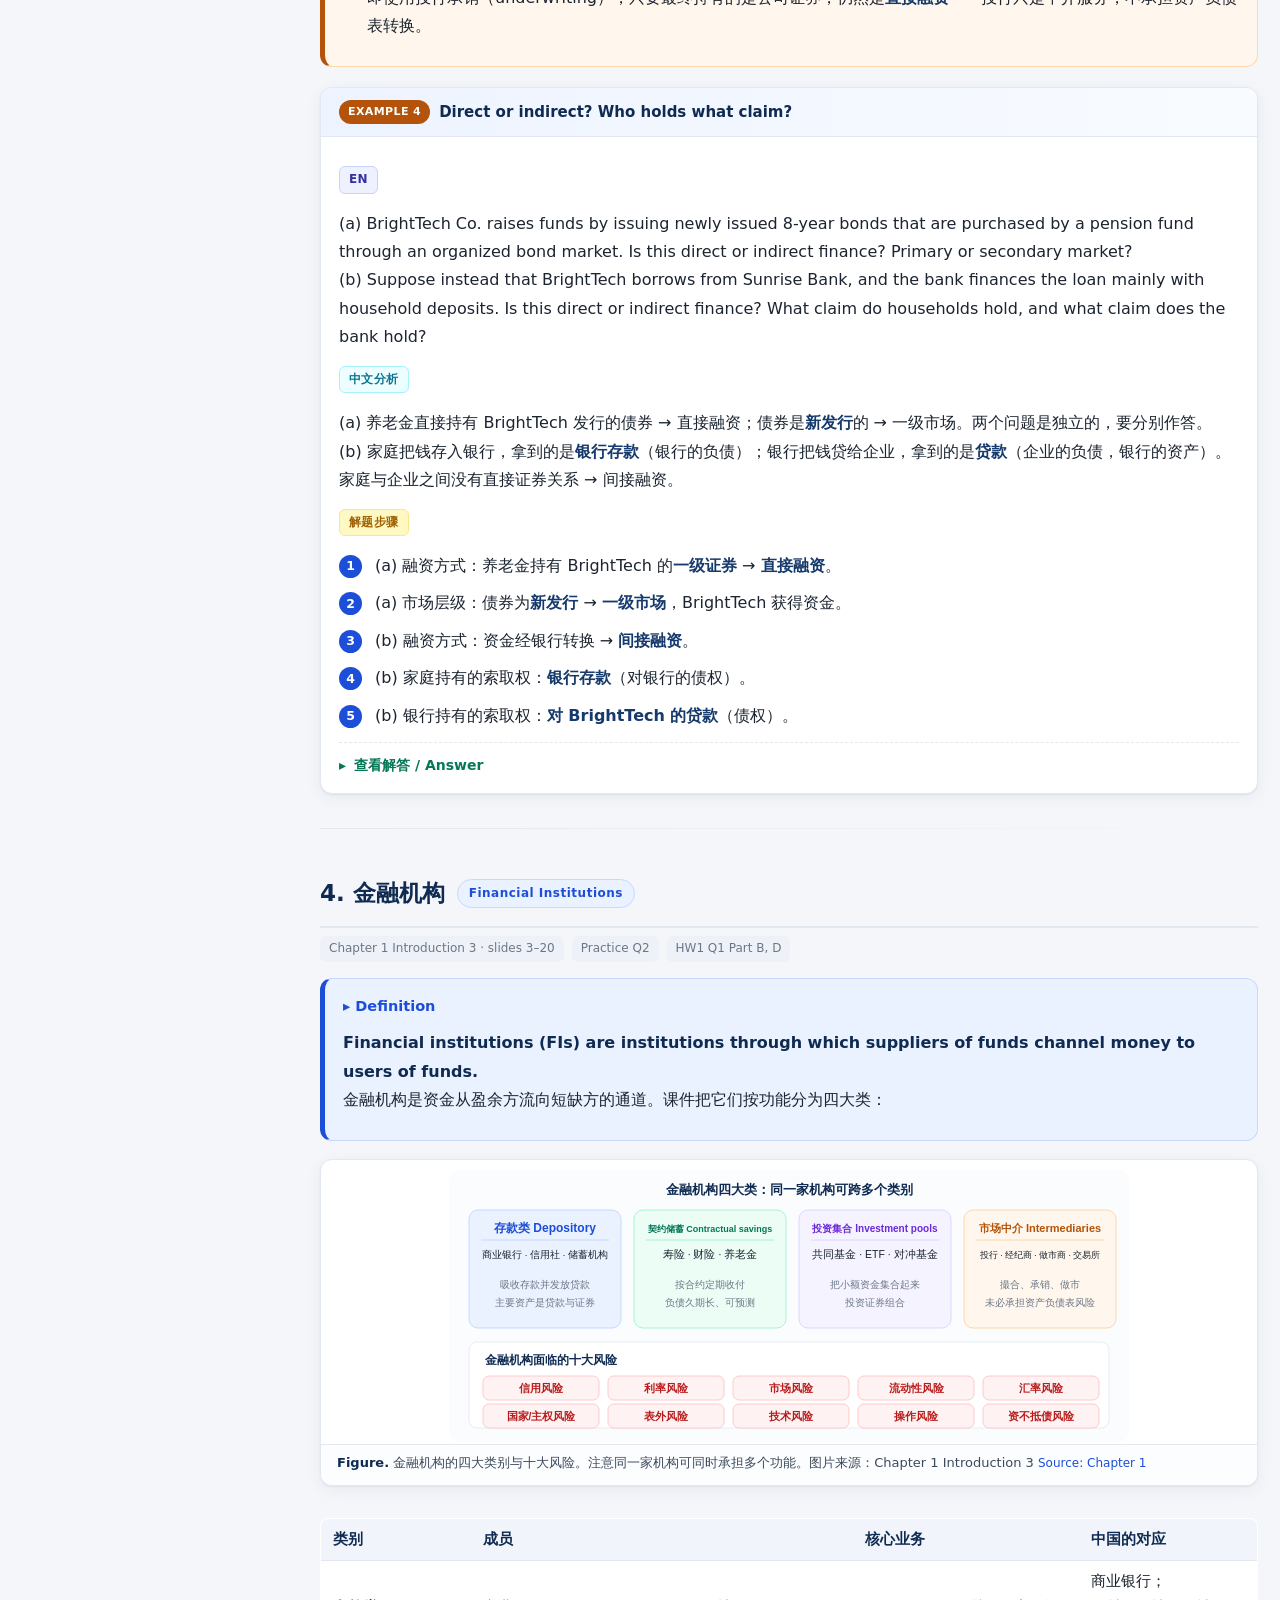
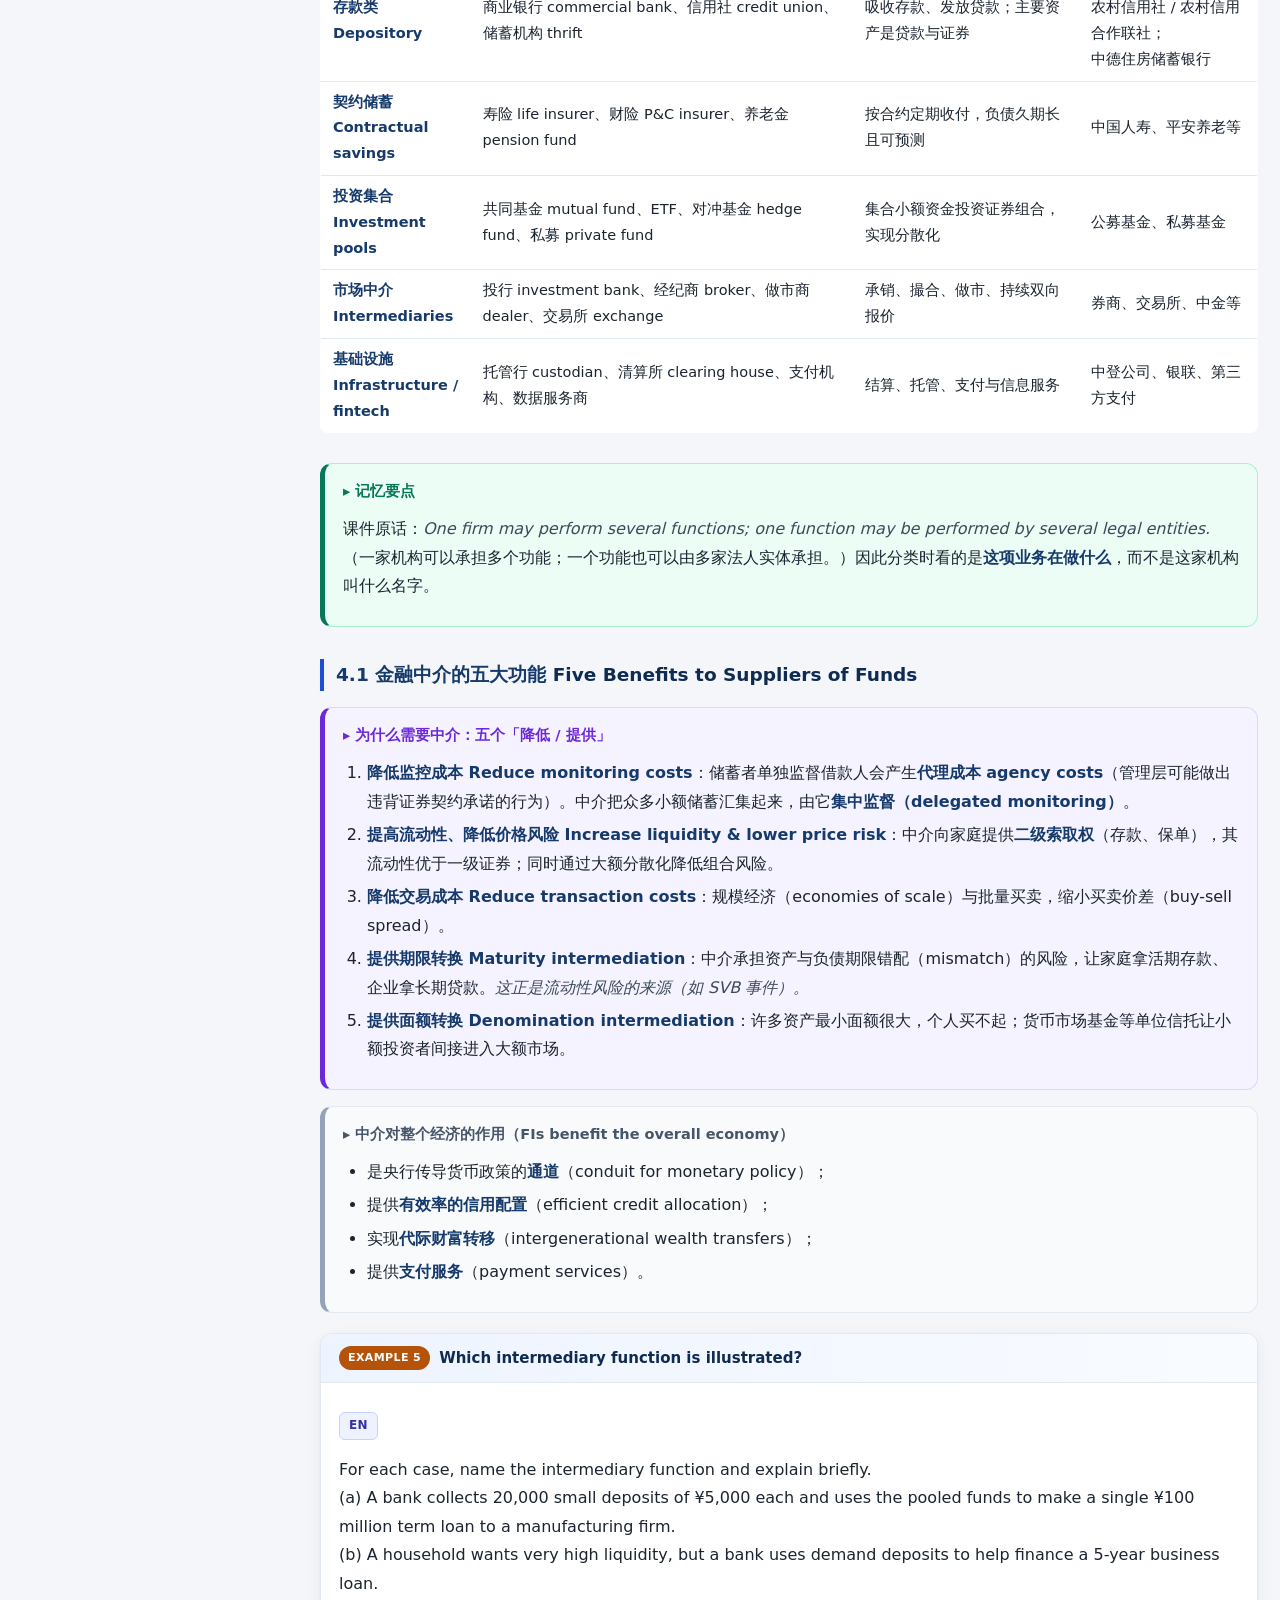
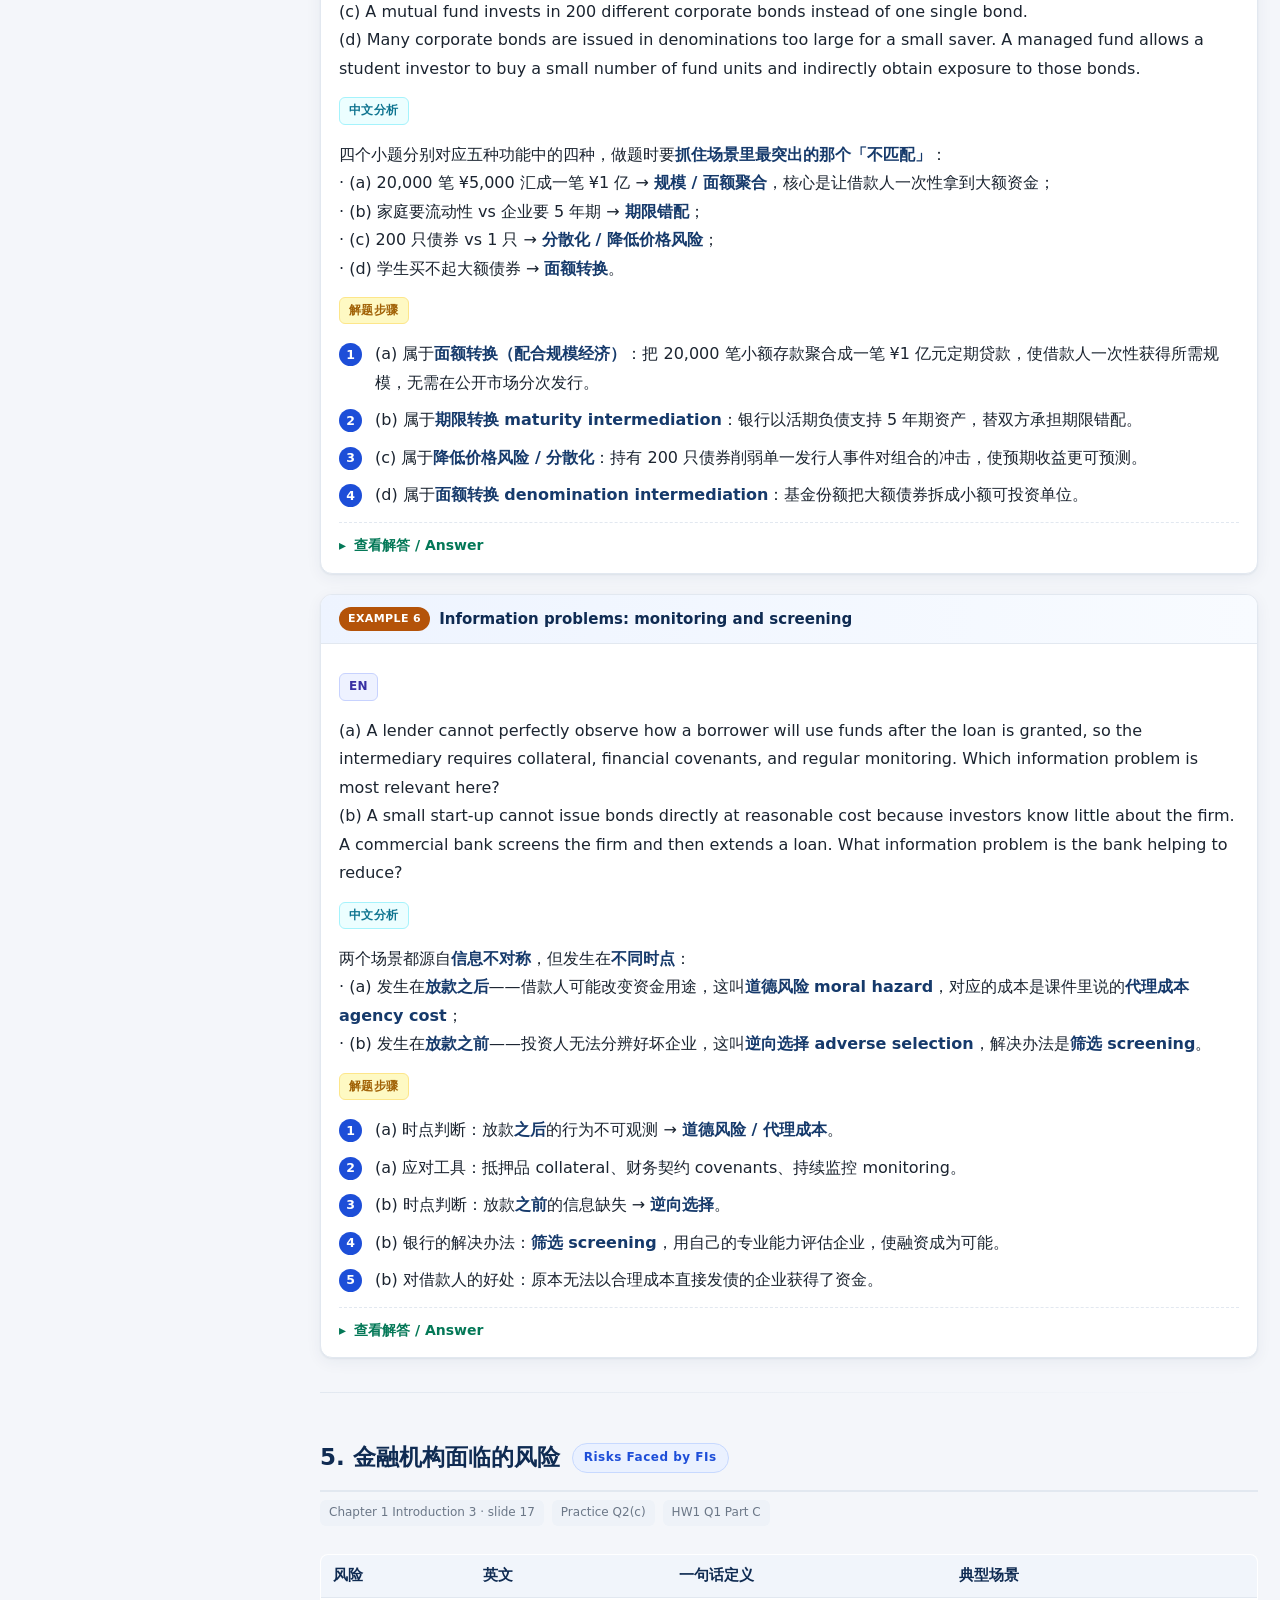
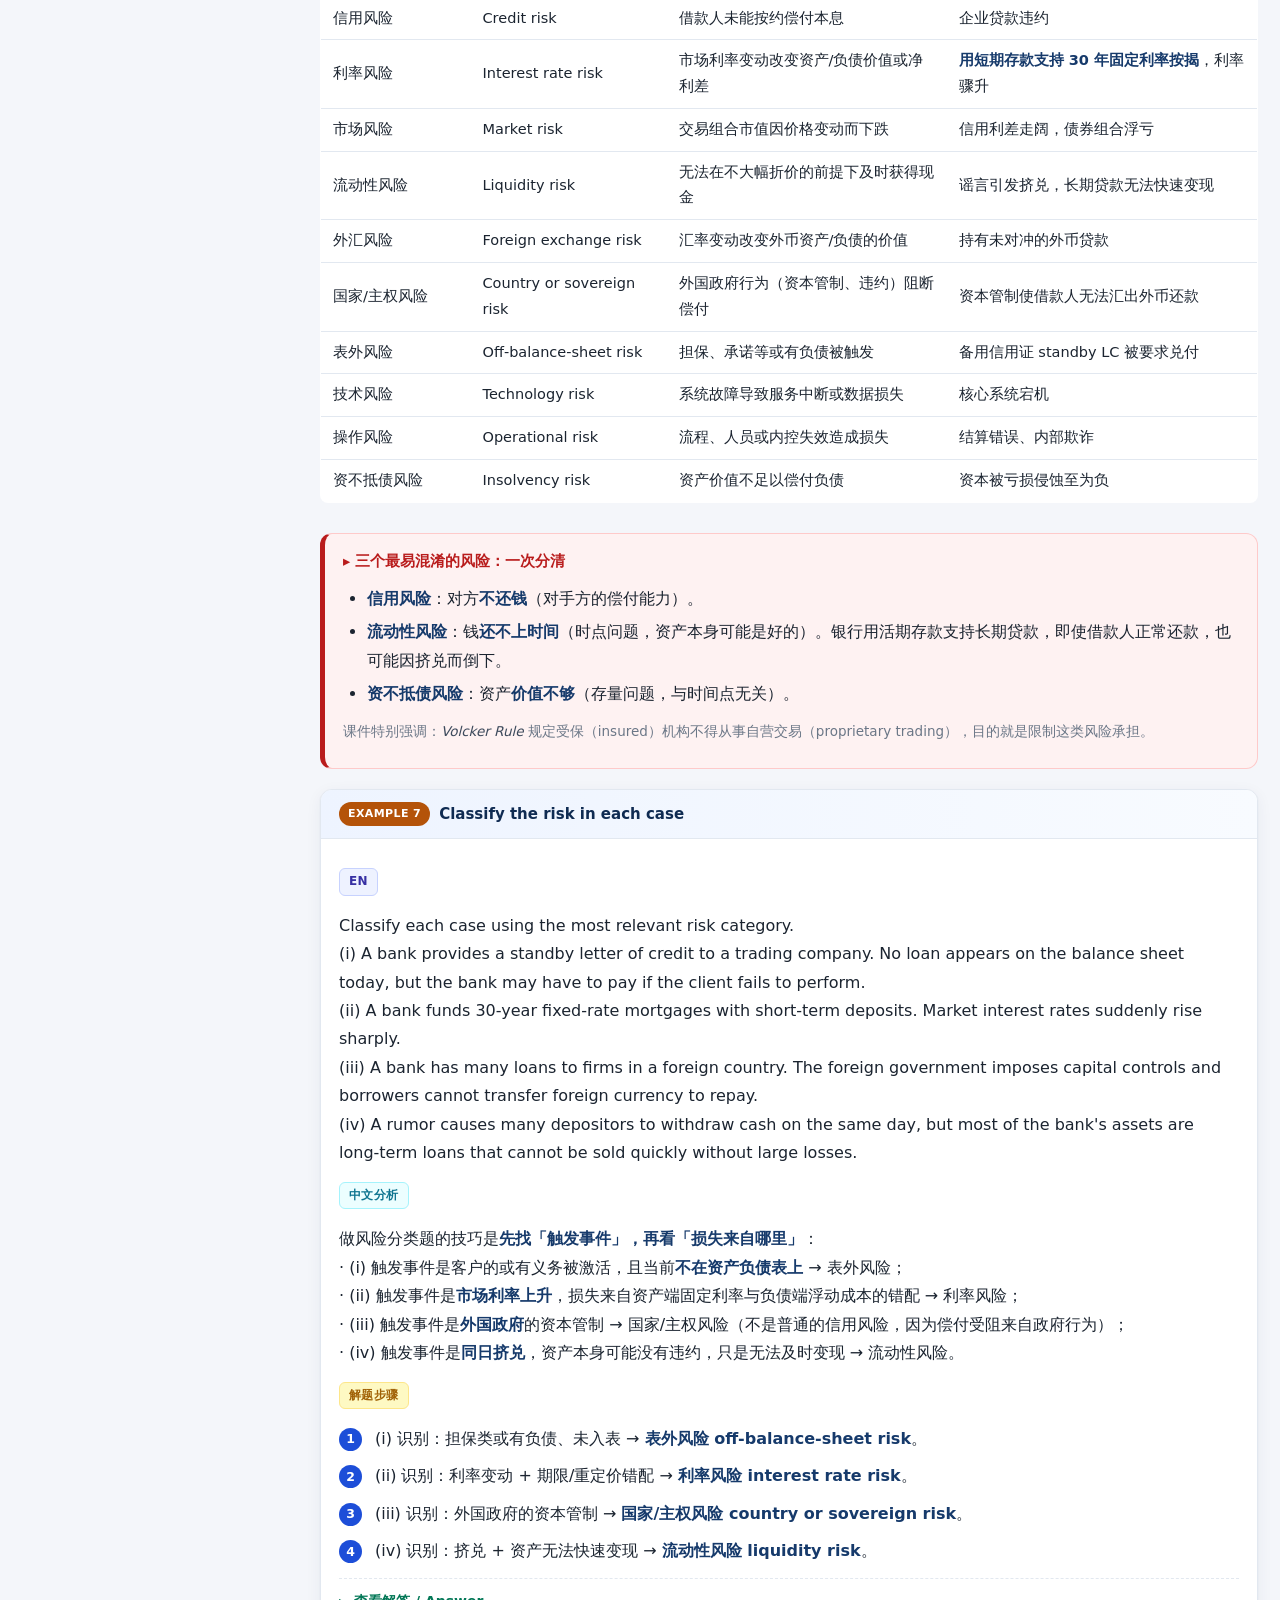
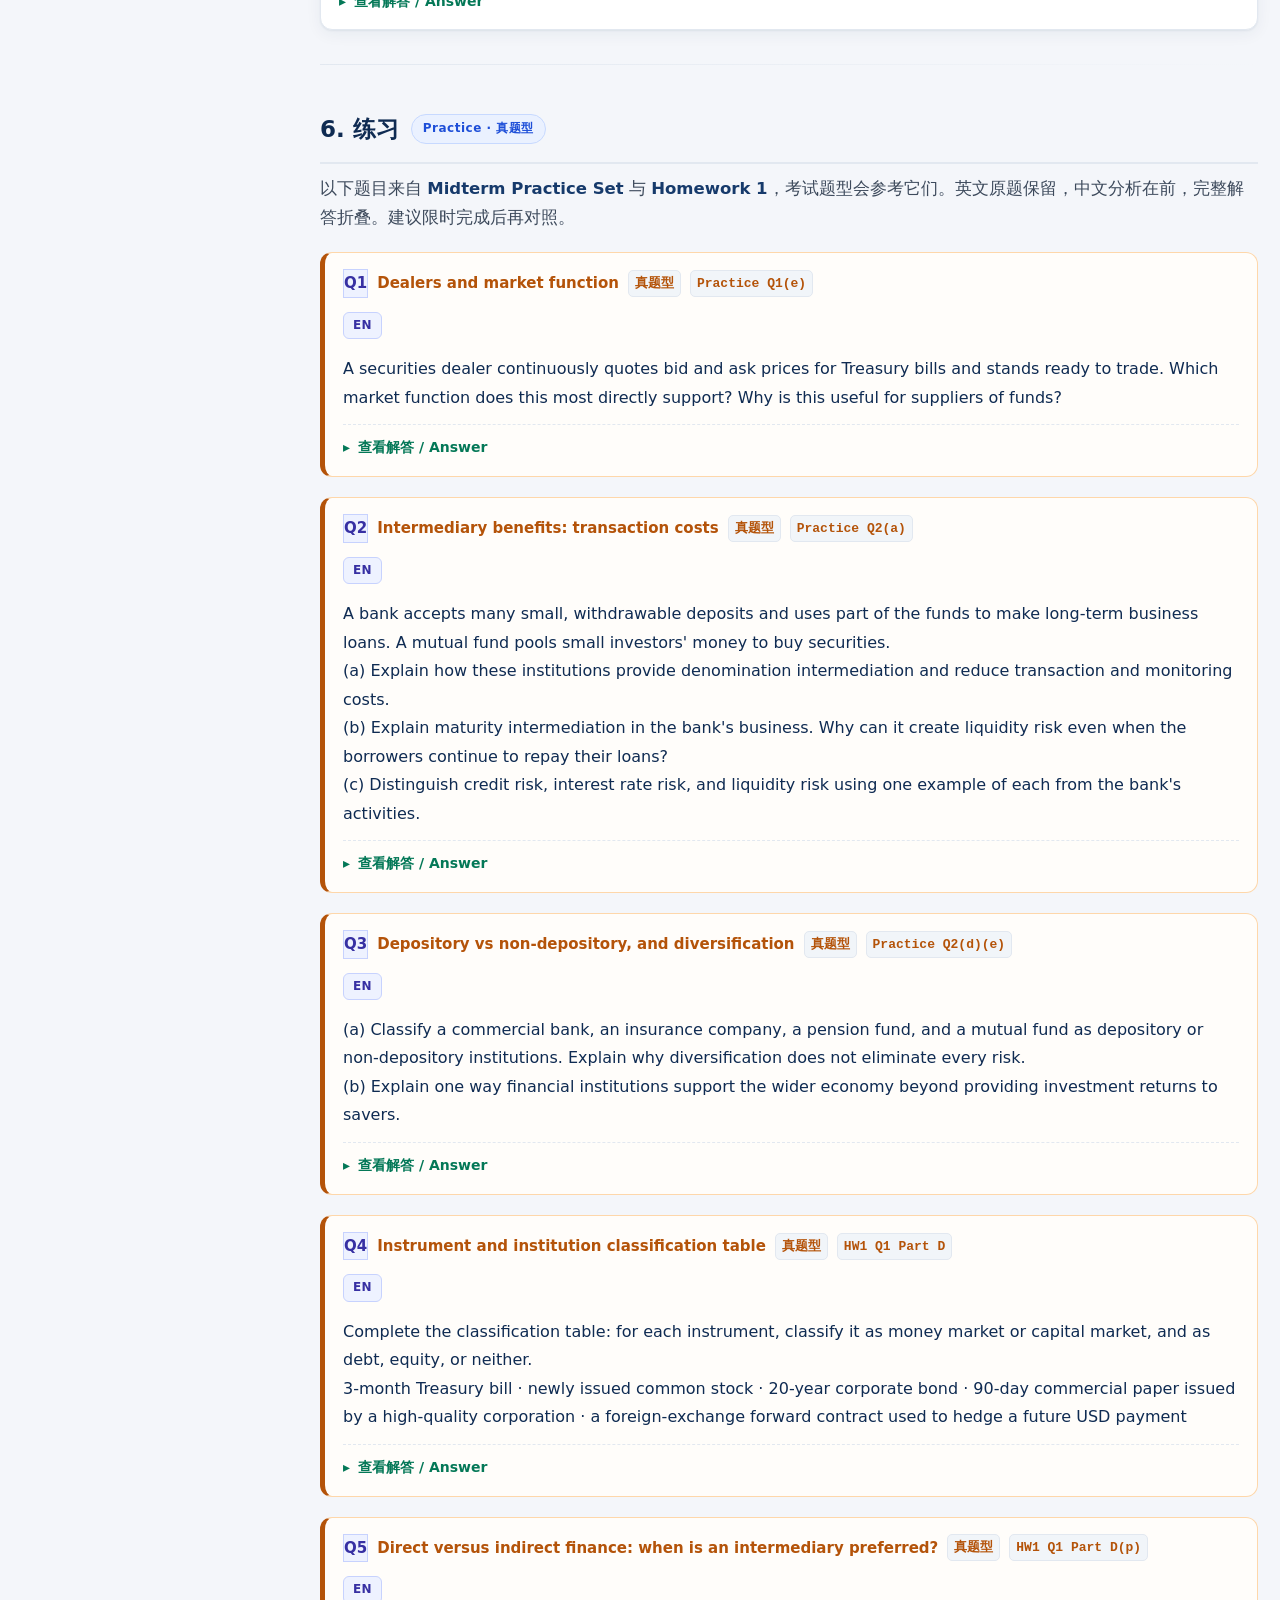
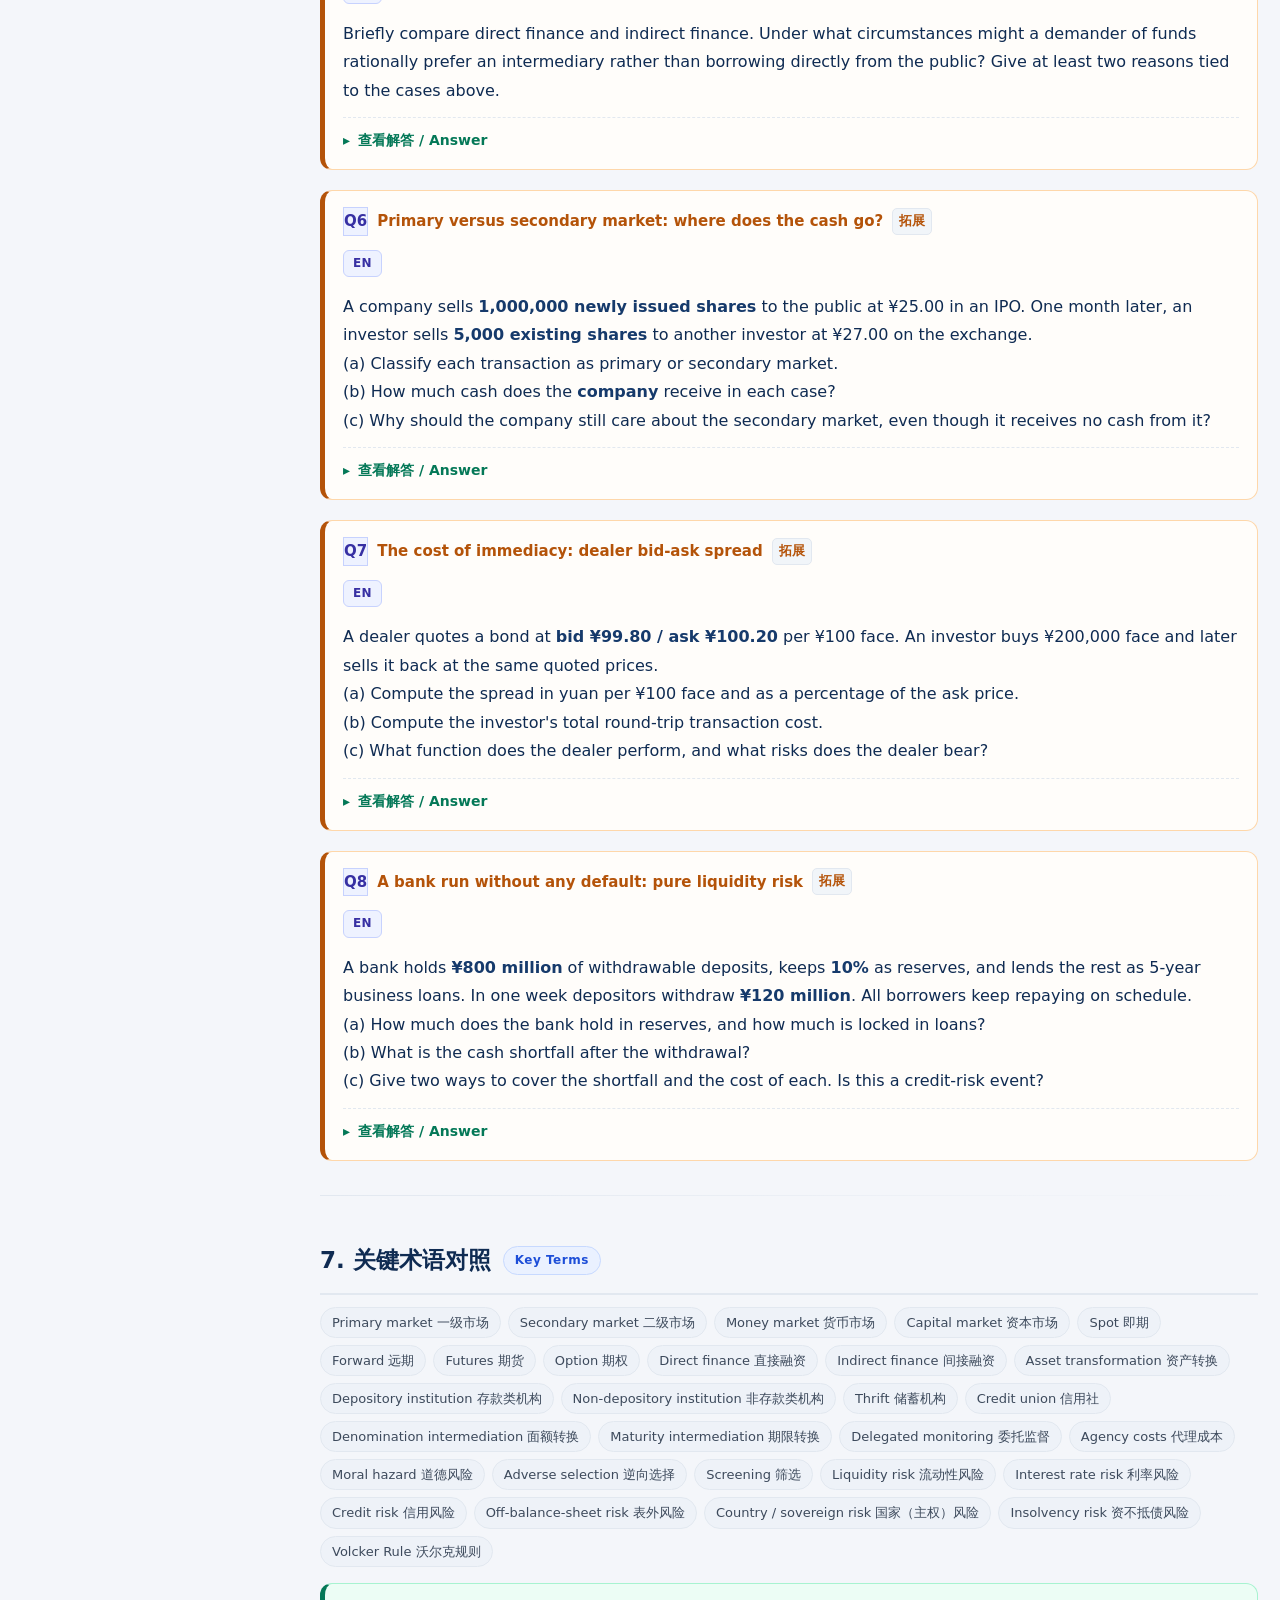
==== commit a124d7f5: "feat: 高亮/笔记 hover 显隐 + 双击图片放大 (marks.js/style.css)" ====
--- a/part1-markets-institutions.html
+++ b/part1-markets-institutions.html
@@ -4,7 +4,7 @@
 <meta charset="UTF-8">
 <meta name="viewport" content="width=device-width, initial-scale=1.0">
 <title>Part 1 金融市场与金融机构 · FIN 4060 学习站</title>
-<link rel="stylesheet" href="assets/style.css">
+<link rel="stylesheet" href="assets/style.css?v=20261024b">
 <script>
 window.MathJax = {
   tex: { inlineMath: [['\\(','\\)']], displayMath: [['\\[','\\]']] },
@@ -27,7 +27,7 @@
 </script>
     <script src="assets/figures.js"></script>
     <script src="assets/mindmap.js"></script>
-    <script src="assets/marks.js?v=20261023a"></script>
+    <script src="assets/marks.js?v=20261024b"></script>
 </head>
 <body data-page="part1" data-root="">
 
--- a/assets/style.css
+++ b/assets/style.css
@@ -651,13 +651,26 @@
 .nb-head { font-size: 11.5px; font-weight: 700; color: var(--purple); margin-bottom: 5px; }
 .nb-text { white-space: pre-wrap; word-break: break-word; }
 .nb-imgs { display: flex; flex-direction: column; gap: 7px; margin-top: 8px; }
-.nb-img { width: 100%; border-radius: 8px; border: 1px solid var(--line); display: block; }
+.nb-img { width: 100%; border-radius: 8px; border: 1px solid var(--line); display: block; cursor: zoom-in; }
 .nb-actions { margin-top: 9px; padding-top: 7px; border-top: 1px dashed var(--line); }
 .nb-edit-btn {
   font: inherit; font-size: 12px; padding: 4px 10px; border-radius: 7px;
   border: 1px solid var(--line); background: #fff; color: var(--ink-2); cursor: pointer;
 }
 .nb-edit-btn:hover { background: var(--blue-soft); border-color: var(--blue-line); color: var(--blue); }
+.nb-tags { display: flex; flex-wrap: wrap; gap: 5px; margin-top: 8px; }
+.nb-tag { font-size: 11px; line-height: 1; padding: 3px 9px; border-radius: 999px;
+  background: #f3e8ff; color: #7e22ce; border: 1px solid #e9d5ff; }
+
+/* 笔记图片双击放大（lightbox） */
+.nb-zoom-overlay {
+  position: fixed; inset: 0; z-index: 160; display: none;
+  flex-direction: column; align-items: center; justify-content: center; gap: 12px;
+  background: rgba(10,18,32,.86); cursor: zoom-out;
+}
+.nb-zoom-img { max-width: 92vw; max-height: 82vh; border-radius: 10px;
+  box-shadow: 0 20px 60px rgba(0,0,0,.5); cursor: default; }
+.nb-zoom-hint { color: #fff; opacity: .78; font-size: 12px; }
 
 /* note editor popup */
 .note-editor {
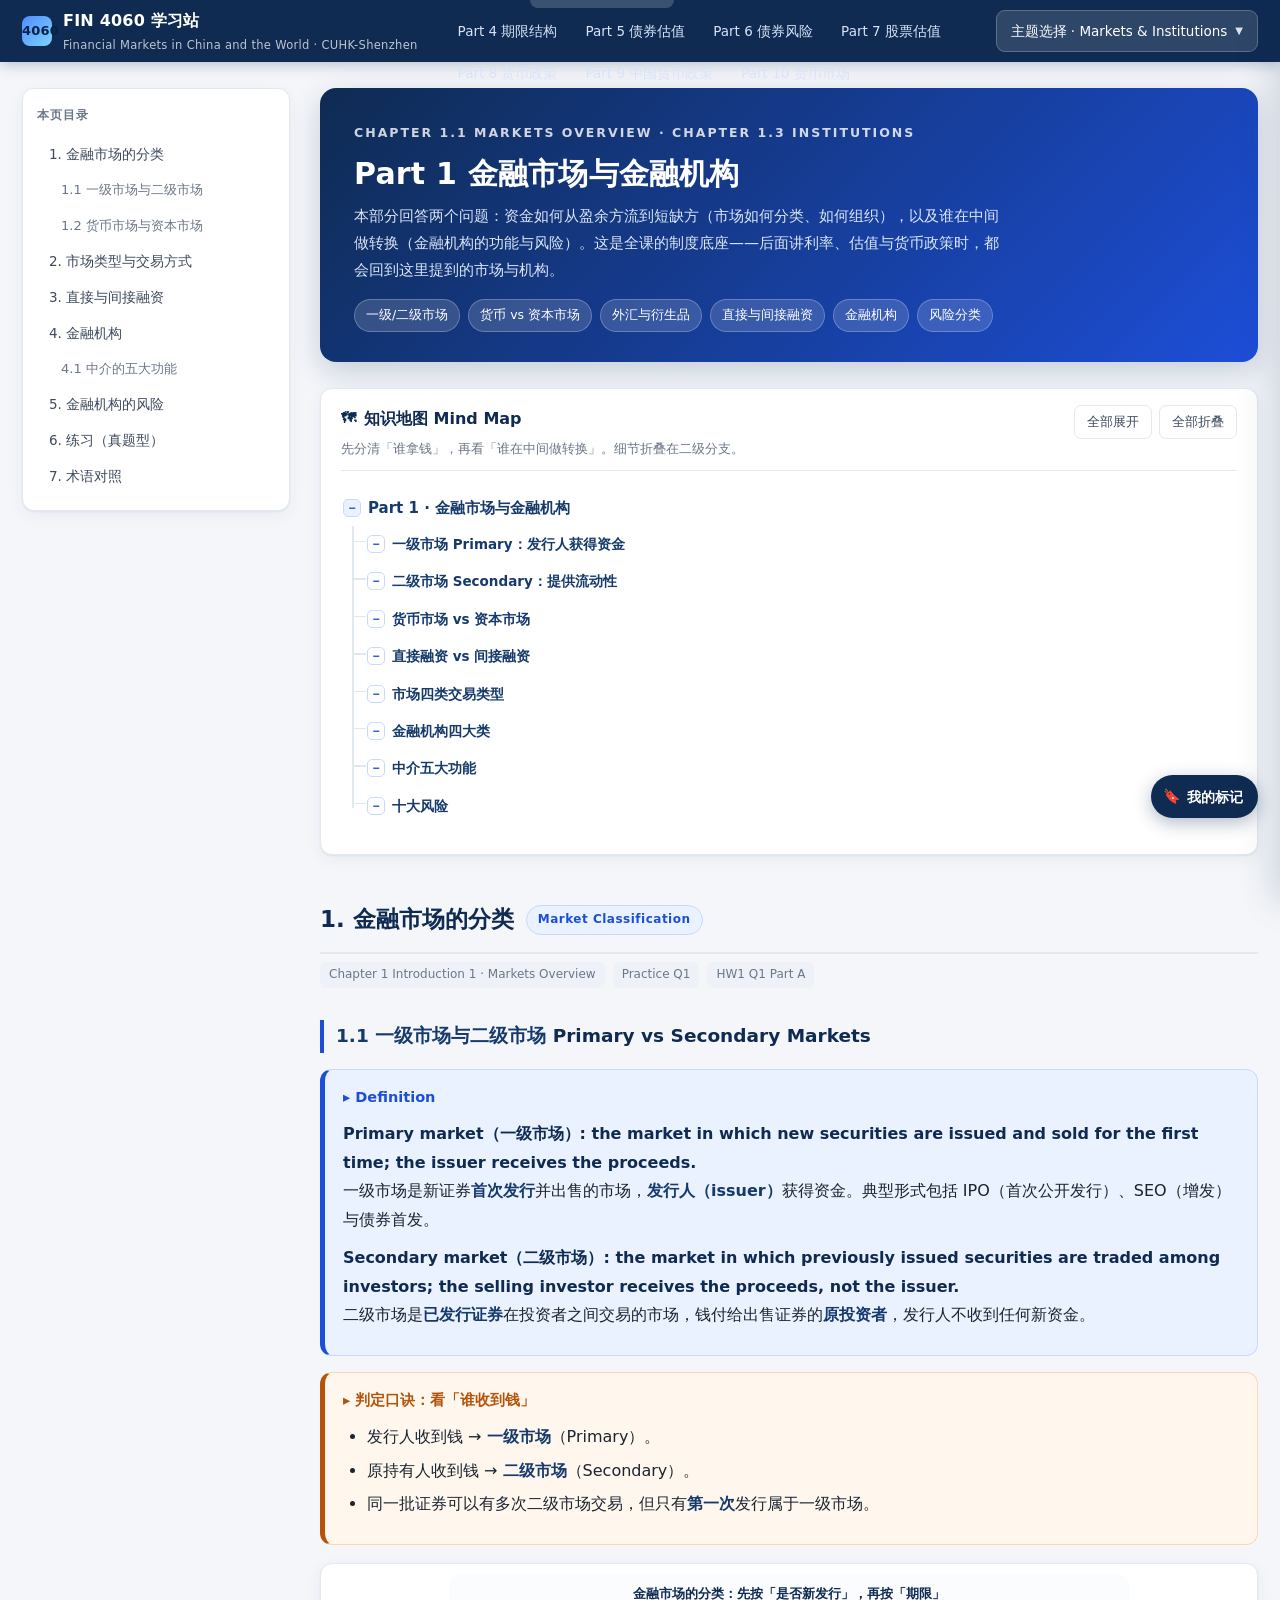
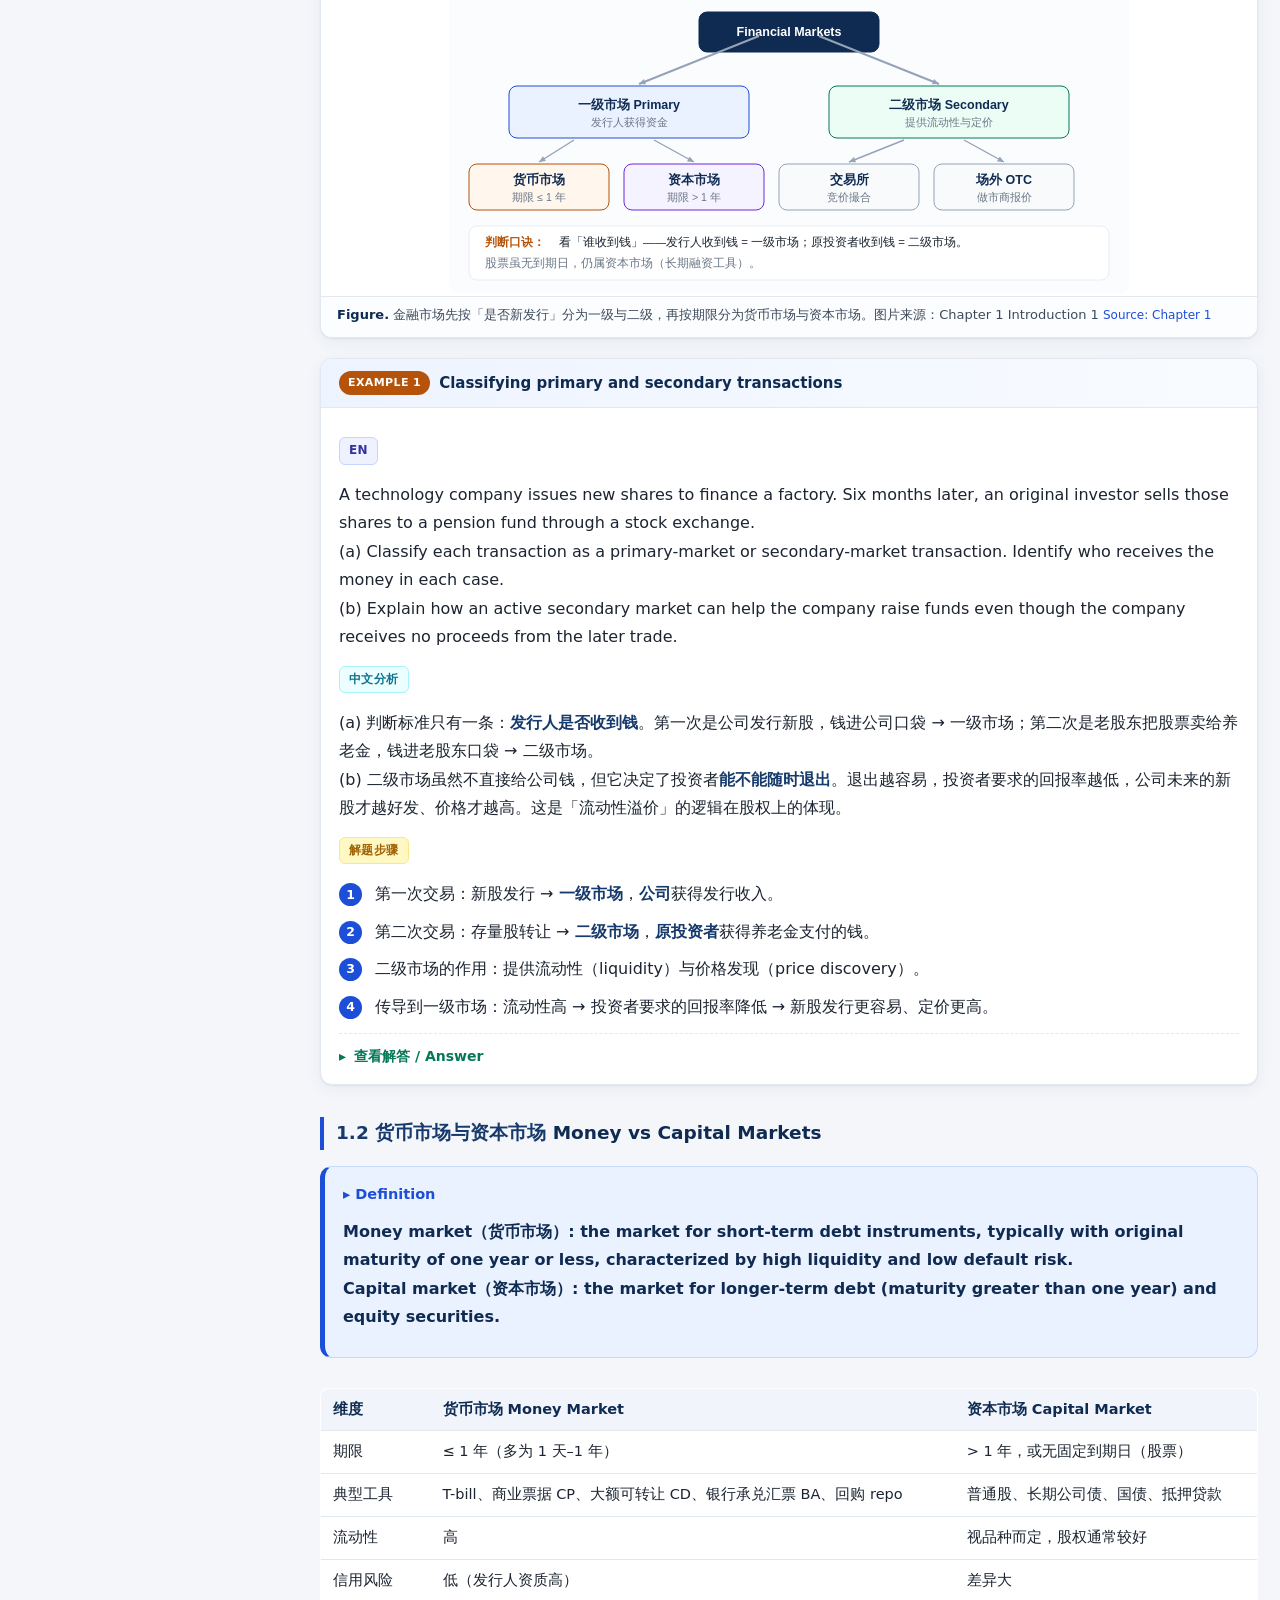
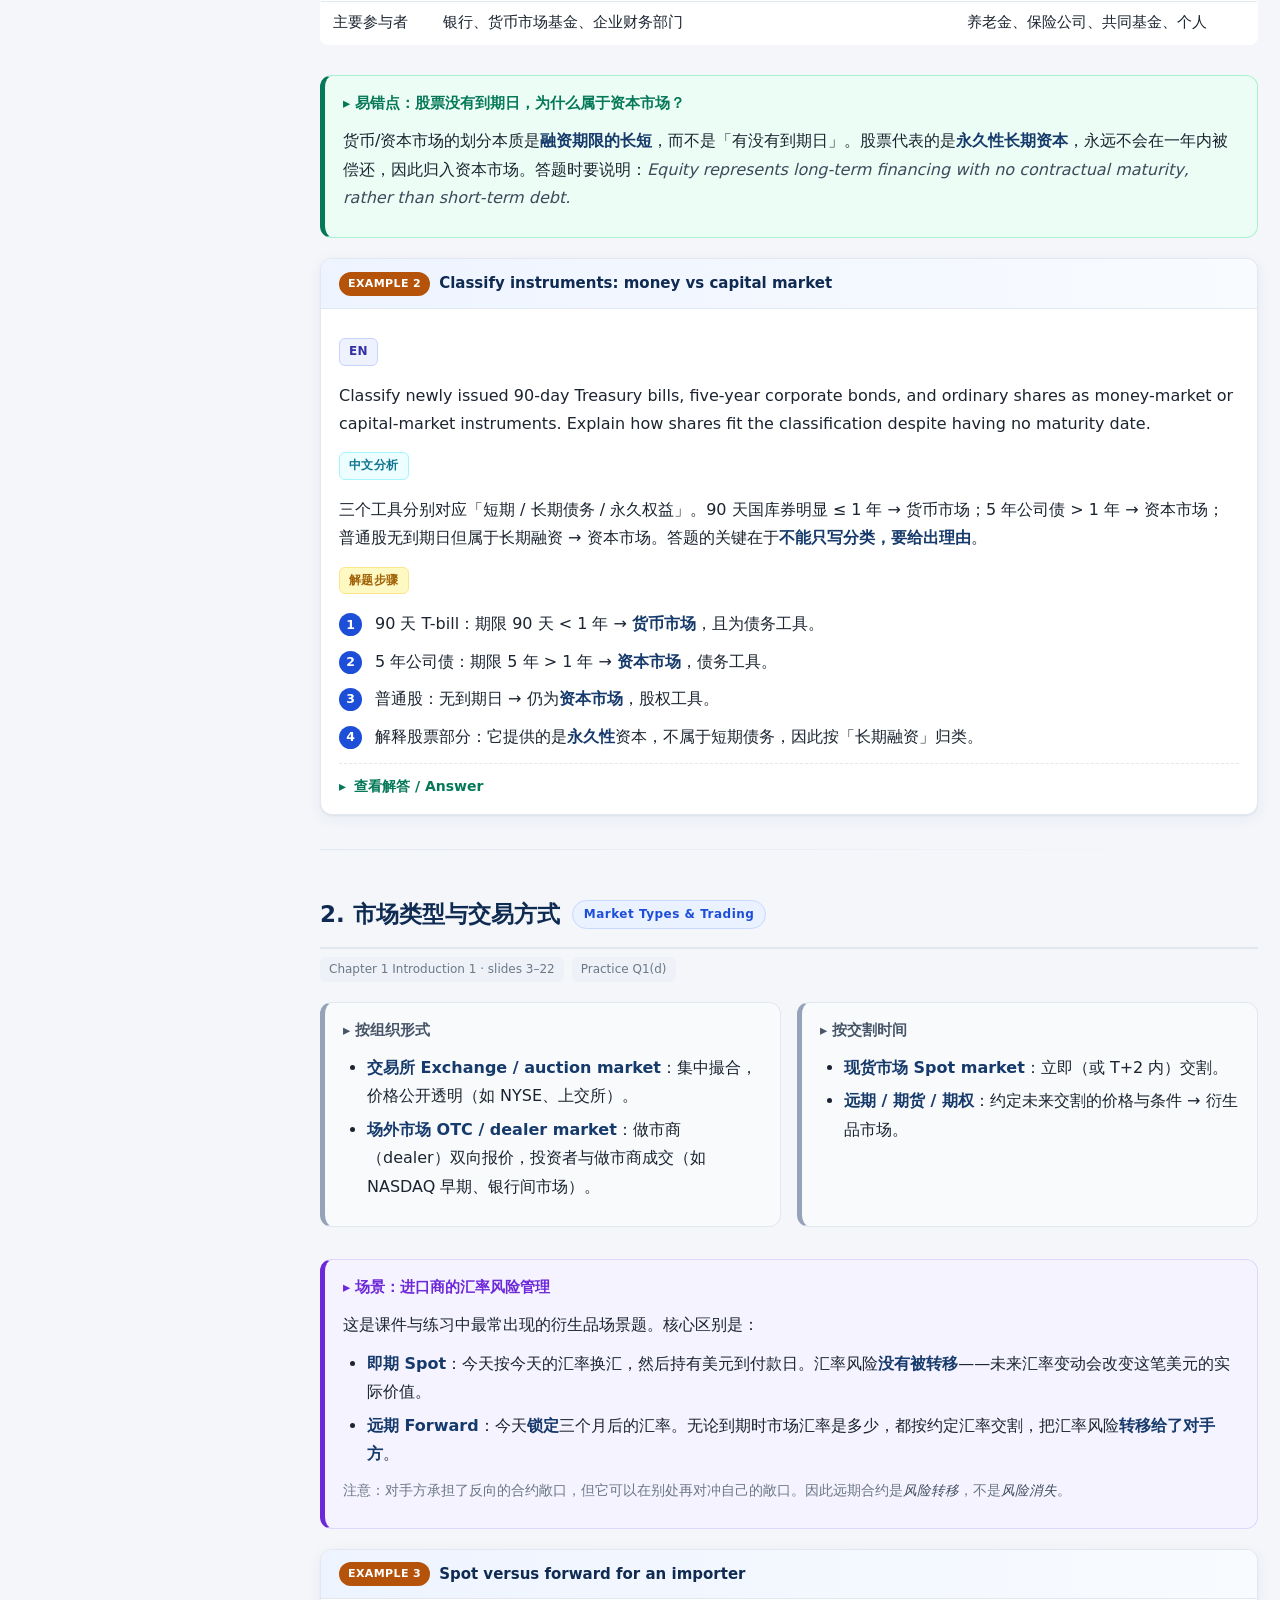
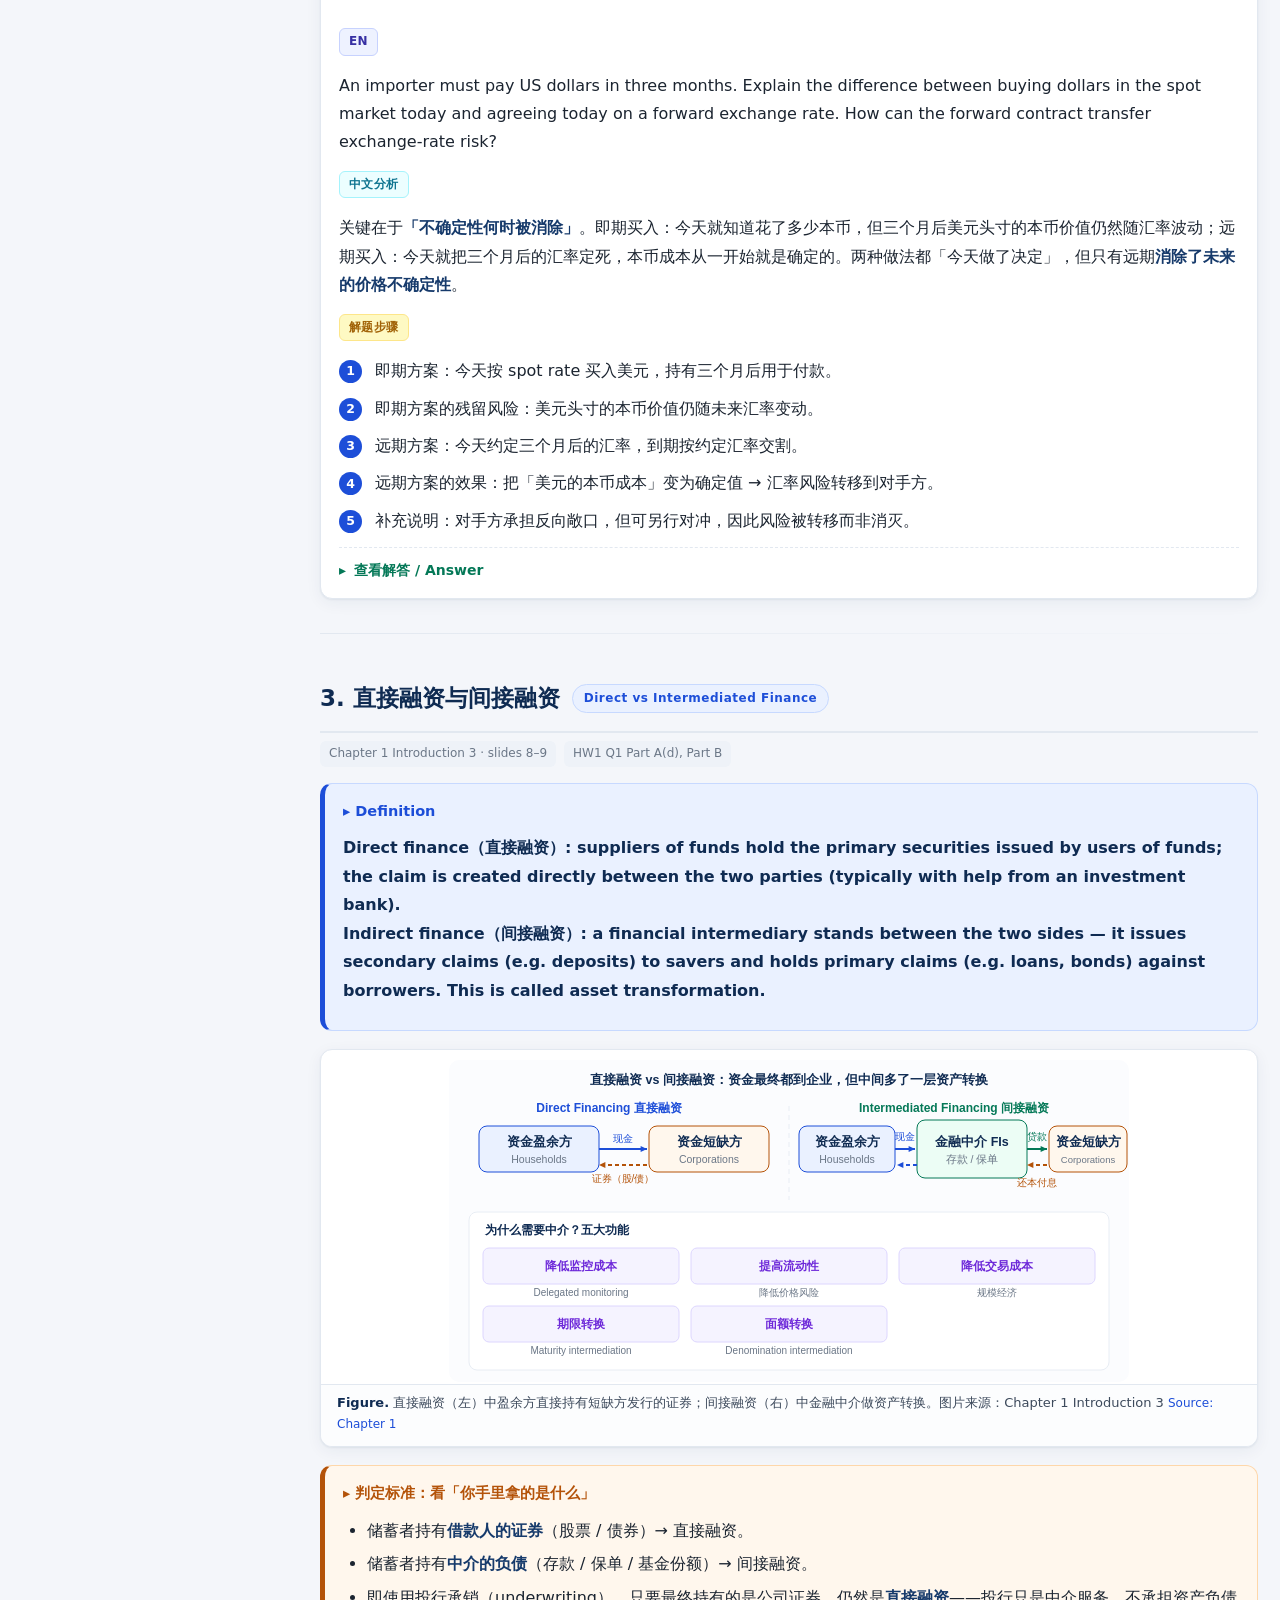
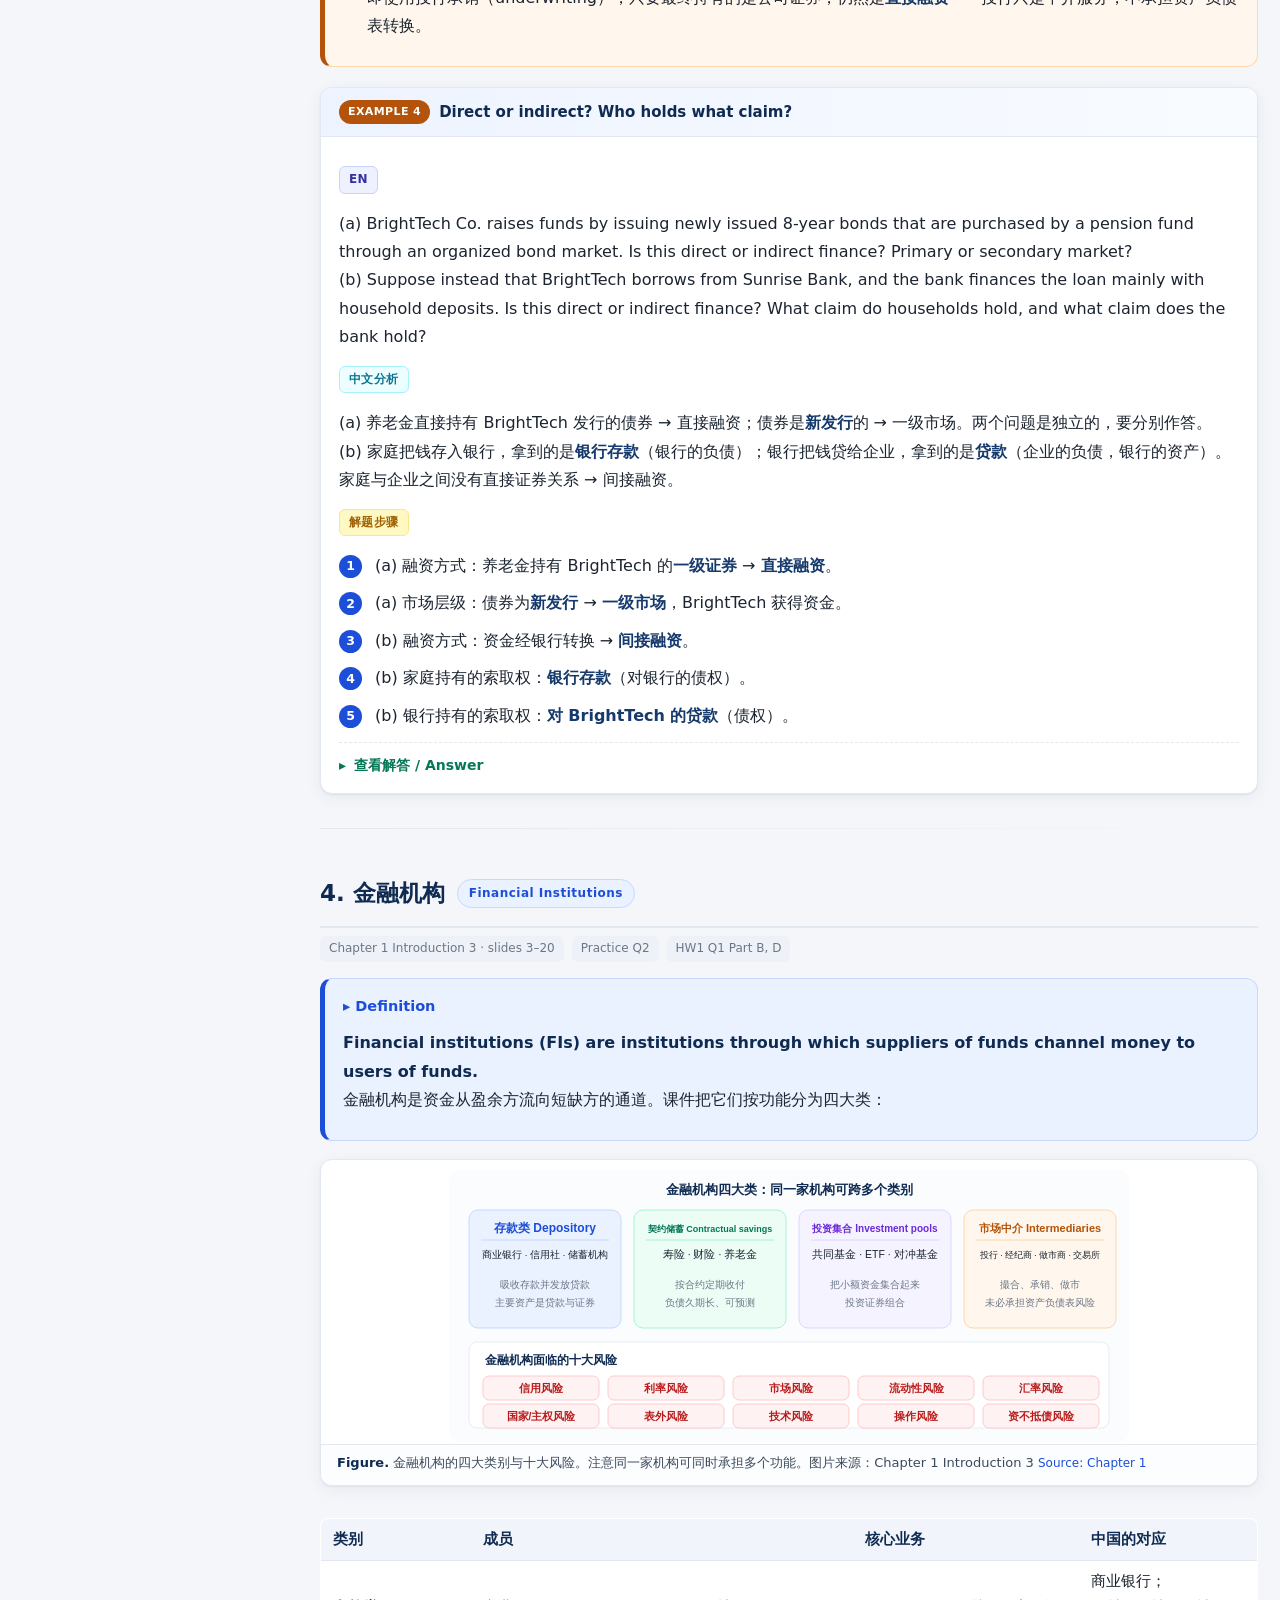
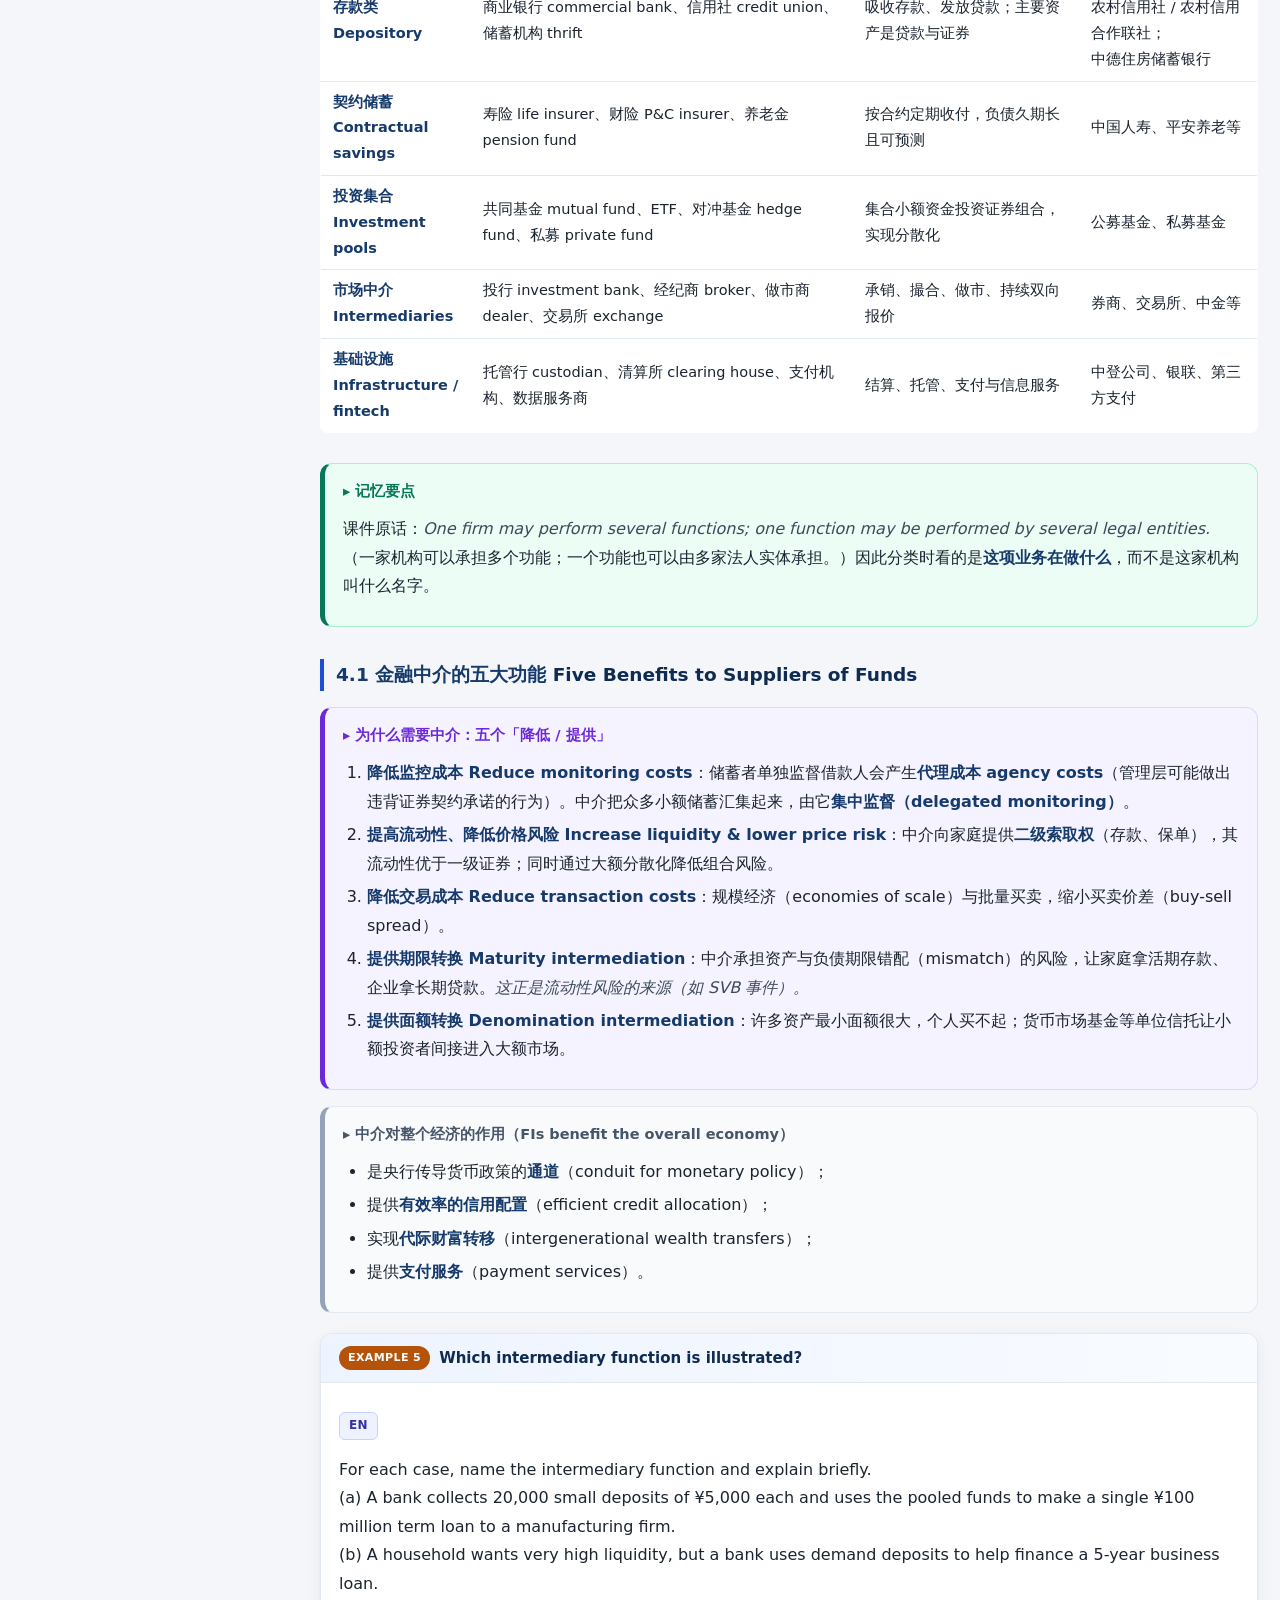
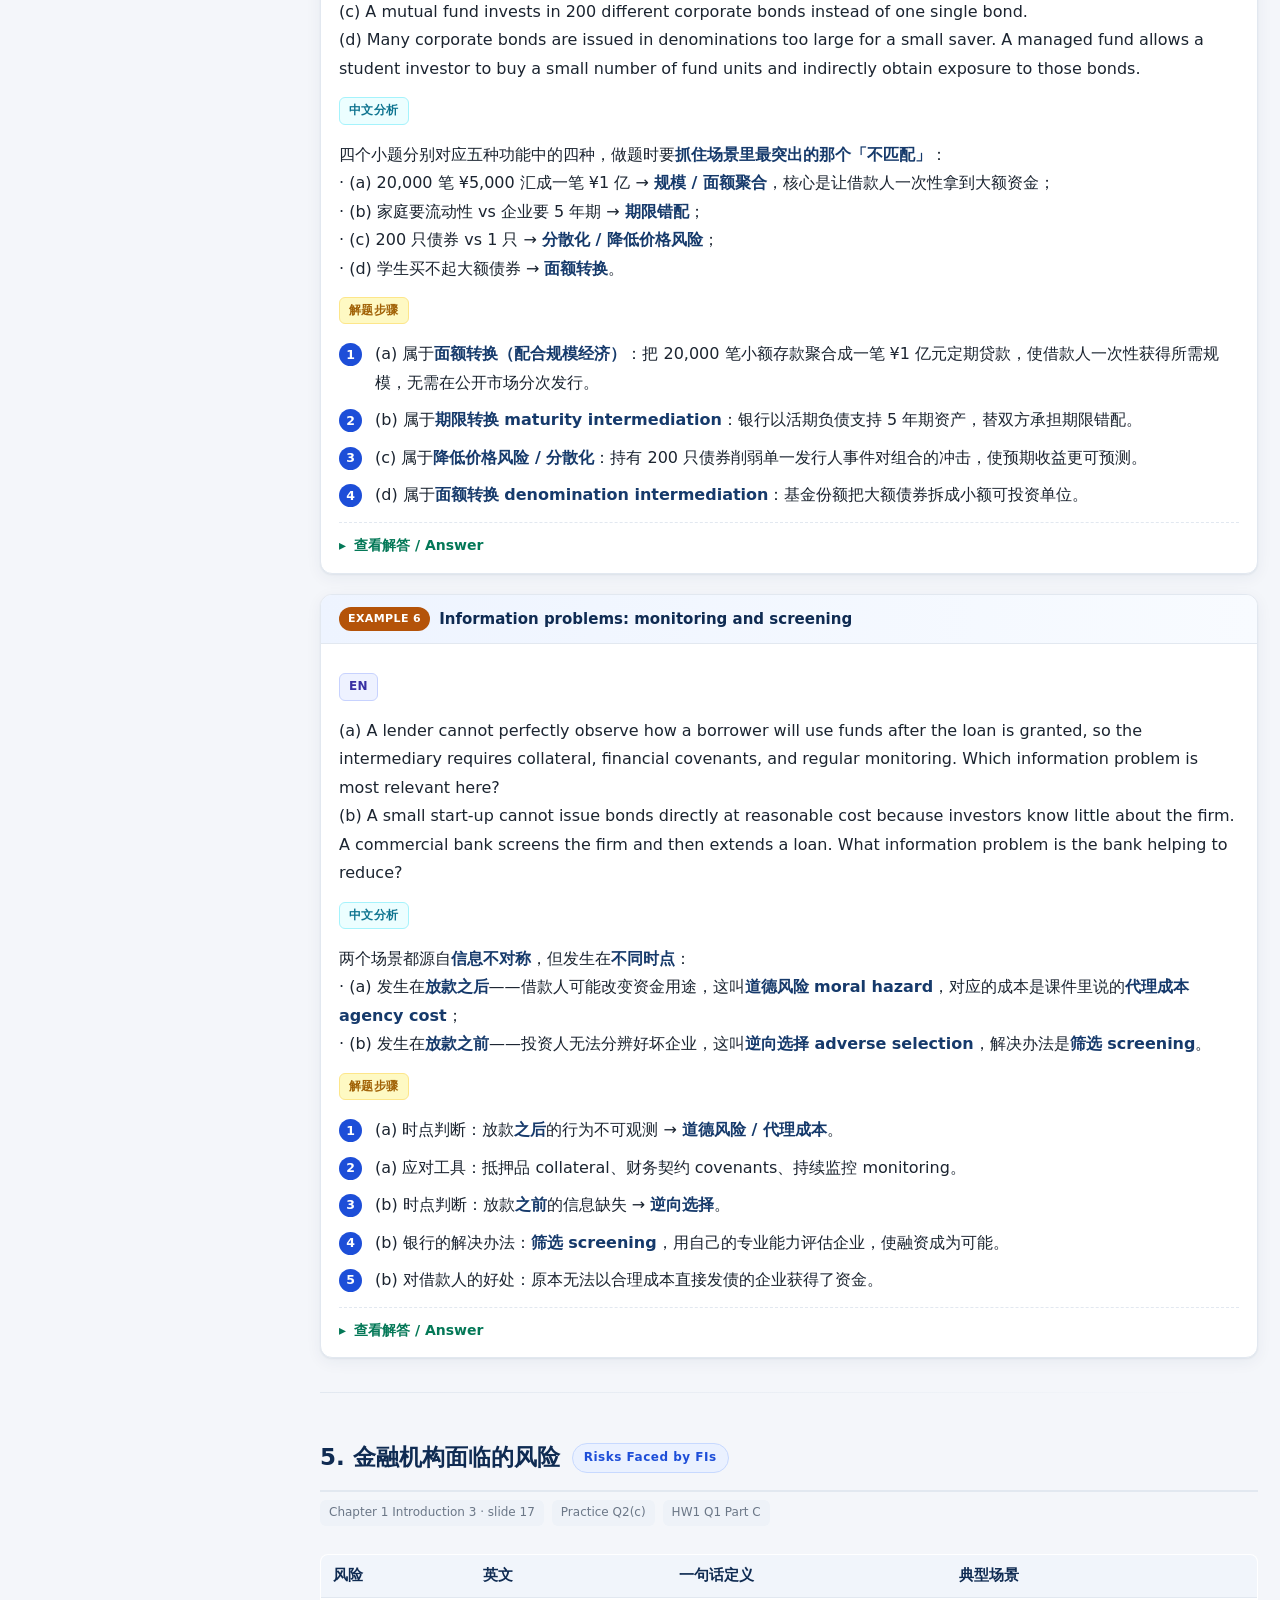
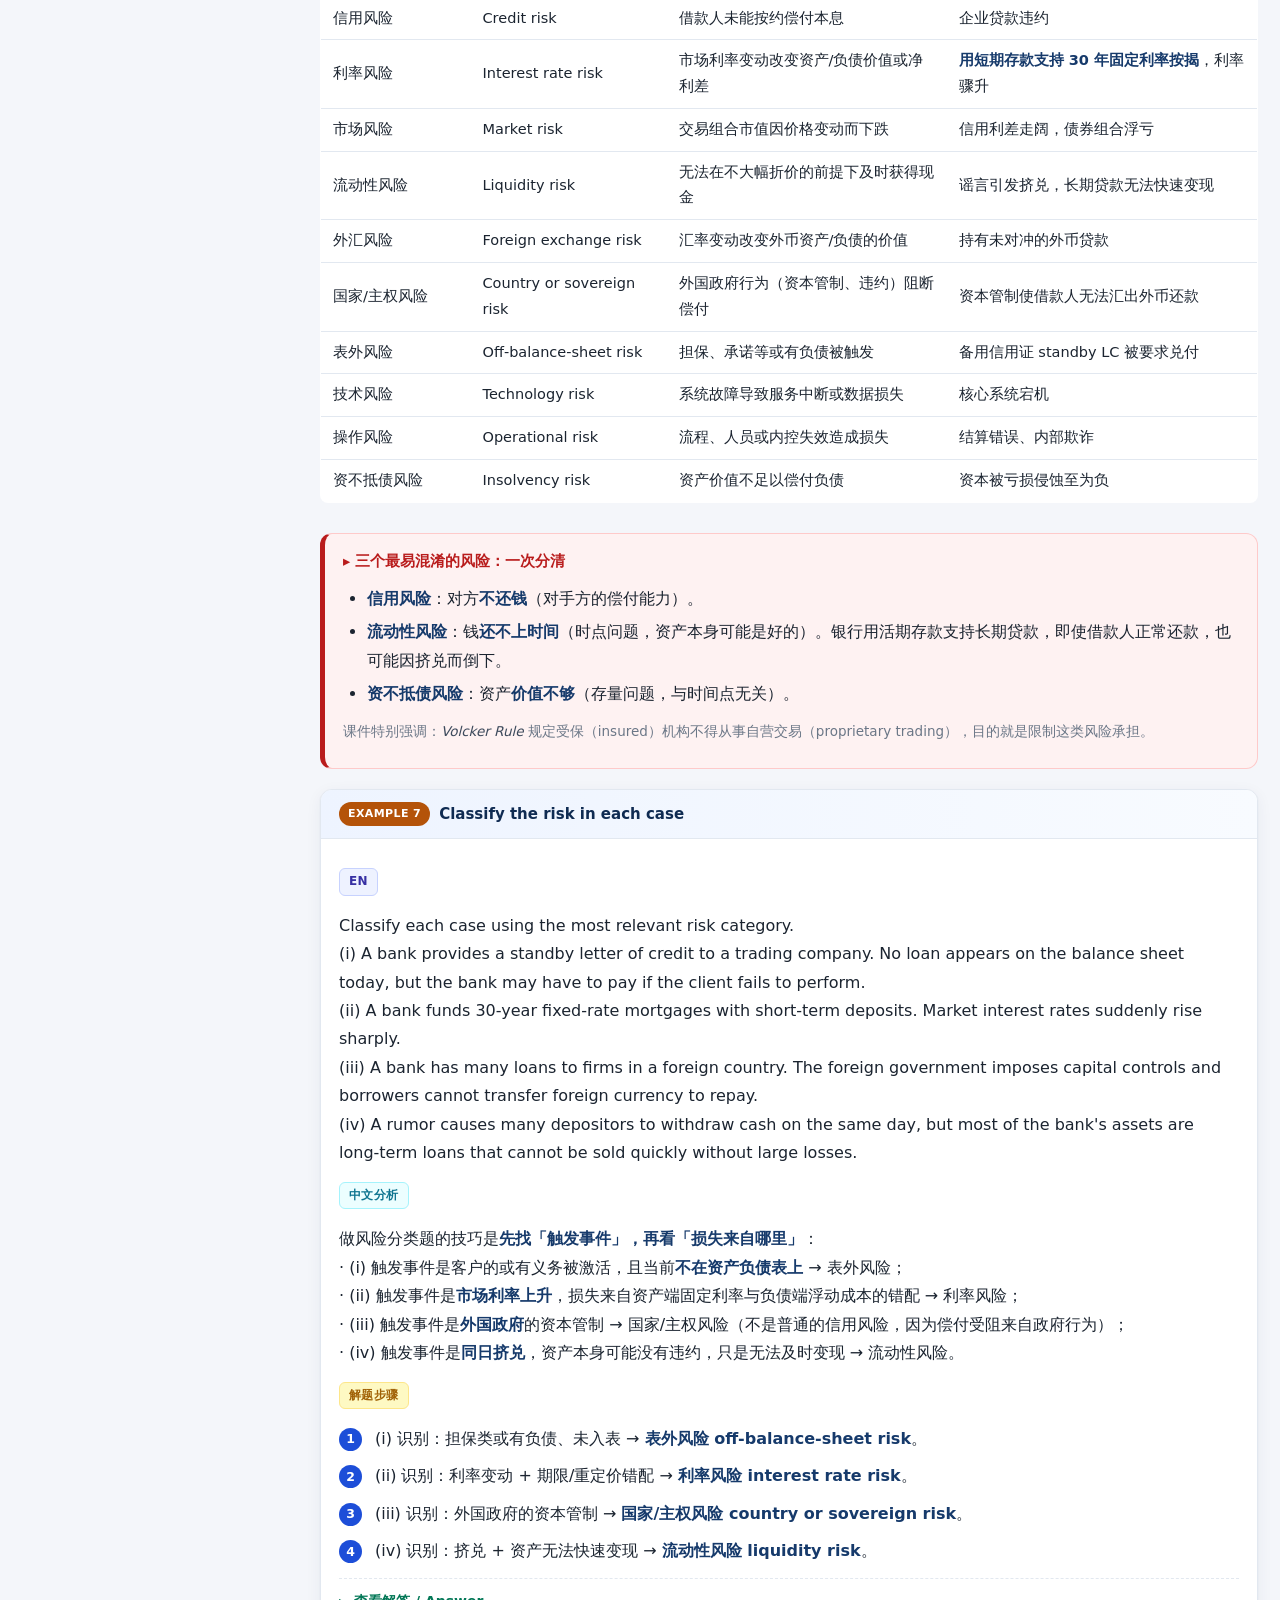
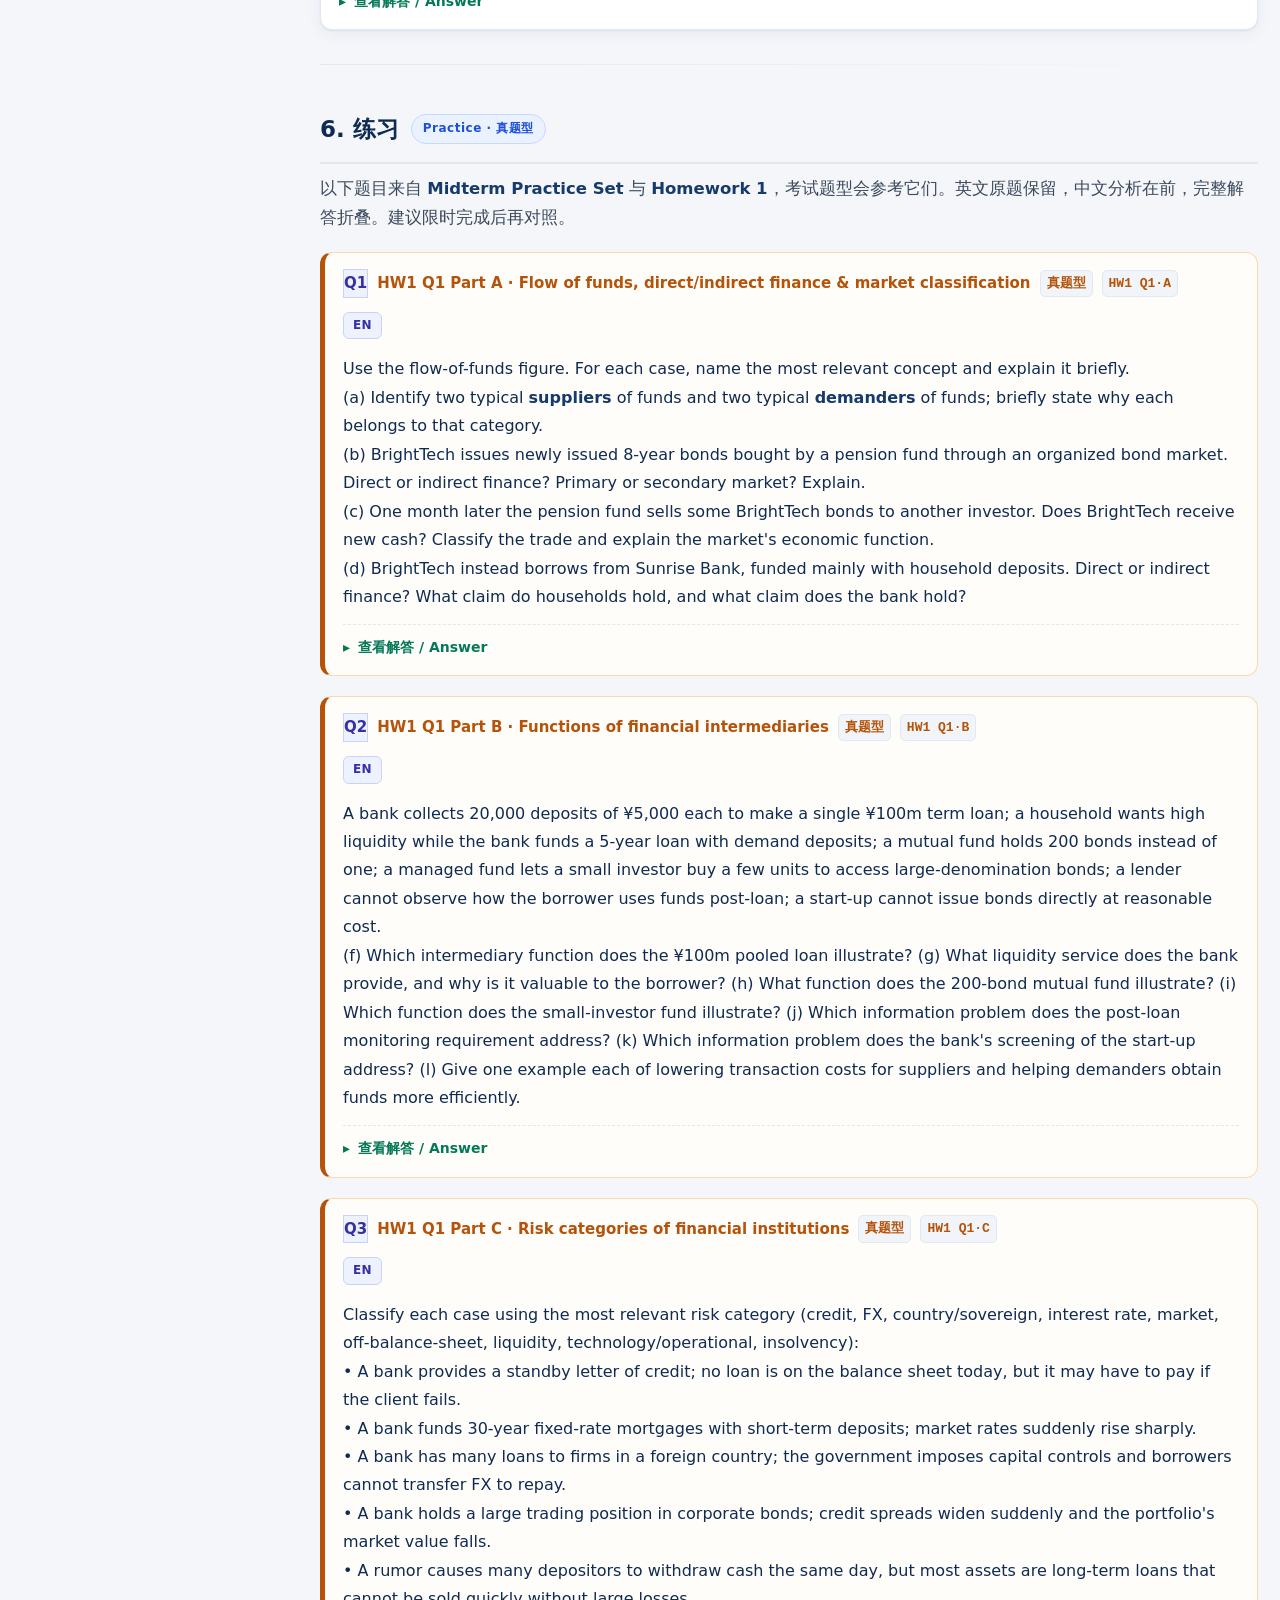
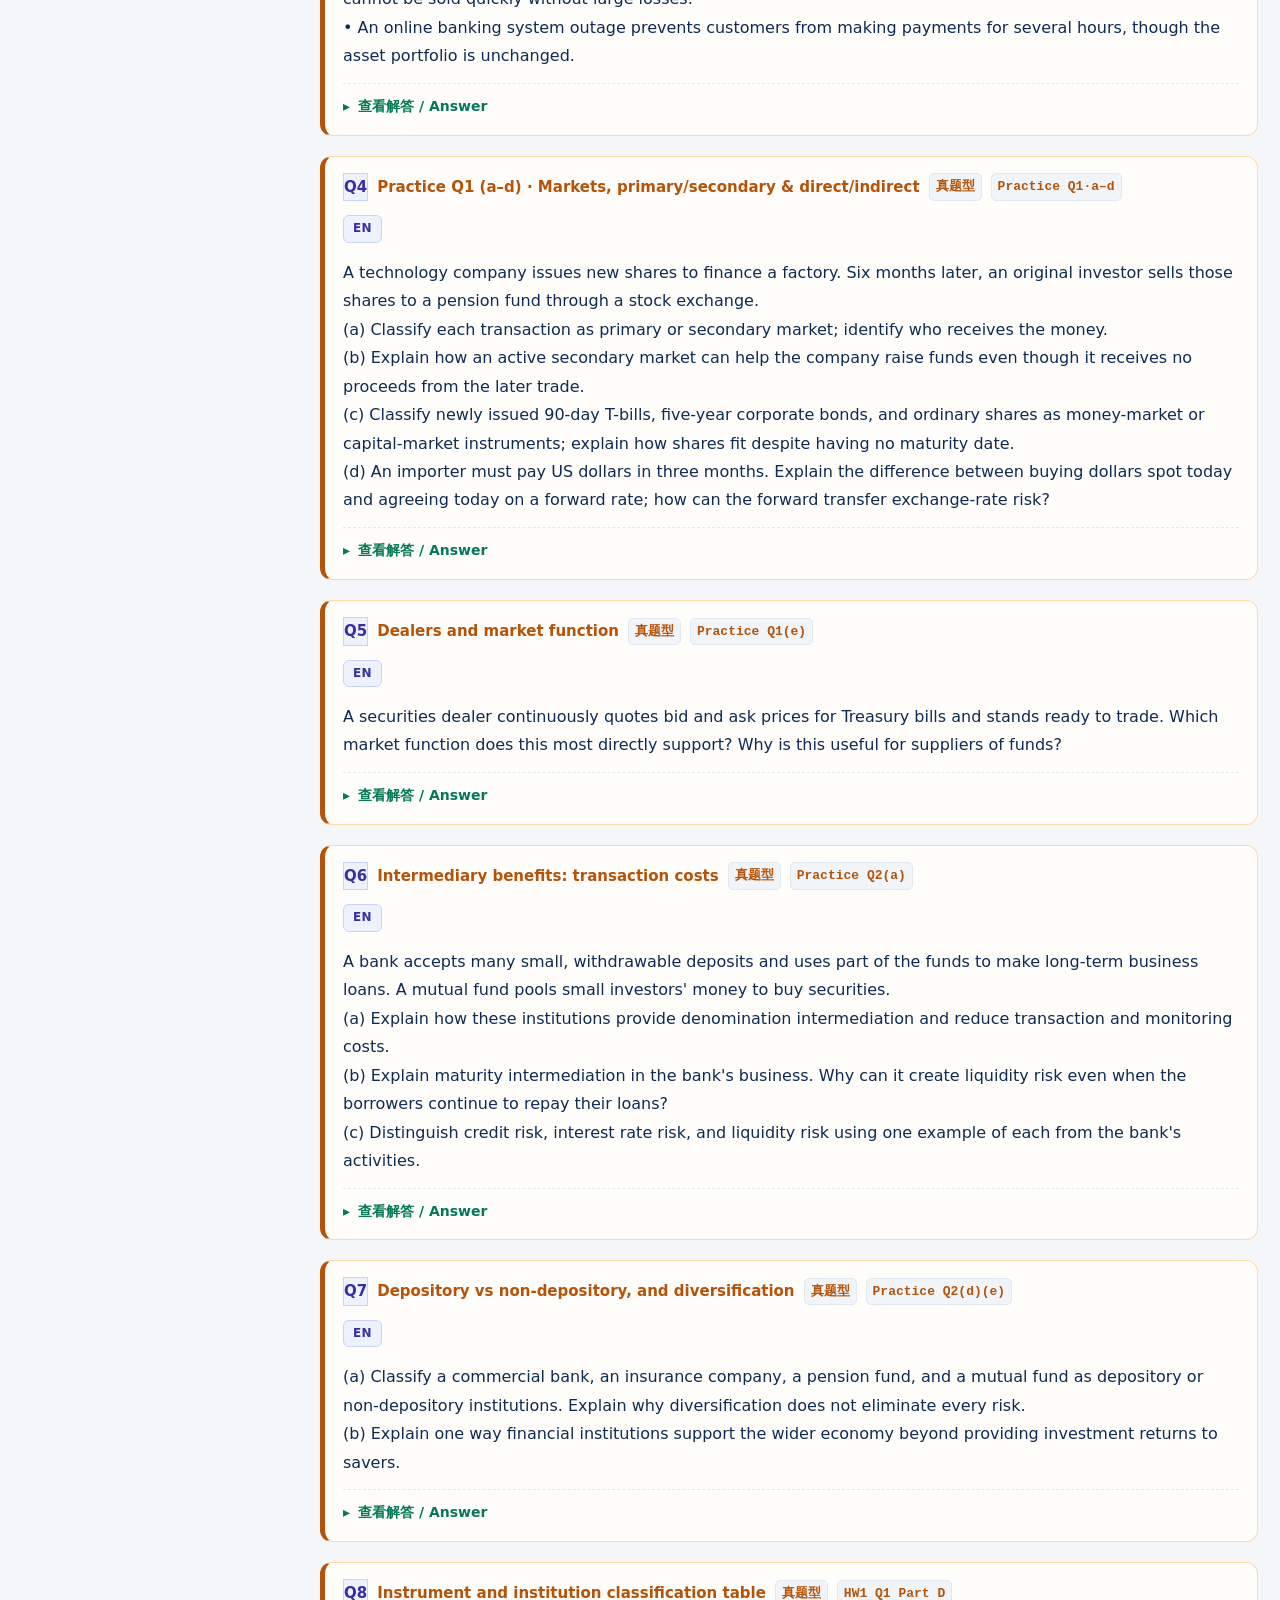
==== commit 24d655c5: "feat: 补齐 HW1 Q1 与 Mock Midterm Q1-Q4 全子题到对应主题练习区（part1/part2），更新首页计数" ====
--- a/part1-markets-institutions.html
+++ b/part1-markets-institutions.html
@@ -25,9 +25,9 @@
   window.addEventListener('load', function () { setTimeout(loadCdn, 400); });
 })();
 </script>
-    <script src="assets/figures.js"></script>
+    <script src="assets/figures.js?v=20261024b"></script>
     <script src="assets/mindmap.js"></script>
-    <script src="assets/marks.js?v=20261024b"></script>
+    <script src="assets/marks.js?v=20261027a"></script>
 </head>
 <body data-page="part1" data-root="">
 
@@ -574,6 +574,125 @@
       <p class="lede">以下题目来自 <strong>Midterm Practice Set</strong> 与 <strong>Homework 1</strong>，考试题型会参考它们。英文原题保留，中文分析在前，完整解答折叠。建议限时完成后再对照。</p>
 
       <div class="exercise" data-ex>
+        <div class="ex-title"><span class="lbl lbl-en">Q<span class="num"></span></span> HW1 Q1 Part A · Flow of funds, direct/indirect finance &amp; market classification <span class="kbd">真题型</span> <span class="kbd">HW1 Q1·A</span></div>
+        <div class="q-block">
+          <span class="lbl lbl-en">EN</span>
+          <p class="en-q">Use the flow-of-funds figure. For each case, name the most relevant concept and explain it briefly.
+          <br>(a) Identify two typical <b>suppliers</b> of funds and two typical <b>demanders</b> of funds; briefly state why each belongs to that category.
+          <br>(b) BrightTech issues newly issued 8-year bonds bought by a pension fund through an organized bond market. Direct or indirect finance? Primary or secondary market? Explain.
+          <br>(c) One month later the pension fund sells some BrightTech bonds to another investor. Does BrightTech receive new cash? Classify the trade and explain the market's economic function.
+          <br>(d) BrightTech instead borrows from Sunrise Bank, funded mainly with household deposits. Direct or indirect finance? What claim do households hold, and what claim does the bank hold?</p>
+        </div>
+        <details class="answer">
+          <summary>查看解答 / Answer</summary>
+          <div class="ans-body">
+            <div class="q-block"><span class="lbl lbl-cn">中文分析</span><p>判别两条主线：①资金是否<strong>直接</strong>流向借款人（直接融资 vs 间接融资）；②证券是否<strong>首次发行</strong>、资金是否进发行人账（一级 vs 二级）。供给方＝盈余部门，需求方＝赤字部门。</p></div>
+            <ol class="steps">
+              <li>(a) <strong>供给方</strong>：家庭（储蓄盈余收入）、有留存收益的企业（闲置现金）。<strong>需求方</strong>：企业（投资缺口）、政府（财政赤字）。</li>
+              <li>(b) 养老金直接持有 BrightTech 的一级证券 → <strong>直接融资</strong>；债券首次发行、BrightTech 收到钱 → <strong>一级市场</strong>。</li>
+              <li>(c) BrightTech <strong>收不到新现金</strong>；存量证券在投资者间换手 → <strong>二级市场</strong>；功能：为原始持有人提供<strong>流动性与价格发现</strong>，流动性越好、投资人要求回报越低，反而利于发行人未来再融资。</li>
+              <li>(d) 银行做资产转换 → <strong>间接融资</strong>；家庭持有对银行的<strong>存款索取权</strong>（二级索取权），银行持有对 BrightTech 的<strong>贷款索取权</strong>（一级索取权）。</li>
+            </ol>
+            <div class="q-block"><span class="lbl lbl-ans">EN Answer</span>
+              <p>(a) Suppliers: households (save surplus income), firms with retained earnings (idle cash). Demanders: corporations (investment gaps), governments (deficits).
+              <br>(b) The pension fund holds BrightTech's primary security directly → <b>direct finance</b>; newly issued bonds and BrightTech receives the cash → <b>primary market</b>.
+              <br>(c) BrightTech receives <b>no new cash</b>; the trade is <b>secondary-market</b>. Its function is to give the original holder liquidity and price discovery, which lowers the return investors require and thus helps future primary issuance.
+              <br>(d) <b>Indirect finance</b>: the bank is the intermediary. Households hold a <b>deposit claim</b> on the bank; the bank holds the <b>loan claim</b> on BrightTech.</p>
+            </div>
+            <div class="q-block"><span class="lbl lbl-ans">中文答案</span><p>(a) 供给方＝家庭、有留存收益的企业；需求方＝企业、政府。(b) 直接融资；一级市场。(c) BrightTech 不收新钱；二级市场，提供流动性与价格发现。(d) 间接融资；家庭持存款索取权，银行持贷款索取权。</p></div>
+          </div>
+        </details>
+      </div>
+
+      <div class="exercise" data-ex>
+        <div class="ex-title"><span class="lbl lbl-en">Q<span class="num"></span></span> HW1 Q1 Part B · Functions of financial intermediaries <span class="kbd">真题型</span> <span class="kbd">HW1 Q1·B</span></div>
+        <div class="q-block">
+          <span class="lbl lbl-en">EN</span>
+          <p class="en-q">A bank collects 20,000 deposits of ¥5,000 each to make a single ¥100m term loan; a household wants high liquidity while the bank funds a 5-year loan with demand deposits; a mutual fund holds 200 bonds instead of one; a managed fund lets a small investor buy a few units to access large-denomination bonds; a lender cannot observe how the borrower uses funds post-loan; a start-up cannot issue bonds directly at reasonable cost.
+          <br>(f) Which intermediary function does the ¥100m pooled loan illustrate? (g) What liquidity service does the bank provide, and why is it valuable to the borrower? (h) What function does the 200-bond mutual fund illustrate? (i) Which function does the small-investor fund illustrate? (j) Which information problem does the post-loan monitoring requirement address? (k) Which information problem does the bank's screening of the start-up address? (l) Give one example each of lowering transaction costs for suppliers and helping demanders obtain funds more efficiently.</p>
+        </div>
+        <details class="answer">
+          <summary>查看解答 / Answer</summary>
+          <div class="ans-body">
+            <div class="q-block"><span class="lbl lbl-cn">中文分析</span><p>六个小问对应中介的五大功能：<strong>面额转换、降低交易成本、流动性转换、分散化、信息处理（筛选与监督）</strong>，外加两类<strong>信息不对称</strong>问题（道德风险、逆向选择）。</p></div>
+            <ol class="steps">
+              <li>(f) <strong>面额转换（denomination intermediation）</strong>：把 2 万个小额存款聚成一笔 ¥1 亿贷款，让单一借款人拿到大额资金。</li>
+              <li>(g) 银行提供<strong>流动性服务</strong>：家庭持活期（随时可取），银行却提供 5 年定期贷款；对借款人有价值——不必担心存款人的提现需求，获得稳定长期资金。</li>
+              <li>(h) <strong>分散化（diversification）</strong>：持有 200 只债而非 1 只，降低个体违约对供给方的影响。</li>
+              <li>(i) <strong>面额转换</strong>：小额投资者买几份基金单位，间接获得大额债券敞口。</li>
+              <li>(j) <strong>道德风险（moral hazard）</strong>：贷后难观察资金用途，故要求抵押、契约与持续监督。</li>
+              <li>(k) <strong>逆向选择（adverse selection）</strong>：初创企业信息不对称、公众不敢买其债；银行筛选后放贷，使其获得信用通道。</li>
+              <li>(l) 供给方降成本：基金集合小额储蓄享受机构级交易费率；需求方提效率：银行聚合存款发放单笔大额贷款，企业无法零散募集。</li>
+            </ol>
+            <div class="q-block"><span class="lbl lbl-ans">EN Answer</span>
+              <p>(f) <b>Denomination intermediation</b> — pooling small deposits into one large loan. (g) The bank provides <b>liquidity transformation</b>: households get on-demand deposits while the bank funds an illiquid 5-year loan — valuable because the borrower gets stable long-term funding without bearing depositors' liquidity needs. (h) <b>Diversification</b> of idiosyncratic default risk. (i) <b>Denomination intermediation</b> for the small saver. (j) Post-loan <b>moral hazard</b> — hence collateral, covenants and monitoring. (k) <b>Adverse selection</b> — the bank screens the opaque start-up and then lends. (l) Supplier example: mutual fund pools savings to get institutional trading costs; demander example: bank aggregates deposits to make a single large loan a firm could not raise piecemeal.</p>
+            </div>
+            <div class="q-block"><span class="lbl lbl-ans">中文答案</span><p>(f) 面额转换；(g) 流动性转换，使借款人获得稳定长期资金；(h) 分散化；(i) 面额转换；(j) 道德风险；(k) 逆向选择；(l) 供给方＝基金降低交易成本，需求方＝银行聚合存款发放大额贷款。</p></div>
+          </div>
+        </details>
+      </div>
+
+      <div class="exercise" data-ex>
+        <div class="ex-title"><span class="lbl lbl-en">Q<span class="num"></span></span> HW1 Q1 Part C · Risk categories of financial institutions <span class="kbd">真题型</span> <span class="kbd">HW1 Q1·C</span></div>
+        <div class="q-block">
+          <span class="lbl lbl-en">EN</span>
+          <p class="en-q">Classify each case using the most relevant risk category (credit, FX, country/sovereign, interest rate, market, off-balance-sheet, liquidity, technology/operational, insolvency):
+          <br>• A bank provides a standby letter of credit; no loan is on the balance sheet today, but it may have to pay if the client fails.
+          <br>• A bank funds 30-year fixed-rate mortgages with short-term deposits; market rates suddenly rise sharply.
+          <br>• A bank has many loans to firms in a foreign country; the government imposes capital controls and borrowers cannot transfer FX to repay.
+          <br>• A bank holds a large trading position in corporate bonds; credit spreads widen suddenly and the portfolio's market value falls.
+          <br>• A rumor causes many depositors to withdraw cash the same day, but most assets are long-term loans that cannot be sold quickly without large losses.
+          <br>• An online banking system outage prevents customers from making payments for several hours, though the asset portfolio is unchanged.</p>
+        </div>
+        <details class="answer">
+          <summary>查看解答 / Answer</summary>
+          <div class="ans-body">
+            <div class="q-block"><span class="lbl lbl-cn">中文分析</span><p>风险分类的诀窍是抓住<strong>损失来源</strong>：是不是表外或有负债？是不是利率/汇率/价格变动？是不是没法及时变现？是不是系统/操作故障？</p></div>
+            <ol class="steps">
+              <li>备用信用证 → <strong>表外风险（off-balance-sheet risk）</strong>：当期无贷款，但是或有支付义务。</li>
+              <li>短存长贷 + 利率骤升 → <strong>利率风险（interest rate risk）</strong>：负债成本上升快于资产收益，净值被侵蚀。</li>
+              <li>外国贷款 + 资本管制无法汇回 → <strong>国家/主权风险（country/sovereign risk）</strong>。</li>
+              <li>公司债组合 + 信用利差走阔 → <strong>市场风险（market risk）</strong>（此处由信用利差驱动的价格风险）。</li>
+              <li>挤兑 + 资产长期难以变现 → <strong>流动性风险（liquidity risk）</strong>。</li>
+              <li>网银宕机 → <strong>操作/技术风险（operational/technology risk）</strong>：资产未变但服务中断。</li>
+            </ol>
+            <div class="q-block"><span class="lbl lbl-ans">EN Answer</span>
+              <p>• Standby letter of credit → <b>off-balance-sheet risk</b> (contingent liability). • Short deposits funding long fixed-rate mortgages when rates jump → <b>interest rate risk</b>. • Foreign loans blocked by capital controls → <b>country/sovereign risk</b>. • Corporate-bond position losing value as spreads widen → <b>market risk</b>. • Deposit run against long-term illiquid assets → <b>liquidity risk</b>. • Online-banking outage → <b>operational/technology risk</b>.</p>
+            </div>
+            <div class="q-block"><span class="lbl lbl-ans">中文答案</span><p>表外风险；利率风险；国家/主权风险；市场风险；流动性风险；操作/技术风险。</p></div>
+          </div>
+        </details>
+      </div>
+
+      <div class="exercise" data-ex>
+        <div class="ex-title"><span class="lbl lbl-en">Q<span class="num"></span></span> Practice Q1 (a–d) · Markets, primary/secondary &amp; direct/indirect <span class="kbd">真题型</span> <span class="kbd">Practice Q1·a–d</span></div>
+        <div class="q-block">
+          <span class="lbl lbl-en">EN</span>
+          <p class="en-q">A technology company issues new shares to finance a factory. Six months later, an original investor sells those shares to a pension fund through a stock exchange.
+          <br>(a) Classify each transaction as primary or secondary market; identify who receives the money.
+          <br>(b) Explain how an active secondary market can help the company raise funds even though it receives no proceeds from the later trade.
+          <br>(c) Classify newly issued 90-day T-bills, five-year corporate bonds, and ordinary shares as money-market or capital-market instruments; explain how shares fit despite having no maturity date.
+          <br>(d) An importer must pay US dollars in three months. Explain the difference between buying dollars spot today and agreeing today on a forward rate; how can the forward transfer exchange-rate risk?</p>
+        </div>
+        <details class="answer">
+          <summary>查看解答 / Answer</summary>
+          <div class="ans-body">
+            <div class="q-block"><span class="lbl lbl-cn">中文分析</span><p>与 HW1 Q1 Part A 是同一组概念但<strong>场景不同</strong>（科技公司/养老金 vs BrightTech/银行）。判据不变：钱是否进发行人账＝一级；投资者间换手＝二级；期限 ≤1 年＝货币。股票无到期日但期限无限长 → 归入资本市场。</p></div>
+            <ol class="steps">
+              <li>(a) 发行新股＝<strong>一级市场</strong>，公司收钱；6 个月后投资者间转售＝<strong>二级市场</strong>，原投资者收钱（公司收 ¥0）。</li>
+              <li>(b) 活跃二级市场提供<strong>流动性</strong>，降低投资人要求回报 → 公司未来增发定价更高、融资成本更低。</li>
+              <li>(c) 90 天 T-bill＝<strong>货币市场（债）</strong>；5 年公司债＝<strong>资本市场（债）</strong>；普通股＝<strong>资本市场（股权）</strong>；股票无到期日，但视作<strong>无限期</strong>长期融资，故属资本市场。</li>
+              <li>(d) <strong>即期</strong>＝今天按当前汇率换美元并持有；<strong>远期</strong>＝今天锁定 3 个月后的汇率。远期把汇率不确定性与对手方交换，进口商把本币成本的不确定性转嫁出去。</li>
+            </ol>
+            <div class="q-block"><span class="lbl lbl-ans">EN Answer</span>
+              <p>(a) New-share issue = <b>primary market</b> (company receives); later exchange sale = <b>secondary market</b> (original investor receives, company receives nothing). (b) A liquid secondary market lowers the return investors require, lowering the company's future cost of equity. (c) 90-day T-bill = <b>money market, debt</b>; 5-year corporate bond = <b>capital market, debt</b>; ordinary shares = <b>capital market, equity</b> — equity has no maturity but is perpetual long-term financing. (d) Spot exchanges currency now; a forward fixes the rate for a future payment, transferring exchange-rate risk to the counterparty.</p>
+            </div>
+            <div class="q-block"><span class="lbl lbl-ans">中文答案</span><p>(a) 一级市场（公司收钱）/二级市场（原投资者收钱）。(b) 流动性压低要求回报、降低未来融资成本。(c) 货币市场债／资本市场债／资本市场股权；股票无限期故属资本市场。(d) 即期现在换、远期锁未来汇率，把汇率风险转给对手方。</p></div>
+          </div>
+        </details>
+      </div>
+
+      <div class="exercise" data-ex>
         <div class="ex-title"><span class="lbl lbl-en">Q<span class="num"></span></span> Dealers and market function <span class="kbd">真题型</span> <span class="kbd">Practice Q1(e)</span></div>
         <div class="q-block">
           <span class="lbl lbl-en">EN</span>
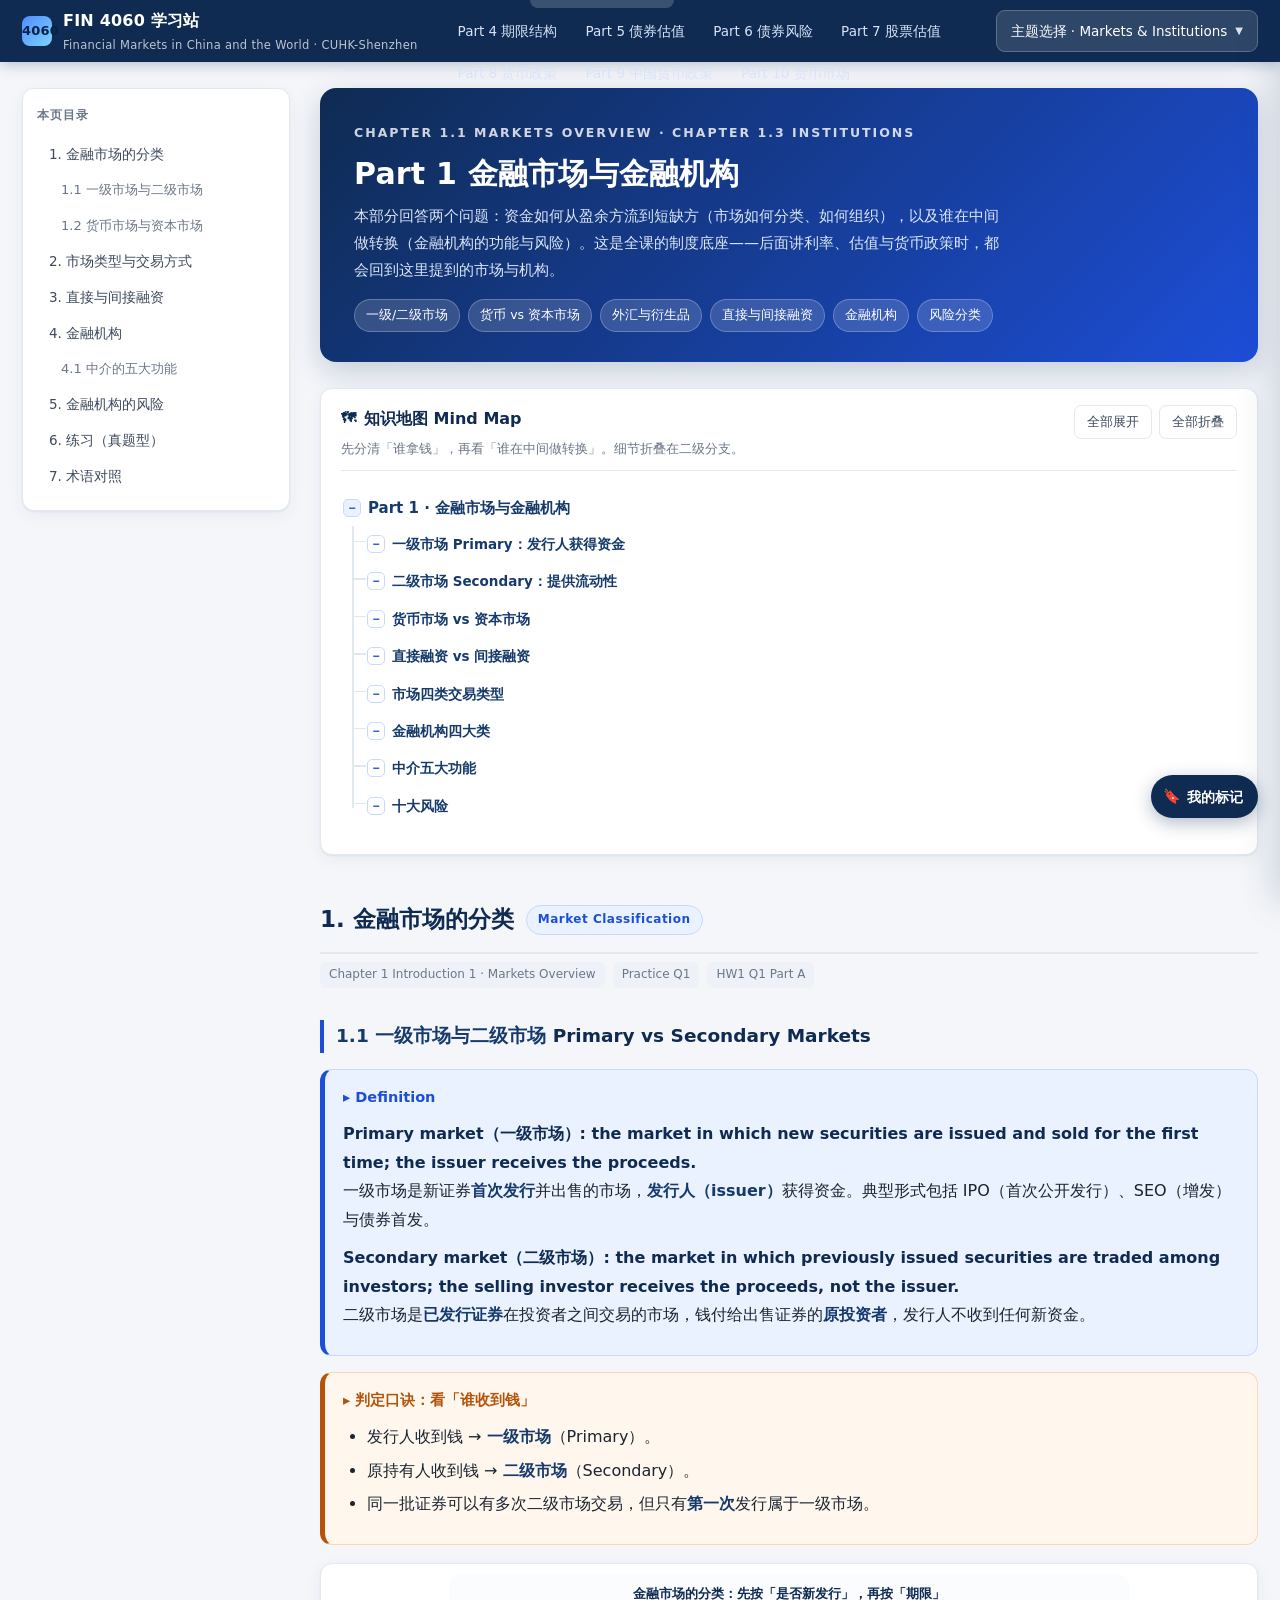
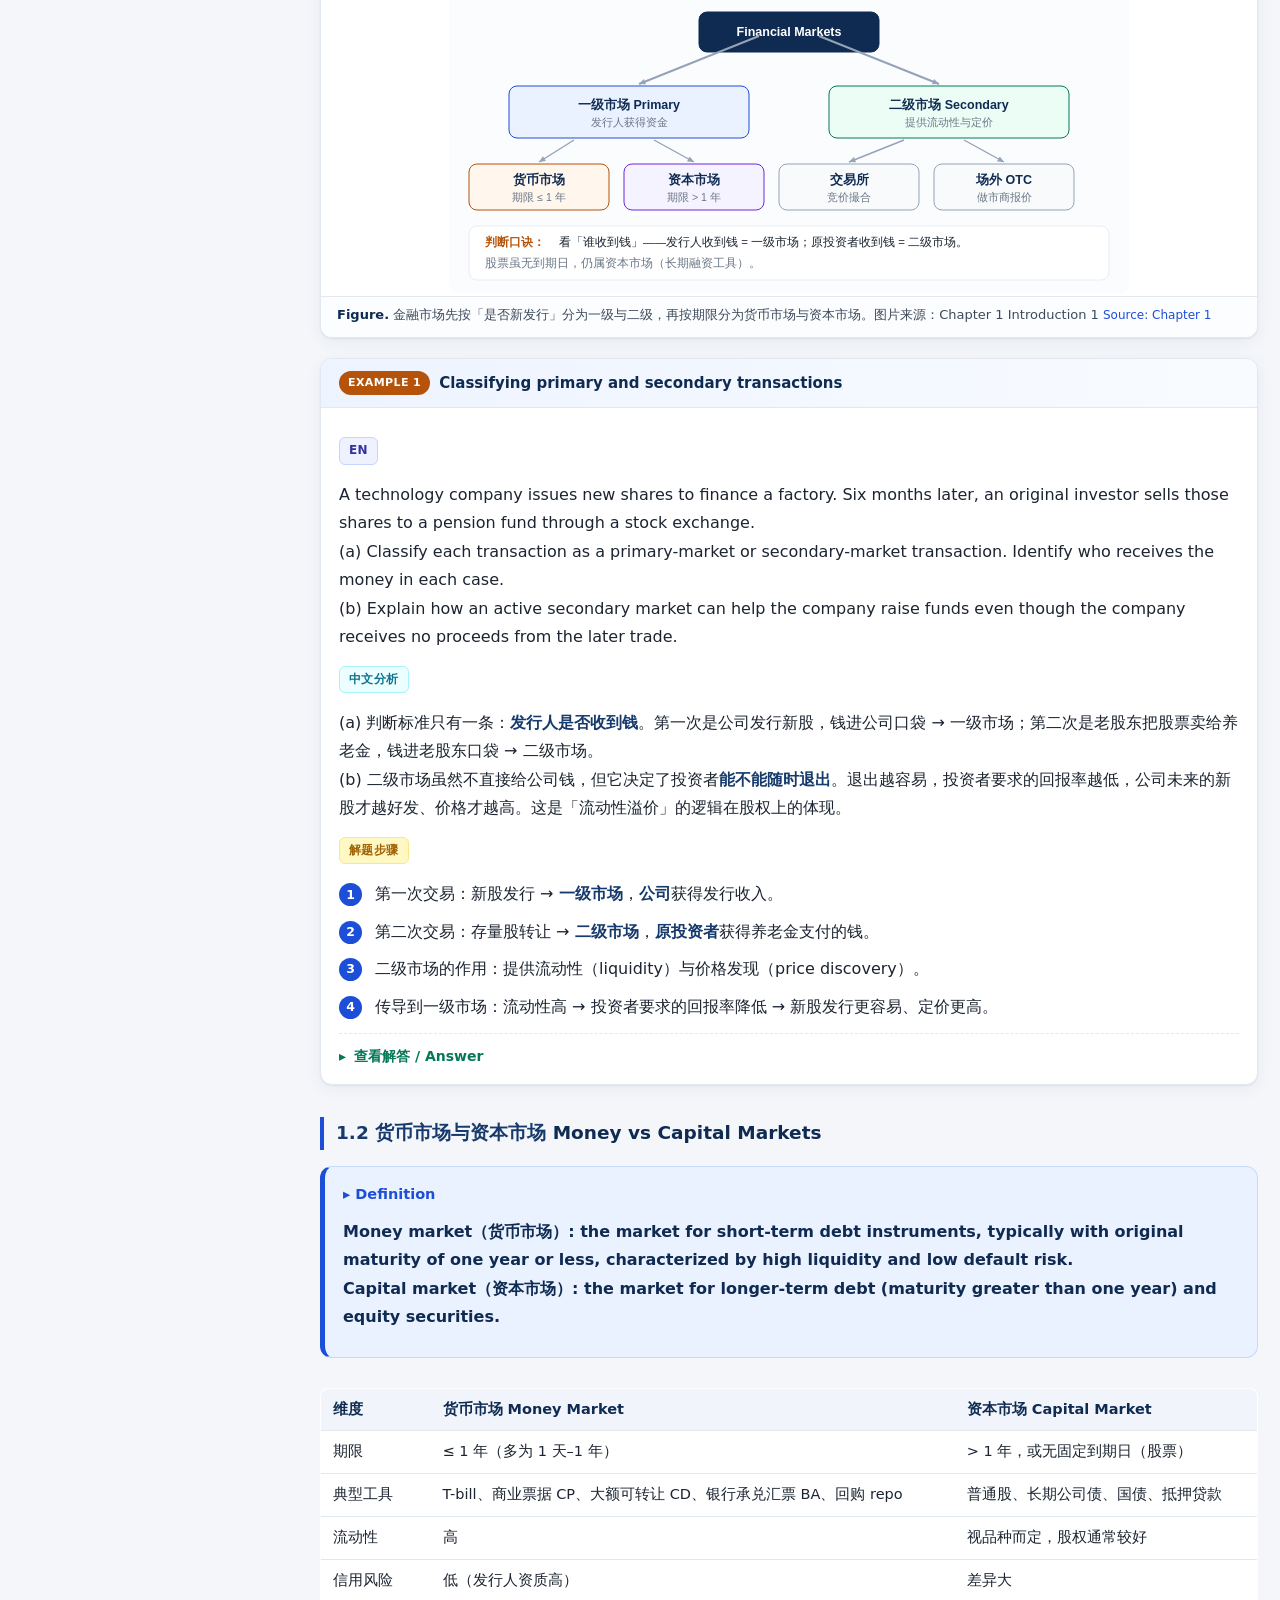
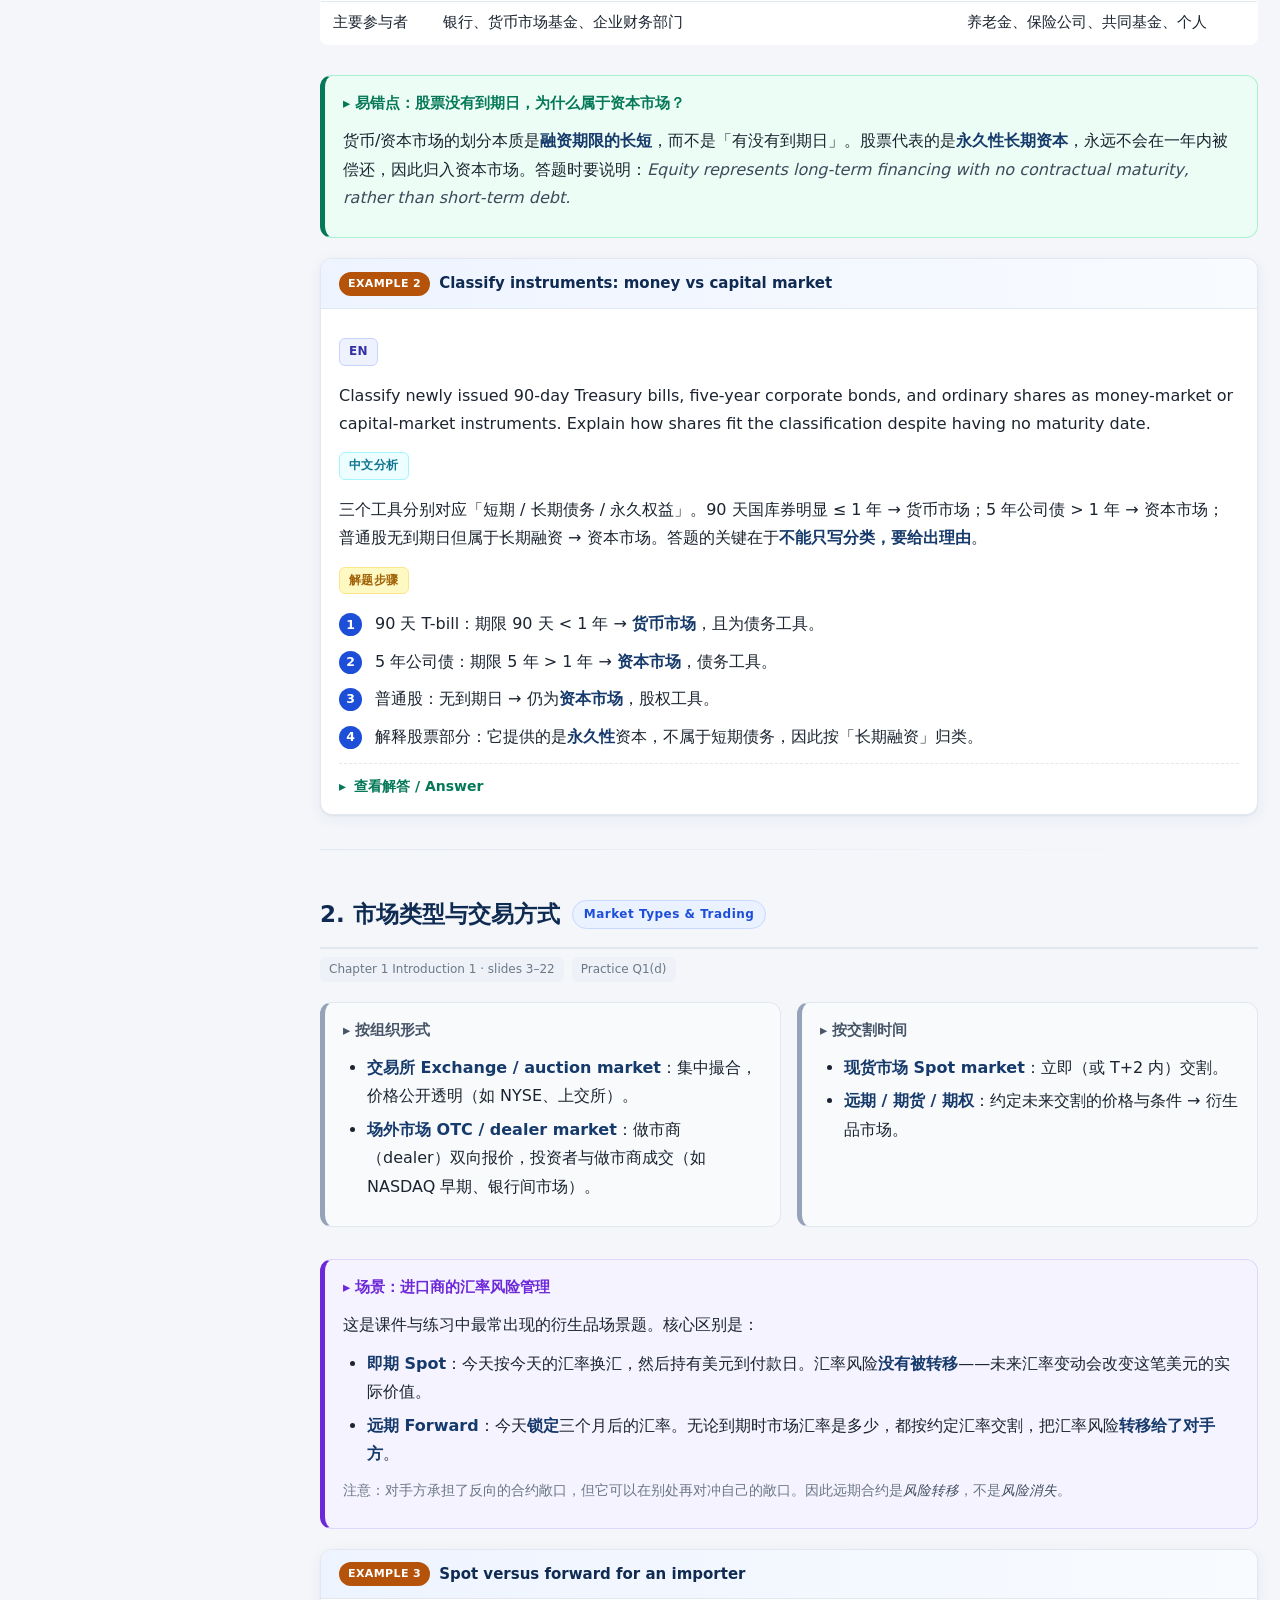
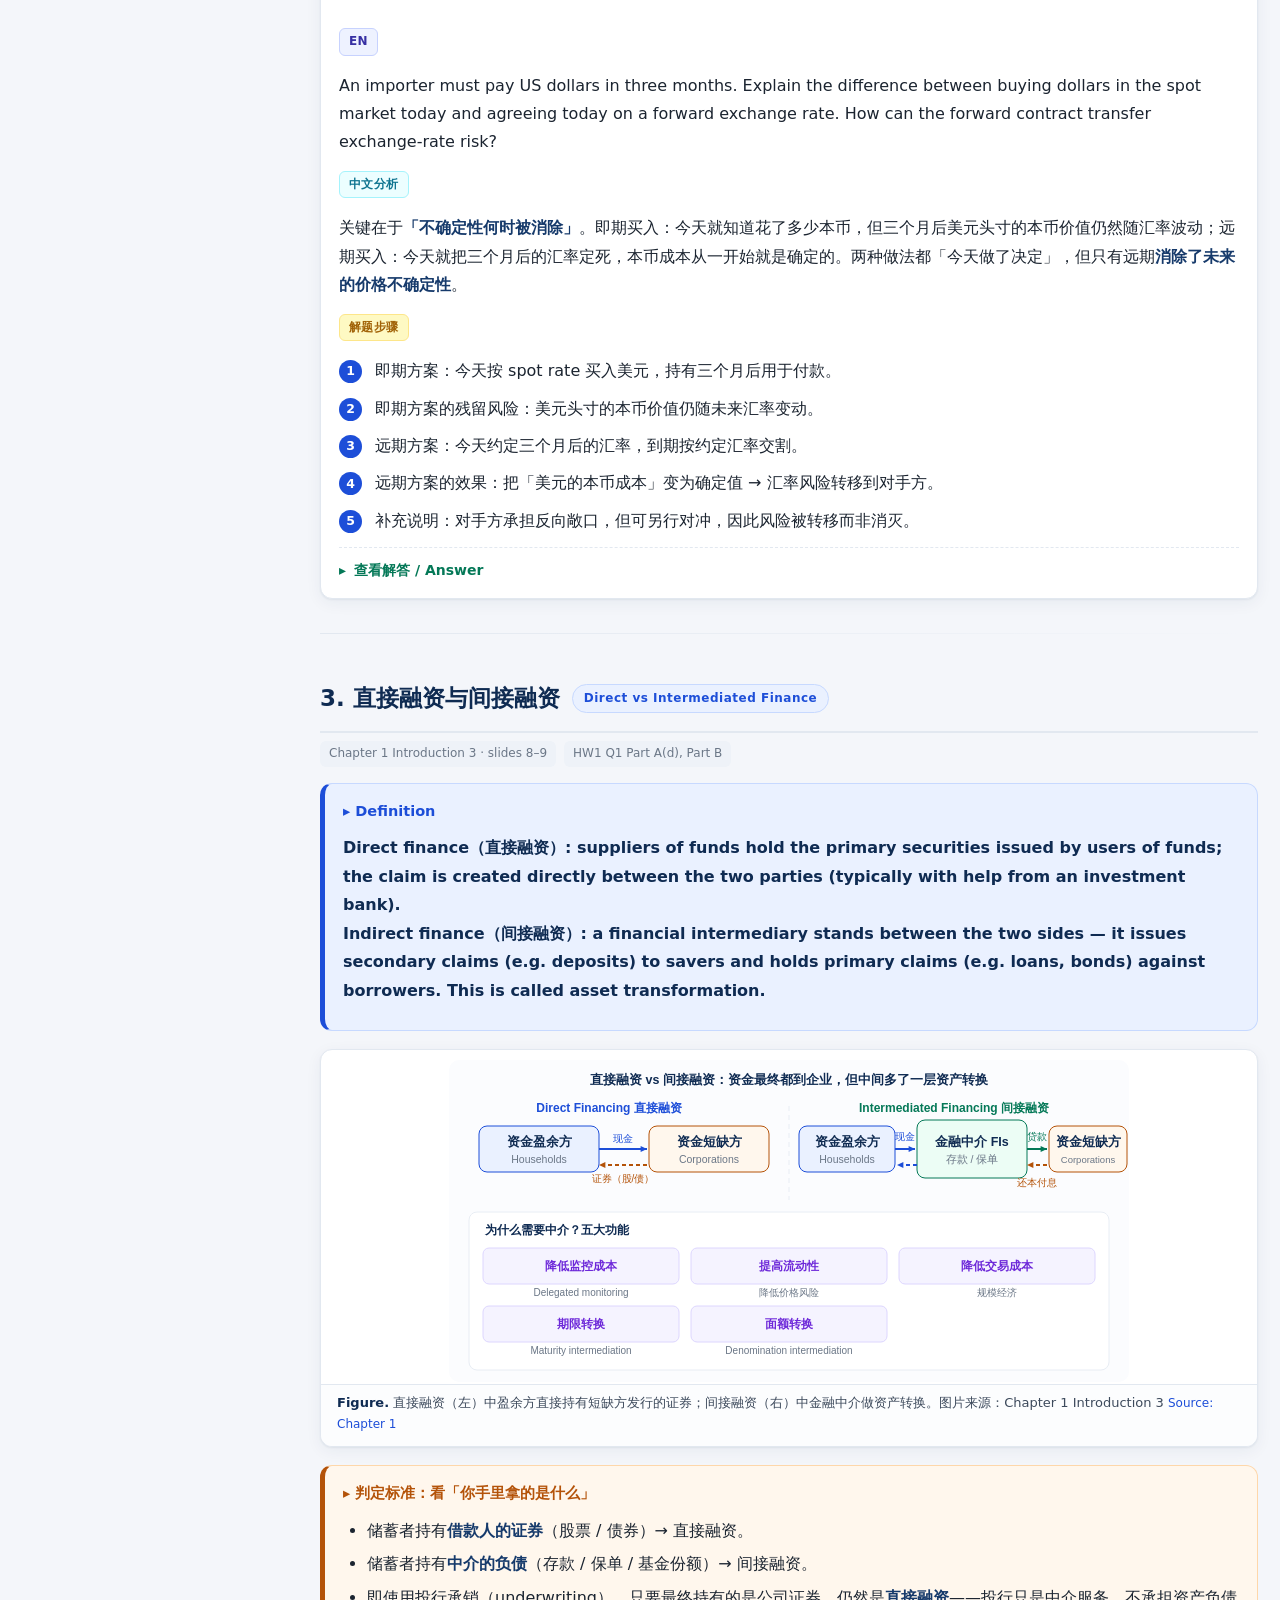
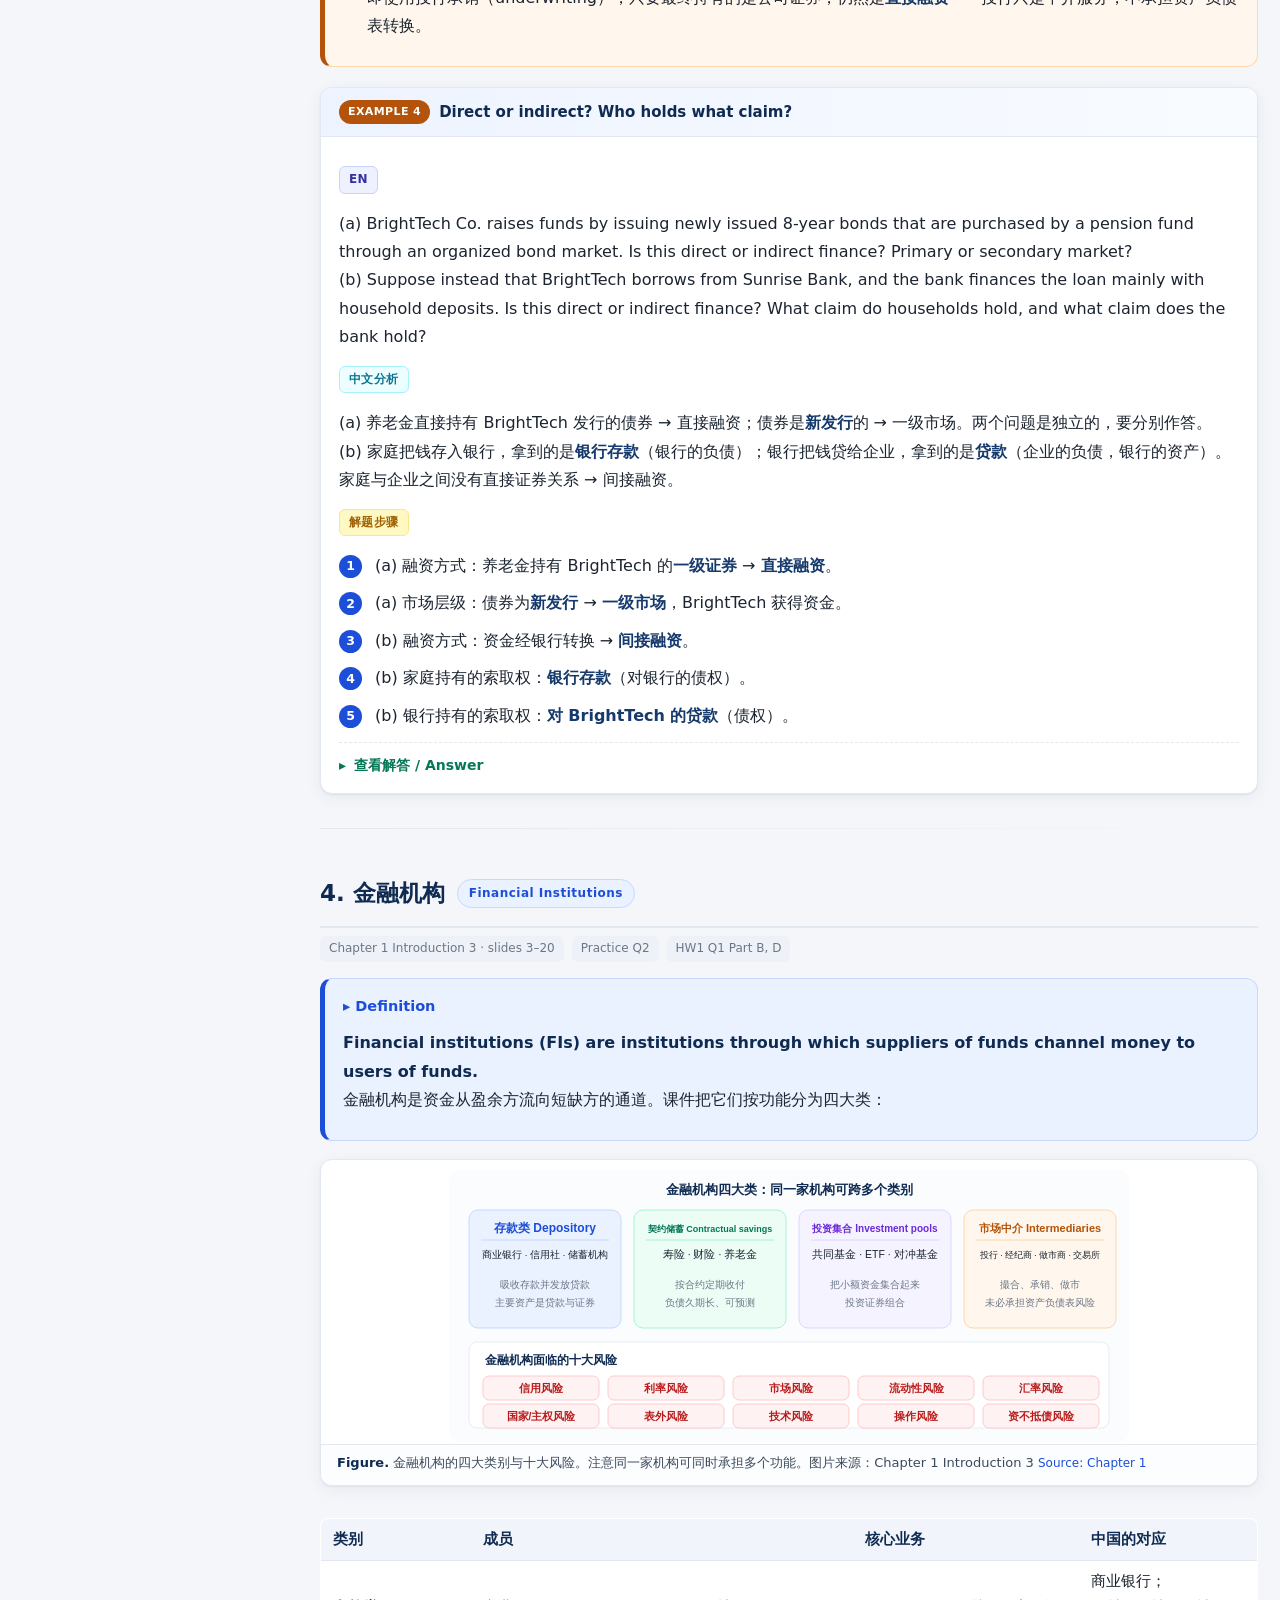
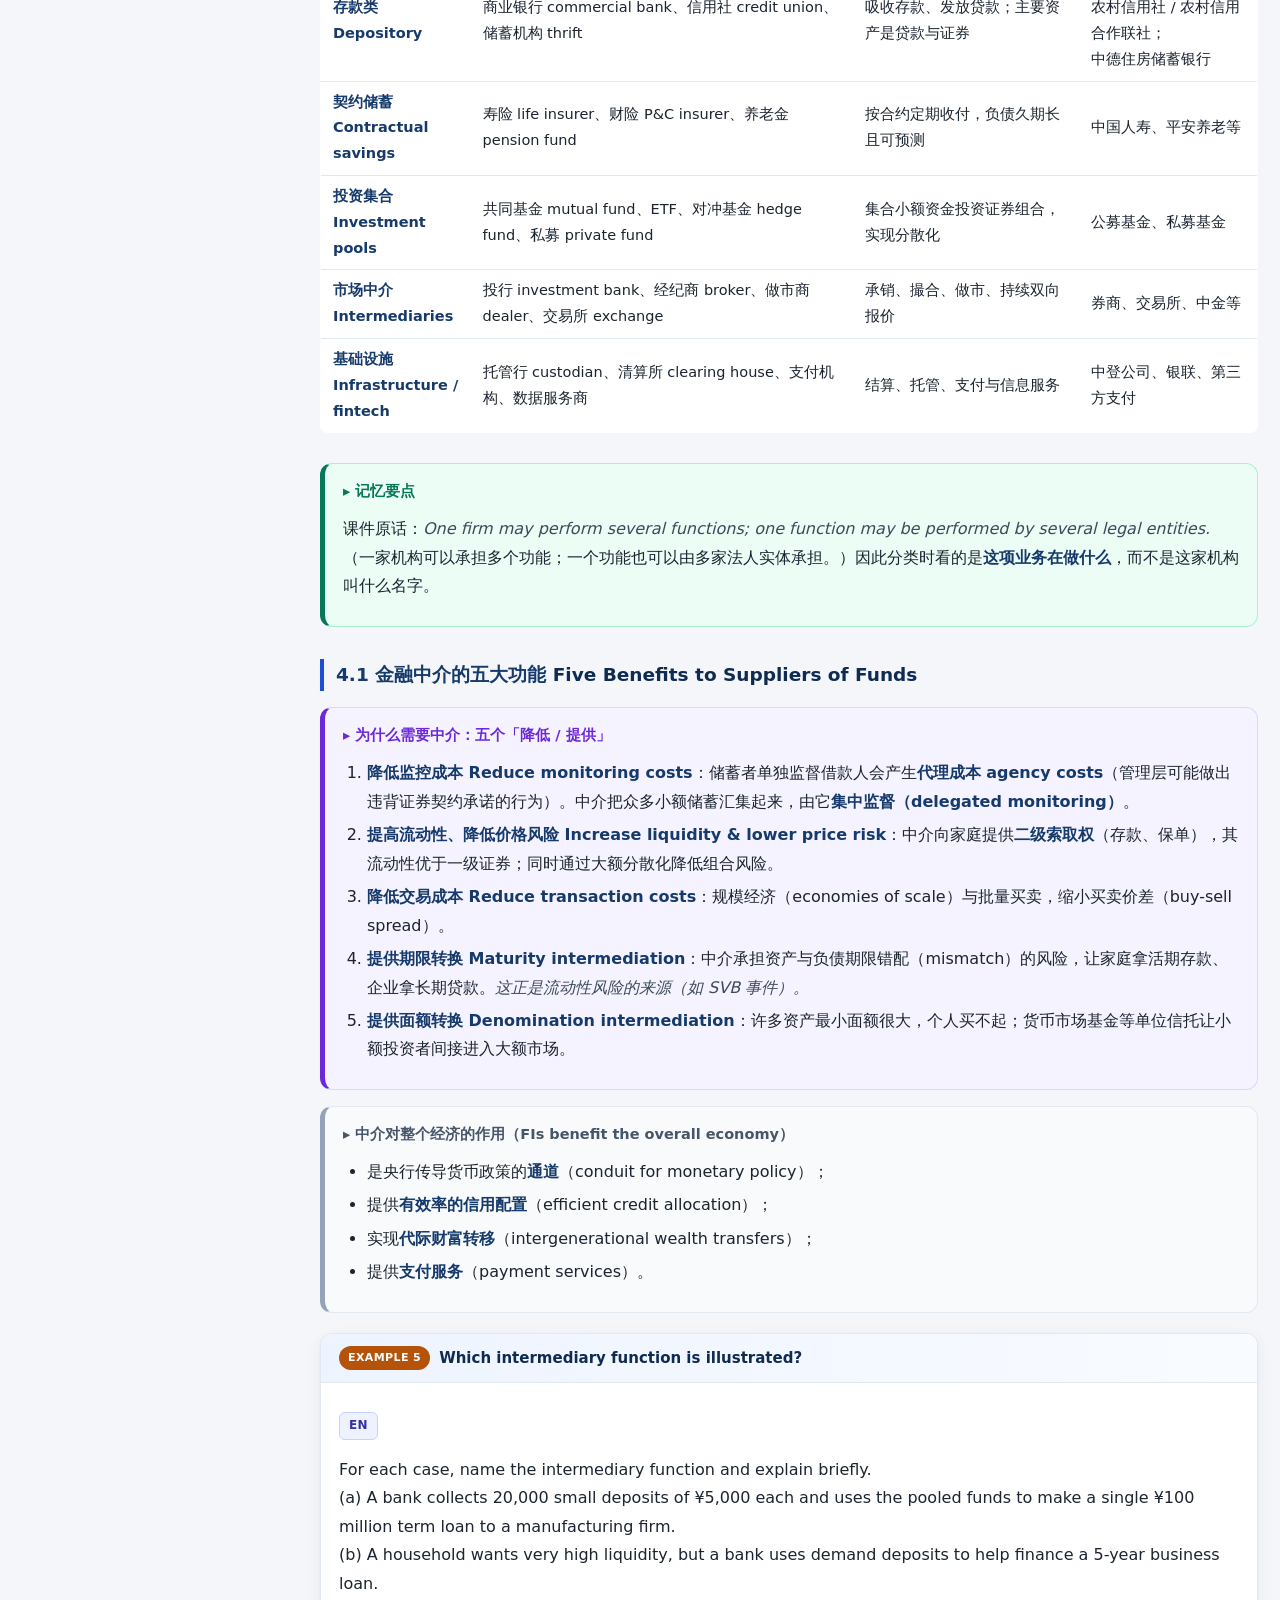
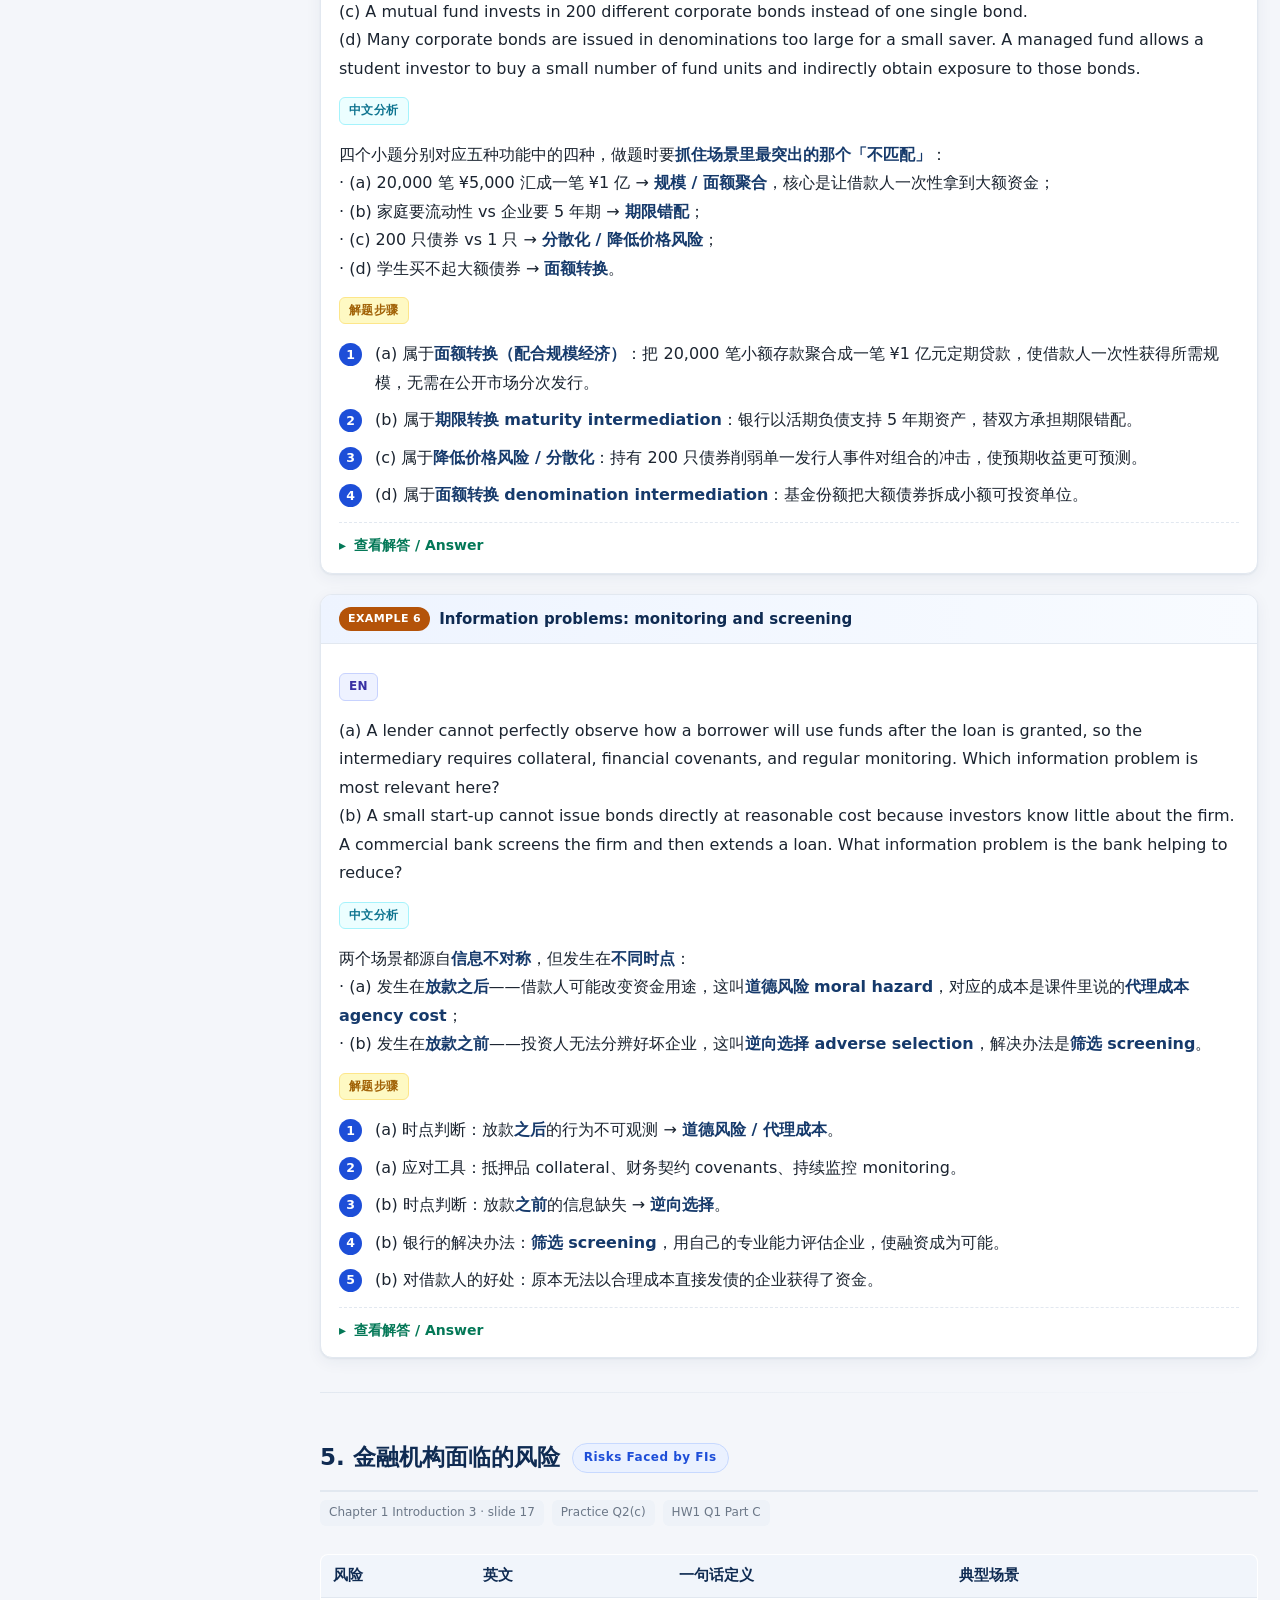
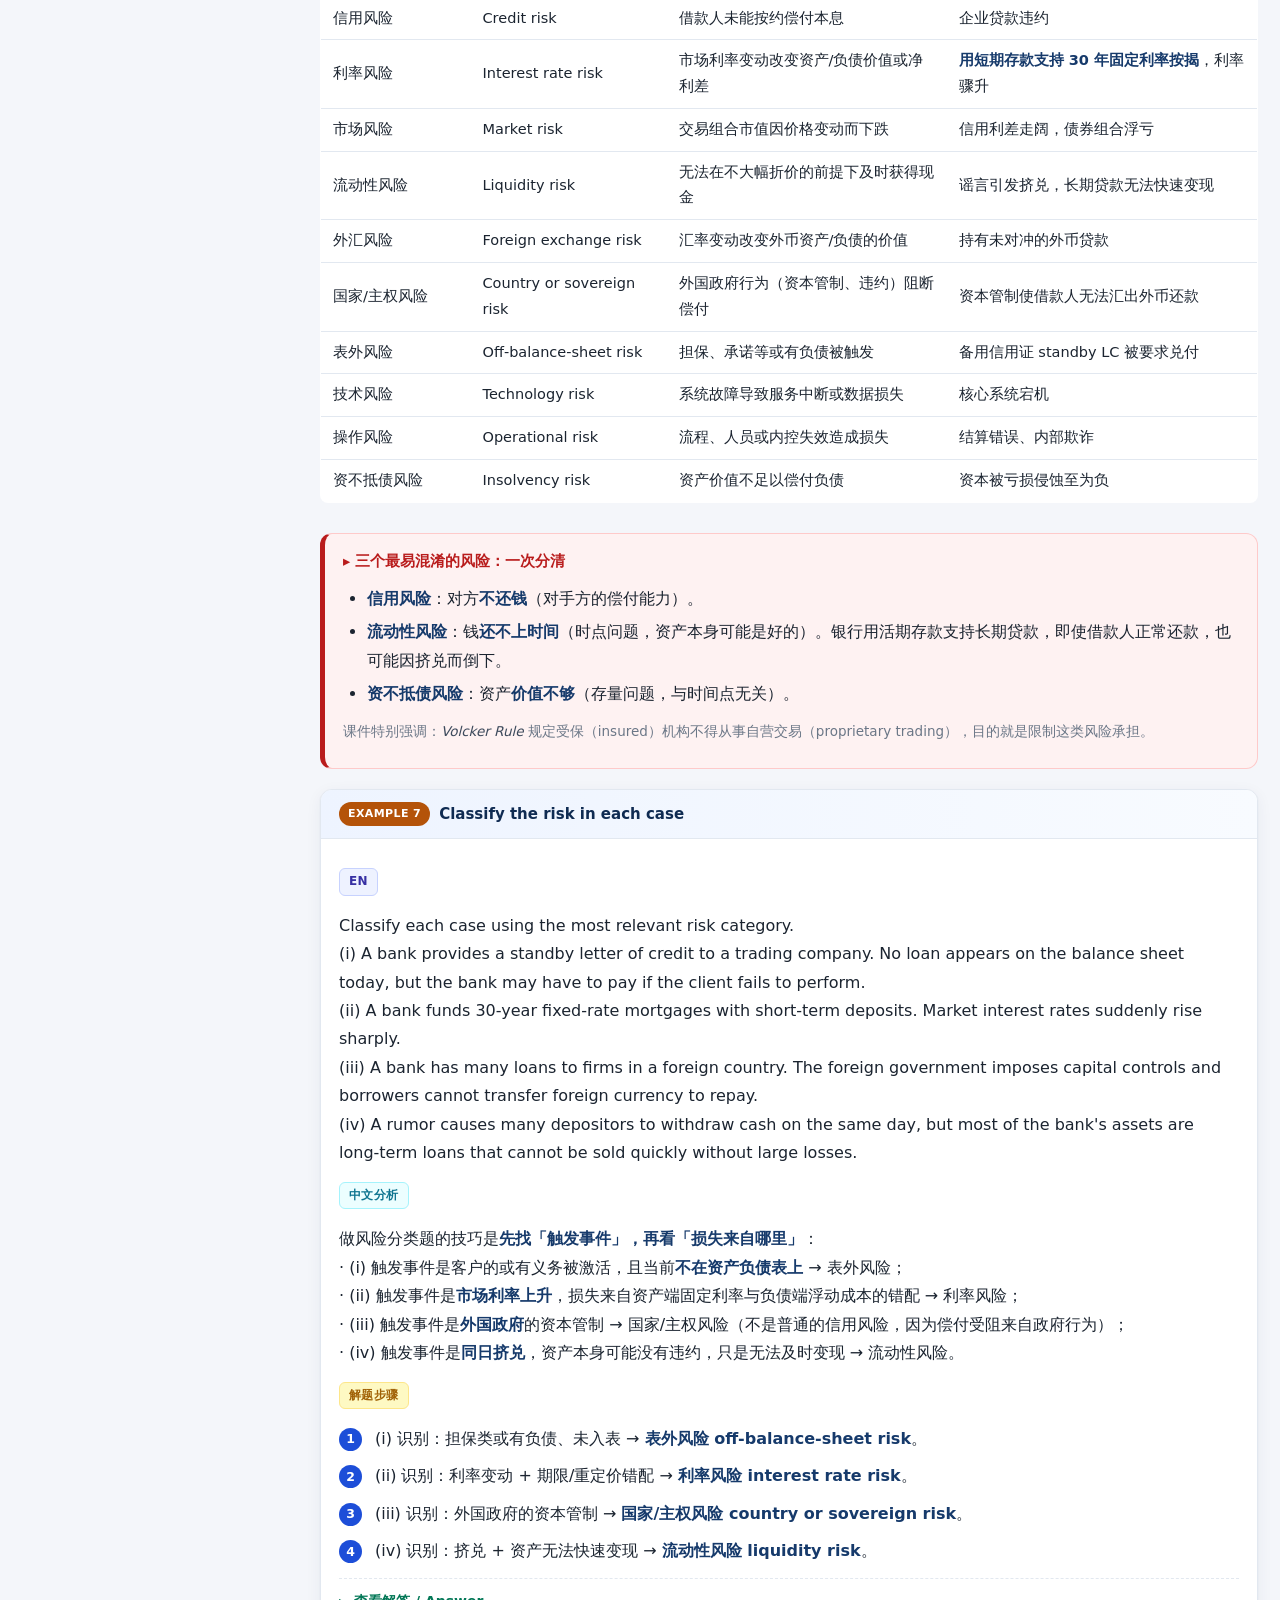
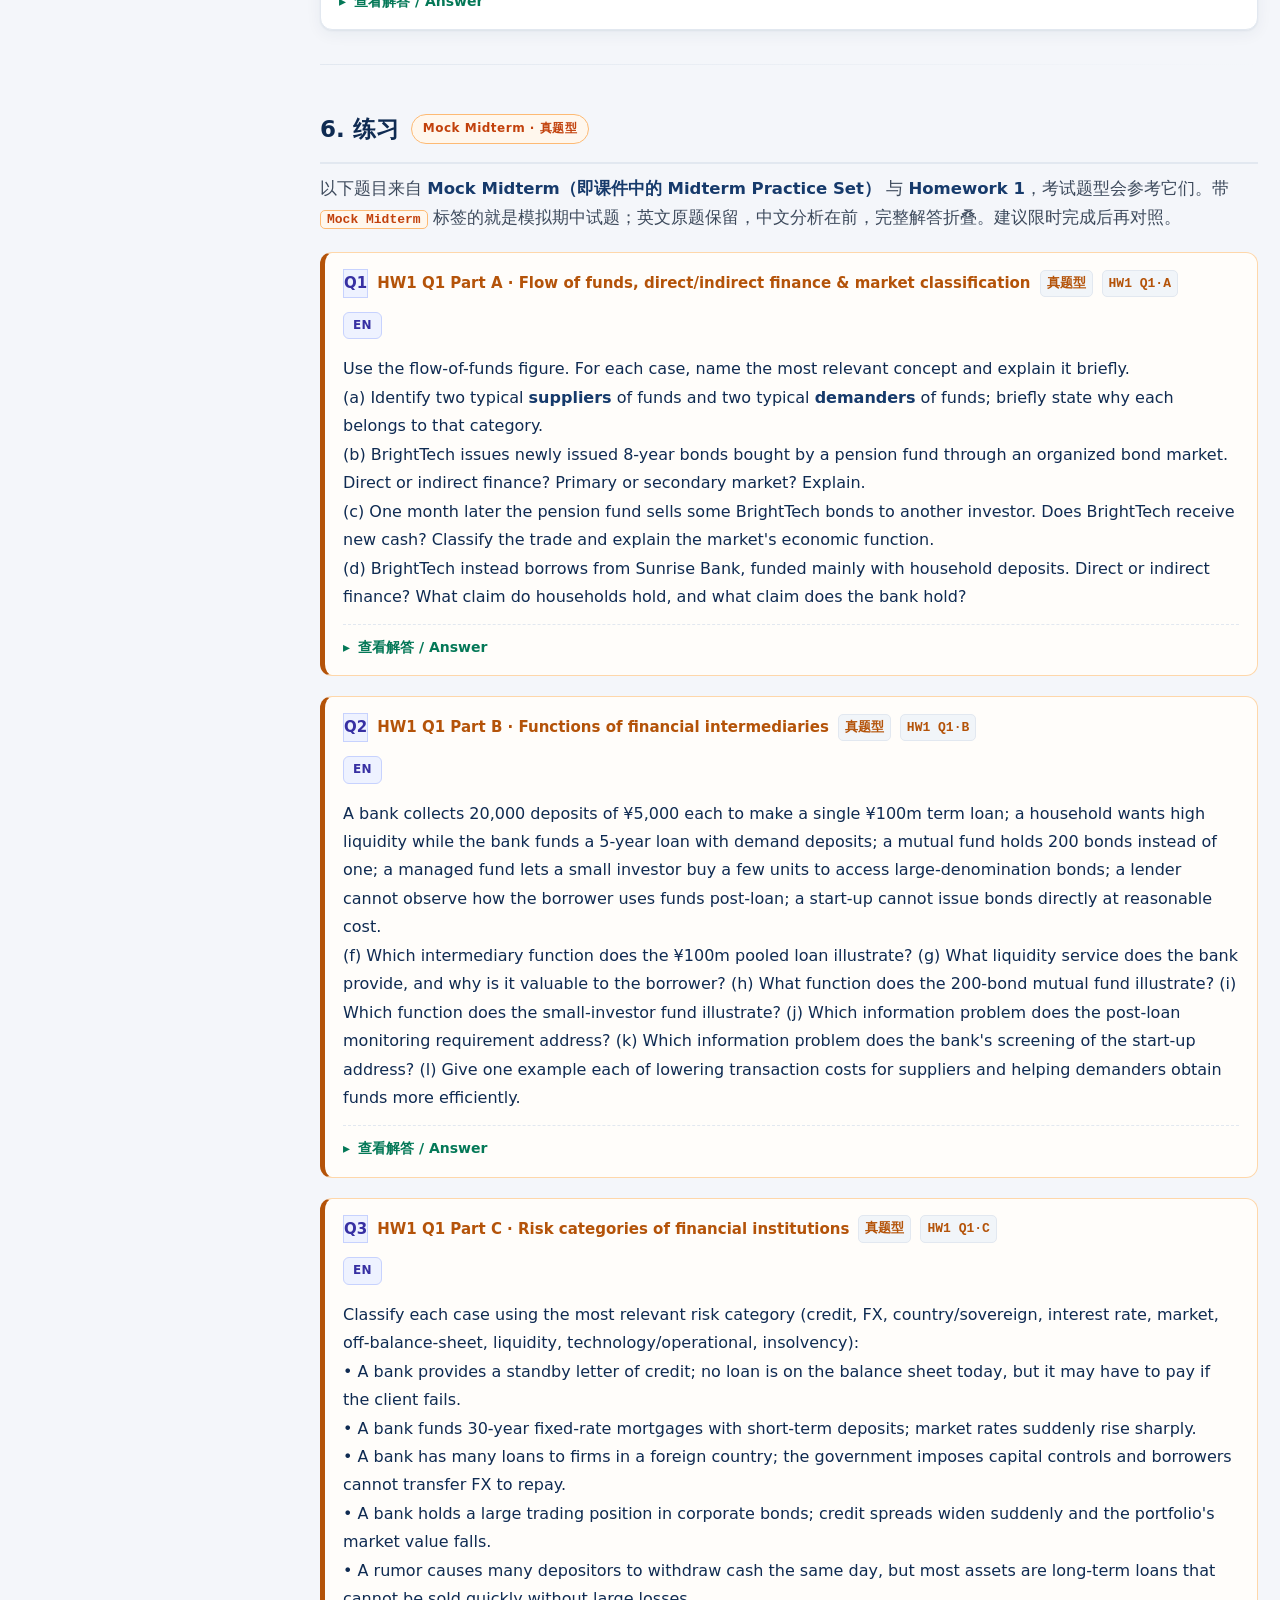
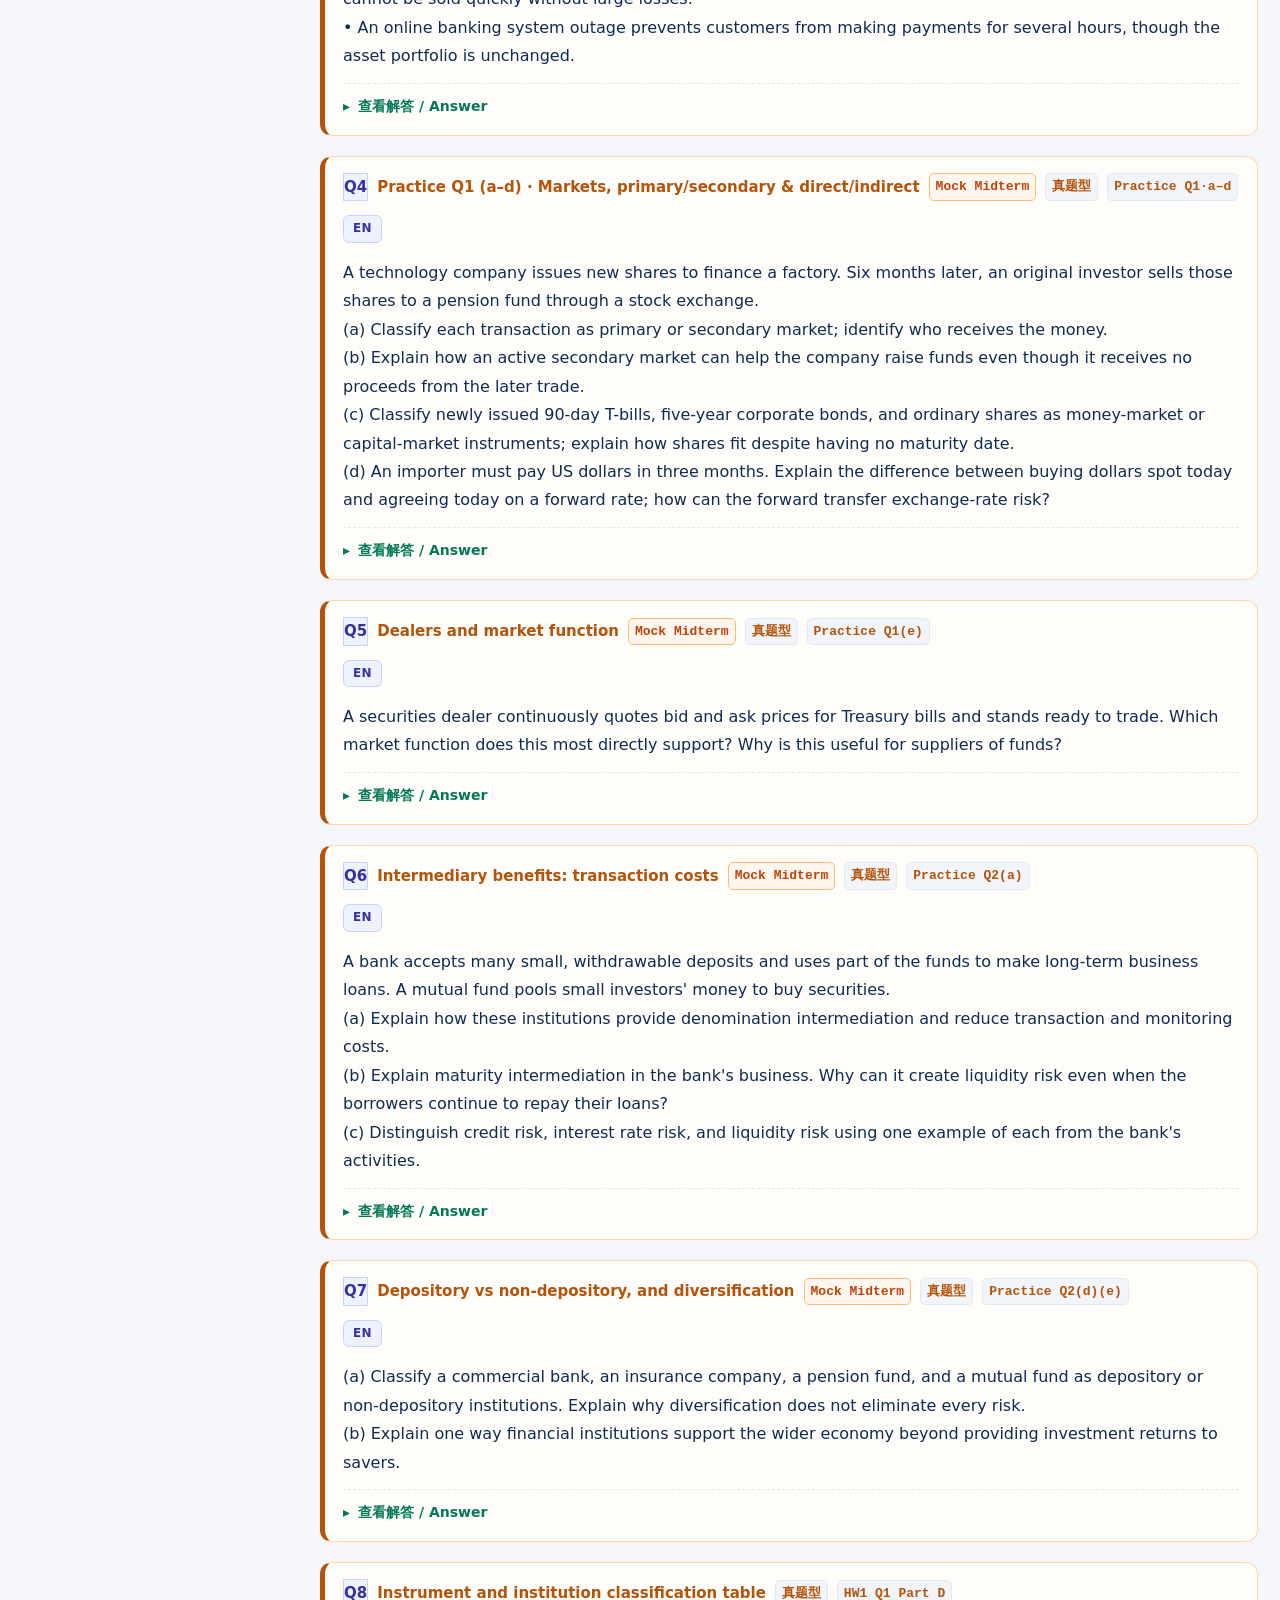
==== commit e0ec52f3: "feat: 给全部 Mock Midterm 题打上醒目「Mock Midterm」橙色标签，练习区标题/前言明确标注，便于定位" ====
--- a/part1-markets-institutions.html
+++ b/part1-markets-institutions.html
@@ -4,7 +4,7 @@
 <meta charset="UTF-8">
 <meta name="viewport" content="width=device-width, initial-scale=1.0">
 <title>Part 1 金融市场与金融机构 · FIN 4060 学习站</title>
-<link rel="stylesheet" href="assets/style.css?v=20261024b">
+<link rel="stylesheet" href="assets/style.css?v=20261027c">
 <script>
 window.MathJax = {
   tex: { inlineMath: [['\\(','\\)']], displayMath: [['\\[','\\]']] },
@@ -27,7 +27,7 @@
 </script>
     <script src="assets/figures.js?v=20261024b"></script>
     <script src="assets/mindmap.js"></script>
-    <script src="assets/marks.js?v=20261027a"></script>
+    <script src="assets/marks.js?v=20261027d"></script>
 </head>
 <body data-page="part1" data-root="">
 
@@ -570,8 +570,8 @@
 
     <!-- ============ 6. 练习 ============ -->
     <section id="ex" data-exgroup>
-      <h2 class="sec" data-short="6. 练习（真题型）">6. 练习 <span class="badge">Practice · 真题型</span></h2>
-      <p class="lede">以下题目来自 <strong>Midterm Practice Set</strong> 与 <strong>Homework 1</strong>，考试题型会参考它们。英文原题保留，中文分析在前，完整解答折叠。建议限时完成后再对照。</p>
+      <h2 class="sec" data-short="6. 练习（真题型）">6. 练习 <span class="badge mock-badge">Mock Midterm · 真题型</span></h2>
+      <p class="lede">以下题目来自 <strong>Mock Midterm（即课件中的 Midterm Practice Set）</strong> 与 <strong>Homework 1</strong>，考试题型会参考它们。带 <span class="kbd mock">Mock Midterm</span> 标签的就是模拟期中试题；英文原题保留，中文分析在前，完整解答折叠。建议限时完成后再对照。</p>
 
       <div class="exercise" data-ex>
         <div class="ex-title"><span class="lbl lbl-en">Q<span class="num"></span></span> HW1 Q1 Part A · Flow of funds, direct/indirect finance &amp; market classification <span class="kbd">真题型</span> <span class="kbd">HW1 Q1·A</span></div>
@@ -665,7 +665,7 @@
       </div>
 
       <div class="exercise" data-ex>
-        <div class="ex-title"><span class="lbl lbl-en">Q<span class="num"></span></span> Practice Q1 (a–d) · Markets, primary/secondary &amp; direct/indirect <span class="kbd">真题型</span> <span class="kbd">Practice Q1·a–d</span></div>
+        <div class="ex-title"><span class="lbl lbl-en">Q<span class="num"></span></span> Practice Q1 (a–d) · Markets, primary/secondary &amp; direct/indirect <span class="kbd mock">Mock Midterm</span> <span class="kbd">真题型</span> <span class="kbd">Practice Q1·a–d</span></div>
         <div class="q-block">
           <span class="lbl lbl-en">EN</span>
           <p class="en-q">A technology company issues new shares to finance a factory. Six months later, an original investor sells those shares to a pension fund through a stock exchange.
@@ -693,7 +693,7 @@
       </div>
 
       <div class="exercise" data-ex>
-        <div class="ex-title"><span class="lbl lbl-en">Q<span class="num"></span></span> Dealers and market function <span class="kbd">真题型</span> <span class="kbd">Practice Q1(e)</span></div>
+        <div class="ex-title"><span class="lbl lbl-en">Q<span class="num"></span></span> Dealers and market function <span class="kbd mock">Mock Midterm</span> <span class="kbd">真题型</span> <span class="kbd">Practice Q1(e)</span></div>
         <div class="q-block">
           <span class="lbl lbl-en">EN</span>
           <p class="en-q">A securities dealer continuously quotes bid and ask prices for Treasury bills and stands ready to trade. Which market function does this most directly support? Why is this useful for suppliers of funds?</p>
@@ -714,7 +714,7 @@
       </div>
 
       <div class="exercise" data-ex>
-        <div class="ex-title"><span class="lbl lbl-en">Q<span class="num"></span></span> Intermediary benefits: transaction costs <span class="kbd">真题型</span> <span class="kbd">Practice Q2(a)</span></div>
+        <div class="ex-title"><span class="lbl lbl-en">Q<span class="num"></span></span> Intermediary benefits: transaction costs <span class="kbd mock">Mock Midterm</span> <span class="kbd">真题型</span> <span class="kbd">Practice Q2(a)</span></div>
         <div class="q-block">
           <span class="lbl lbl-en">EN</span>
           <p class="en-q">A bank accepts many small, withdrawable deposits and uses part of the funds to make long-term business loans. A mutual fund pools small investors' money to buy securities.
@@ -747,7 +747,7 @@
       </div>
 
       <div class="exercise" data-ex>
-        <div class="ex-title"><span class="lbl lbl-en">Q<span class="num"></span></span> Depository vs non-depository, and diversification <span class="kbd">真题型</span> <span class="kbd">Practice Q2(d)(e)</span></div>
+        <div class="ex-title"><span class="lbl lbl-en">Q<span class="num"></span></span> Depository vs non-depository, and diversification <span class="kbd mock">Mock Midterm</span> <span class="kbd">真题型</span> <span class="kbd">Practice Q2(d)(e)</span></div>
         <div class="q-block">
           <span class="lbl lbl-en">EN</span>
           <p class="en-q">(a) Classify a commercial bank, an insurance company, a pension fund, and a mutual fund as depository or non-depository institutions. Explain why diversification does not eliminate every risk.
--- a/assets/style.css
+++ b/assets/style.css
@@ -191,6 +191,9 @@
   border: 1px solid var(--blue-line); border-radius: 999px;
   padding: 3px 11px;
 }
+h2.sec .badge.mock-badge {
+  background: #fff7ed; color: #c2410c; border-color: #fdba74;
+}
 h3.sub {
   font-size: 18.5px; margin: 32px 0 8px; color: var(--navy-2);
   padding-left: 12px; border-left: 4px solid var(--blue);
@@ -349,6 +352,7 @@
 .eninline { color: var(--navy); font-weight: 600; }
 
 .kbd { font-family: "Consolas", "SF Mono", monospace; background: #f1f5f9; border: 1px solid var(--line); border-radius: 5px; padding: 1px 6px; font-size: 13px; }
+.kbd.mock { background: #fff7ed; border-color: #fdba74; color: #c2410c; font-weight: 700; }
 
 .center { text-align: center; }
 .muted { color: var(--muted); font-size: 13.5px; }
@@ -661,6 +665,10 @@
 .nb-tags { display: flex; flex-wrap: wrap; gap: 5px; margin-top: 8px; }
 .nb-tag { font-size: 11px; line-height: 1; padding: 3px 9px; border-radius: 999px;
   background: #f3e8ff; color: #7e22ce; border: 1px solid #e9d5ff; }
+.nb-quote { margin-top: 8px; padding: 6px 9px; border-left: 3px solid var(--purple-line);
+  background: var(--purple-soft); border-radius: 0 7px 7px 0; font-size: 12.5px;
+  color: var(--ink-2); white-space: pre-wrap; word-break: break-word; }
+.nb-text.muted { font-style: italic; }
 
 /* 笔记图片双击放大（lightbox） */
 .nb-zoom-overlay {
